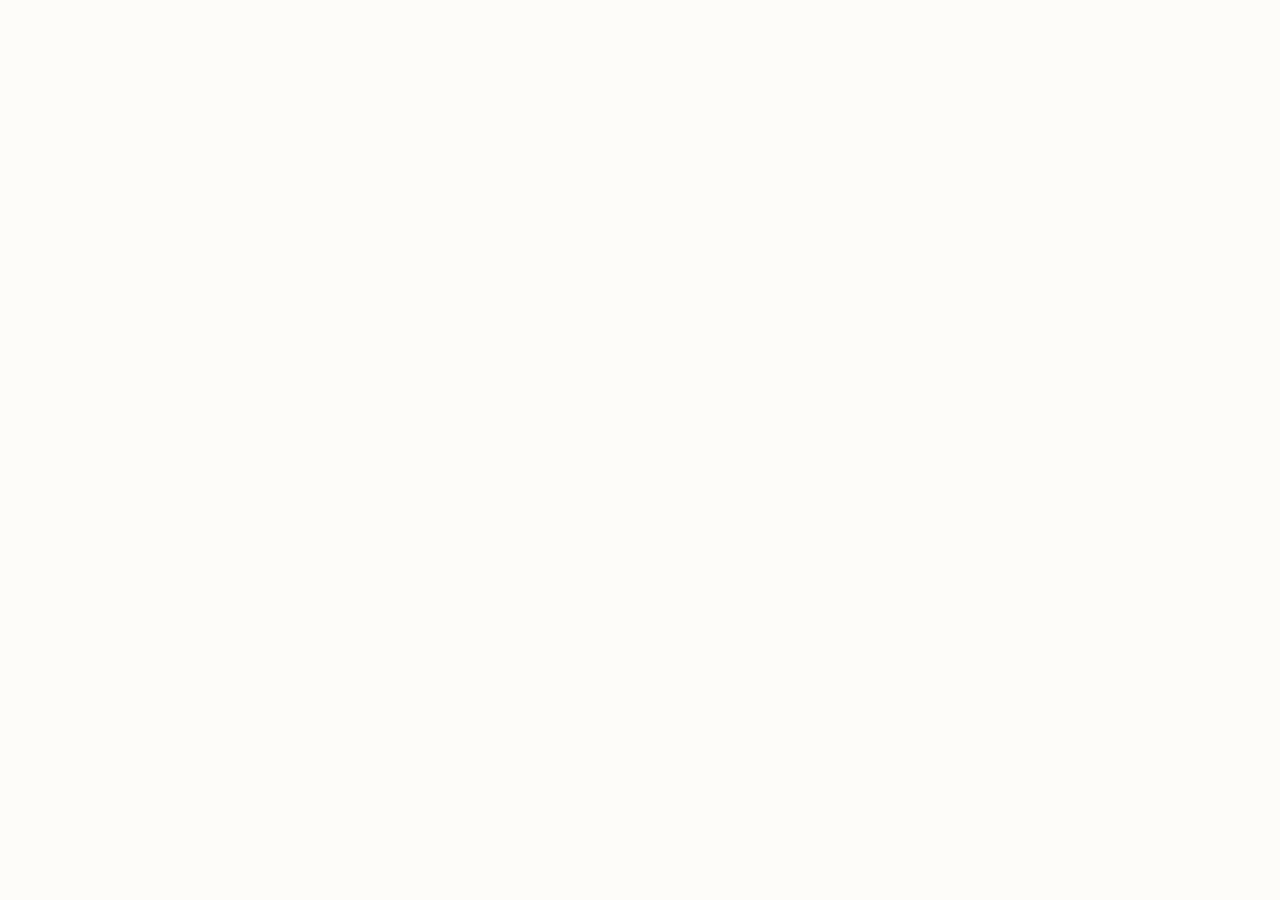
==== index.html @ b015ade7 "Add files via upload" ====
<!DOCTYPE html><html lang="en"><head><meta charset="utf-8"><meta name="viewport" content="width=device-width, initial-scale=1"><link rel="preload" as="image" href="images/fabiola.png"><link rel="stylesheet" href="https://fonts.googleapis.com/css2?family=Cormorant+Garamond:ital,wght@0,300;0,400;0,500;1,300;1,400&family=Karla:wght@300;400;500;600&display=swap" data-precedence="default"><link rel="stylesheet" href="css/styles-w4XPsQAk.css" data-precedence="default"><title>Fabíola Slaviero Tiecher | Psicóloga Clínica em Sorriso MT</title><meta name="description" content="Psicoterapia com acolhimento e 20 anos de experiência em Sorriso - MT. Nota 5,0 no Google. Agende sua sessão pelo WhatsApp."><meta property="og:title" content="Fabíola Slaviero Tiecher | Psicóloga Clínica em Sorriso MT"><meta property="og:description" content="Psicoterapia com acolhimento e 20 anos de experiência em Sorriso - MT. Nota 5,0 no Google. Agende sua sessão pelo WhatsApp."><meta property="og:type" content="website"><meta name="twitter:card" content="summary_large_image"><link rel="modulepreload" href="/assets/index-CpOsCqOu.js"><link rel="modulepreload" href="/assets/routes-DFOC4D6C.js"><link rel="preconnect" href="https://fonts.googleapis.com"><link rel="preconnect" href="https://fonts.gstatic.com" crossorigin="anonymous"><link rel="icon" href="images/favicon.ico" type="image/x-icon"><link rel="canonical" href="https://psicologiafabiolaslaviero.com.br/">
<style>
	@font-face {
		font-family: 'CameraPlainVariable';
		src: url('fonts/CameraPlainVariable.woff2') format('woff2');
		font-weight: 100 900;
		font-style: normal;
		font-display: swap;
	}

</style>
<meta name="twitter:title" content="Fabíola Slaviero Tiecher | Psicóloga Clínica em Sorriso MT"><meta name="twitter:description" content="Psicoterapia com acolhimento e 20 anos de experiência em Sorriso - MT. Nota 5,0 no Google. Agende sua sessão pelo WhatsApp."><meta property="og:image" content="images/fabiola.png"><meta name="twitter:image" content="images/fabiola.png"></head><body><!--$--><header class="fixed inset-x-0 top-0 z-50 transition-all duration-500 border-b border-transparent"><nav aria-label="Navegação principal" class="mx-auto grid max-w-6xl grid-cols-[minmax(0,1fr)_auto] items-center gap-4 px-5 py-4 md:px-8"><a href="#inicio" class="min-w-0 leading-tight"><span class="block truncate font-display text-lg text-navy md:text-xl">Fabíola Slaviero Tiecher</span><span class="block text-[0.65rem] uppercase tracking-[0.24em] text-muted-foreground">Psicóloga Clínica</span></a><div class="flex shrink-0 items-center gap-6"><ul class="hidden items-center gap-7 lg:flex"><li><a href="#sobre" class="relative text-sm text-navy-soft transition-colors after:absolute after:-bottom-1 after:left-0 after:h-px after:w-full after:origin-bottom-right after:scale-x-0 after:bg-lilac after:transition-transform after:duration-300 hover:text-navy hover:after:origin-bottom-left hover:after:scale-x-100">Sobre</a></li><li><a href="#beneficios" class="relative text-sm text-navy-soft transition-colors after:absolute after:-bottom-1 after:left-0 after:h-px after:w-full after:origin-bottom-right after:scale-x-0 after:bg-lilac after:transition-transform after:duration-300 hover:text-navy hover:after:origin-bottom-left hover:after:scale-x-100">Benefícios</a></li><li><a href="#como-funciona" class="relative text-sm text-navy-soft transition-colors after:absolute after:-bottom-1 after:left-0 after:h-px after:w-full after:origin-bottom-right after:scale-x-0 after:bg-lilac after:transition-transform after:duration-300 hover:text-navy hover:after:origin-bottom-left hover:after:scale-x-100">Como funciona</a></li><li><a href="#duvidas" class="relative text-sm text-navy-soft transition-colors after:absolute after:-bottom-1 after:left-0 after:h-px after:w-full after:origin-bottom-right after:scale-x-0 after:bg-lilac after:transition-transform after:duration-300 hover:text-navy hover:after:origin-bottom-left hover:after:scale-x-100">Dúvidas</a></li><li><a href="#localizacao" class="relative text-sm text-navy-soft transition-colors after:absolute after:-bottom-1 after:left-0 after:h-px after:w-full after:origin-bottom-right after:scale-x-0 after:bg-lilac after:transition-transform after:duration-300 hover:text-navy hover:after:origin-bottom-left hover:after:scale-x-100">Localização</a></li></ul><a href="https://wa.me/5566992553160?text=Ol%C3%A1%2C%20Fab%C3%ADola!%20Vim%20pelo%20site%20e%20gostaria%20de%20agendar%20uma%20sess%C3%A3o." target="_blank" rel="noopener noreferrer" class="items-center justify-center gap-2 whitespace-nowrap font-medium cursor-pointer focus-visible:outline-none focus-visible:ring-1 focus-visible:ring-ring disabled:pointer-events-none disabled:opacity-50 disabled:cursor-not-allowed [&_svg]:pointer-events-none [&_svg]:size-4 [&_svg]:shrink-0 bg-navy text-cream shadow-[0_14px_34px_-18px_oklch(0.28_0.075_265/55%)] hover:shadow-[0_20px_44px_-18px_oklch(0.28_0.075_265/65%)] hover:-translate-y-0.5 active:translate-y-0 transition-all duration-300 rounded-full text-[0.95rem] tracking-wide hidden h-11 px-6 sm:inline-flex">Agendar uma sessão</a><button type="button" aria-label="Abrir menu" aria-expanded="false" class="grid h-10 w-10 shrink-0 place-items-center rounded-full border border-border text-navy transition-colors hover:bg-accent lg:hidden"><svg xmlns="http://www.w3.org/2000/svg" width="24" height="24" viewBox="0 0 24 24" fill="none" stroke="currentColor" stroke-width="2" stroke-linecap="round" stroke-linejoin="round" class="lucide lucide-menu size-5" aria-hidden="true"><path d="M4 5h16"></path><path d="M4 12h16"></path><path d="M4 19h16"></path></svg></button></div></nav></header><main><section id="inicio" class="relative overflow-hidden pt-32 pb-16 md:pt-40 md:pb-24"><div aria-hidden="true" class="pointer-events-none absolute -top-32 -right-24 h-96 w-96 rounded-full bg-lilac-soft/70 blur-3xl"></div><div aria-hidden="true" class="pointer-events-none absolute top-1/3 -left-32 h-80 w-80 rounded-full bg-skyblue/40 blur-3xl"></div><div class="relative mx-auto grid max-w-6xl items-center gap-14 px-5 md:px-8 lg:grid-cols-[1.05fr_0.95fr] lg:gap-20"><div><div class="reveal" data-visible="false" style="transition-delay:0ms"><p class="mb-6 inline-flex items-center gap-2 rounded-full border border-lilac/40 bg-card/70 px-4 py-1.5 text-[0.7rem] uppercase tracking-[0.22em] text-navy-soft"><span class="h-1.5 w-1.5 rounded-full bg-rose"></span>20 anos<!-- --> de clínica</p></div><div class="reveal" data-visible="false" style="transition-delay:80ms"><h1 class="font-display text-[2.6rem] leading-[1.06] text-navy sm:text-5xl md:text-[4rem]">Um espaço seguro para<span class="block italic text-navy-soft">você voltar a se ouvir.</span></h1></div><div class="reveal" data-visible="false" style="transition-delay:160ms"><p class="mt-7 max-w-lg text-[1.05rem] leading-relaxed text-muted-foreground">Psicoterapia com acolhimento e escuta cuidadosa. Sou<!-- --> <strong class="font-medium text-navy">Fabíola Slaviero Tiecher</strong>, <!-- -->Psicóloga Clínica<!-- --> em Sorriso — MT, com <!-- -->20 anos<!-- --> de experiência acompanhando pessoas em seus processos de cuidado emocional.</p></div><div class="reveal" data-visible="false" style="transition-delay:240ms"><div class="mt-10 flex flex-col gap-3 sm:flex-row sm:items-center"><a href="https://wa.me/5566992553160?text=Ol%C3%A1%2C%20Fab%C3%ADola!%20Vim%20pelo%20site%20e%20gostaria%20de%20agendar%20uma%20sess%C3%A3o." target="_blank" rel="noopener noreferrer" class="inline-flex items-center justify-center gap-2 whitespace-nowrap font-medium cursor-pointer focus-visible:outline-none focus-visible:ring-1 focus-visible:ring-ring disabled:pointer-events-none disabled:opacity-50 disabled:cursor-not-allowed [&_svg]:pointer-events-none [&_svg]:size-4 [&_svg]:shrink-0 bg-navy text-cream shadow-[0_14px_34px_-18px_oklch(0.28_0.075_265/55%)] hover:shadow-[0_20px_44px_-18px_oklch(0.28_0.075_265/65%)] hover:-translate-y-0.5 active:translate-y-0 transition-all duration-300 h-13 rounded-full px-8 text-[0.95rem] tracking-wide w-full sm:w-auto">Agendar uma sessão</a><a href="#sobre" class="inline-flex items-center justify-center gap-2 whitespace-nowrap font-medium cursor-pointer focus-visible:outline-none focus-visible:ring-1 focus-visible:ring-ring disabled:pointer-events-none disabled:opacity-50 disabled:cursor-not-allowed [&_svg]:pointer-events-none [&_svg]:size-4 [&_svg]:shrink-0 border border-lilac/50 bg-lilac-soft/50 text-navy hover:bg-lilac-soft hover:-translate-y-0.5 transition-all duration-300 h-13 rounded-full px-8 text-[0.95rem] tracking-wide w-full sm:w-auto">Conhecer meu trabalho <svg xmlns="http://www.w3.org/2000/svg" width="24" height="24" viewBox="0 0 24 24" fill="none" stroke="currentColor" stroke-width="2" stroke-linecap="round" stroke-linejoin="round" class="lucide lucide-arrow-down size-4" aria-hidden="true"><path d="M12 5v14"></path><path d="m19 12-7 7-7-7"></path></svg></a></div></div><div class="reveal" data-visible="false" style="transition-delay:320ms"><dl class="mt-12 flex flex-wrap items-center gap-x-10 gap-y-5 border-t border-border/70 pt-8"><div class="min-w-0"><dt class="flex items-center gap-1.5 text-[0.7rem] uppercase tracking-[0.18em] text-muted-foreground"><svg xmlns="http://www.w3.org/2000/svg" width="24" height="24" viewBox="0 0 24 24" fill="none" stroke="currentColor" stroke-width="2" stroke-linecap="round" stroke-linejoin="round" class="lucide lucide-star size-3.5 fill-rose text-rose" aria-hidden="true"><path d="M11.525 2.295a.53.53 0 0 1 .95 0l2.31 4.679a2.123 2.123 0 0 0 1.595 1.16l5.166.756a.53.53 0 0 1 .294.904l-3.736 3.638a2.123 2.123 0 0 0-.611 1.878l.882 5.14a.53.53 0 0 1-.771.56l-4.618-2.428a2.122 2.122 0 0 0-1.973 0L6.396 21.01a.53.53 0 0 1-.77-.56l.881-5.139a2.122 2.122 0 0 0-.611-1.879L2.16 9.795a.53.53 0 0 1 .294-.906l5.165-.755a2.122 2.122 0 0 0 1.597-1.16z"></path></svg> Google</dt><dd class="mt-1 font-display text-2xl text-navy">5,0<span class="ml-2 font-sans text-xs tracking-wide text-muted-foreground">24<!-- --> avaliações</span></dd></div><div class="min-w-0"><dt class="flex items-center gap-1.5 text-[0.7rem] uppercase tracking-[0.18em] text-muted-foreground"><svg xmlns="http://www.w3.org/2000/svg" width="24" height="24" viewBox="0 0 24 24" fill="none" stroke="currentColor" stroke-width="2" stroke-linecap="round" stroke-linejoin="round" class="lucide lucide-map-pin size-3.5 text-lilac" aria-hidden="true"><path d="M20 10c0 4.993-5.539 10.193-7.399 11.799a1 1 0 0 1-1.202 0C9.539 20.193 4 14.993 4 10a8 8 0 0 1 16 0"></path><circle cx="12" cy="10" r="3"></circle></svg> Atendimento</dt><dd class="mt-1 font-display text-2xl text-navy">Sorriso — MT</dd></div></dl></div></div><div class="reveal relative" data-visible="false" style="transition-delay:140ms"><div aria-hidden="true" class="absolute -top-5 -left-5 h-40 w-40 rounded-tl-[2rem] border-t border-l border-lilac/50"></div><img src="images/fabiola.png" width="1004" height="1596" alt="Fabíola Slaviero Tiecher, Psicóloga Clínica, em seu consultório" class="relative aspect-4/5 w-full rounded-[2rem] bg-cream object-cover object-[68%_top] shadow-[0_40px_80px_-48px_oklch(0.28_0.075_265/45%)]"><div class="absolute -bottom-6 left-4 rounded-2xl border border-lilac/30 bg-card/95 px-6 py-4 shadow-[0_24px_50px_-30px_oklch(0.28_0.075_265/40%)] backdrop-blur-sm sm:left-8"><p class="font-display text-xl text-navy">Fabíola Slaviero Tiecher</p><p class="text-[0.7rem] uppercase tracking-[0.2em] text-muted-foreground">Psicóloga Clínica</p></div></div></div></section><section id="sobre" class="section-pad bg-cream/60"><div class="mx-auto grid max-w-6xl items-center gap-14 px-5 md:px-8 lg:grid-cols-2 lg:gap-20"><div class="reveal order-2 lg:order-1" data-visible="false" style="transition-delay:0ms"><img src="images/consultorio-fW-PYNXP.jpg" width="1200" height="900" loading="lazy" alt="Ambiente tranquilo e acolhedor do consultório" class="aspect-4/3 w-full rounded-[2rem] object-cover shadow-[0_36px_70px_-46px_oklch(0.28_0.075_265/40%)]"></div><div class="order-1 lg:order-2"><div class="reveal" data-visible="false" style="transition-delay:0ms"><p class="text-[0.7rem] uppercase tracking-[0.24em] text-lilac">Apresentação</p><h2 class="mt-4 font-display text-3xl leading-tight text-navy sm:text-4xl md:text-[2.75rem]">Escuta atenta, sem julgamentos e no seu tempo.</h2></div><div class="reveal" data-visible="false" style="transition-delay:100ms"><div class="mt-7 space-y-5 text-[1.02rem] leading-relaxed text-muted-foreground"><p>Sou <!-- -->Fabíola Slaviero Tiecher<!-- -->, <!-- -->Psicóloga Clínica<!-- --> com <!-- -->20 anos<!-- --> de atuação. Ao longo desse caminho, acompanhei pessoas de diferentes histórias em processos de autoconhecimento e cuidado com a saúde emocional.</p><p>Minha abordagem é construída no vínculo: um espaço confidencial em que você pode falar do que sente sem pressa e sem receio de julgamento. A cada encontro, caminhamos juntas e juntos na compreensão do que te move e do que te pesa.</p><p>O atendimento acontece de forma presencial, em consultório em Sorriso — MT, em um ambiente pensado para trazer tranquilidade e privacidade.</p></div></div><div class="reveal" data-visible="false" style="transition-delay:180ms"><p class="mt-9 border-l-2 border-lilac pl-5 font-display text-xl italic text-navy">“Cuidar da mente é um gesto de respeito consigo mesmo.”</p></div></div></div></section><section id="beneficios" class="section-pad"><div class="mx-auto max-w-6xl px-5 md:px-8"><div class="reveal max-w-2xl" data-visible="false" style="transition-delay:0ms"><p class="text-[0.7rem] uppercase tracking-[0.24em] text-lilac">Benefícios da psicoterapia</p><h2 class="mt-4 font-display text-3xl leading-tight text-navy sm:text-4xl md:text-[2.75rem]">O que se transforma quando você se dá esse cuidado.</h2></div><ul class="mt-14 grid gap-5 sm:grid-cols-2 lg:grid-cols-3"><li class="reveal" data-visible="false" style="transition-delay:0ms"><div class="card-elegant h-full p-7"><span class="grid h-11 w-11 place-items-center rounded-xl bg-navy/5 text-navy"><svg xmlns="http://www.w3.org/2000/svg" width="24" height="24" viewBox="0 0 24 24" fill="none" stroke="currentColor" stroke-width="1.6" stroke-linecap="round" stroke-linejoin="round" class="lucide lucide-compass size-5" aria-hidden="true"><circle cx="12" cy="12" r="10"></circle><path d="m16.24 7.76-1.804 5.411a2 2 0 0 1-1.265 1.265L7.76 16.24l1.804-5.411a2 2 0 0 1 1.265-1.265z"></path></svg></span><h3 class="mt-5 font-display text-xl text-navy">Autoconhecimento</h3><p class="mt-2 text-sm leading-relaxed text-muted-foreground">Compreender seus padrões, escolhas e sentimentos com mais clareza.</p></div></li><li class="reveal" data-visible="false" style="transition-delay:70ms"><div class="card-elegant h-full p-7"><span class="grid h-11 w-11 place-items-center rounded-xl bg-navy/5 text-navy"><svg xmlns="http://www.w3.org/2000/svg" width="24" height="24" viewBox="0 0 24 24" fill="none" stroke="currentColor" stroke-width="1.6" stroke-linecap="round" stroke-linejoin="round" class="lucide lucide-waves size-5" aria-hidden="true"><path d="M2 6c.6.5 1.2 1 2.5 1C7 7 7 5 9.5 5c2.6 0 2.4 2 5 2 2.5 0 2.5-2 5-2 1.3 0 1.9.5 2.5 1"></path><path d="M2 12c.6.5 1.2 1 2.5 1 2.5 0 2.5-2 5-2 2.6 0 2.4 2 5 2 2.5 0 2.5-2 5-2 1.3 0 1.9.5 2.5 1"></path><path d="M2 18c.6.5 1.2 1 2.5 1 2.5 0 2.5-2 5-2 2.6 0 2.4 2 5 2 2.5 0 2.5-2 5-2 1.3 0 1.9.5 2.5 1"></path></svg></span><h3 class="mt-5 font-display text-xl text-navy">Manejo da ansiedade</h3><p class="mt-2 text-sm leading-relaxed text-muted-foreground">Aprender a reconhecer e lidar com o que desorganiza o seu dia.</p></div></li><li class="reveal" data-visible="false" style="transition-delay:140ms"><div class="card-elegant h-full p-7"><span class="grid h-11 w-11 place-items-center rounded-xl bg-navy/5 text-navy"><svg xmlns="http://www.w3.org/2000/svg" width="24" height="24" viewBox="0 0 24 24" fill="none" stroke="currentColor" stroke-width="1.6" stroke-linecap="round" stroke-linejoin="round" class="lucide lucide-heart-handshake size-5" aria-hidden="true"><path d="M19.414 14.414C21 12.828 22 11.5 22 9.5a5.5 5.5 0 0 0-9.591-3.676.6.6 0 0 1-.818.001A5.5 5.5 0 0 0 2 9.5c0 2.3 1.5 4 3 5.5l5.535 5.362a2 2 0 0 0 2.879.052 2.12 2.12 0 0 0-.004-3 2.124 2.124 0 1 0 3-3 2.124 2.124 0 0 0 3.004 0 2 2 0 0 0 0-2.828l-1.881-1.882a2.41 2.41 0 0 0-3.409 0l-1.71 1.71a2 2 0 0 1-2.828 0 2 2 0 0 1 0-2.828l2.823-2.762"></path></svg></span><h3 class="mt-5 font-display text-xl text-navy">Acolhimento real</h3><p class="mt-2 text-sm leading-relaxed text-muted-foreground">Um espaço confidencial para falar do que você não diz em outros lugares.</p></div></li><li class="reveal" data-visible="false" style="transition-delay:210ms"><div class="card-elegant h-full p-7"><span class="grid h-11 w-11 place-items-center rounded-xl bg-navy/5 text-navy"><svg xmlns="http://www.w3.org/2000/svg" width="24" height="24" viewBox="0 0 24 24" fill="none" stroke="currentColor" stroke-width="1.6" stroke-linecap="round" stroke-linejoin="round" class="lucide lucide-users size-5" aria-hidden="true"><path d="M16 21v-2a4 4 0 0 0-4-4H6a4 4 0 0 0-4 4v2"></path><path d="M16 3.128a4 4 0 0 1 0 7.744"></path><path d="M22 21v-2a4 4 0 0 0-3-3.87"></path><circle cx="9" cy="7" r="4"></circle></svg></span><h3 class="mt-5 font-display text-xl text-navy">Relações mais saudáveis</h3><p class="mt-2 text-sm leading-relaxed text-muted-foreground">Melhor comunicação, limites mais claros e vínculos mais leves.</p></div></li><li class="reveal" data-visible="false" style="transition-delay:280ms"><div class="card-elegant h-full p-7"><span class="grid h-11 w-11 place-items-center rounded-xl bg-navy/5 text-navy"><svg xmlns="http://www.w3.org/2000/svg" width="24" height="24" viewBox="0 0 24 24" fill="none" stroke="currentColor" stroke-width="1.6" stroke-linecap="round" stroke-linejoin="round" class="lucide lucide-sparkles size-5" aria-hidden="true"><path d="M11.017 2.814a1 1 0 0 1 1.966 0l1.051 5.558a2 2 0 0 0 1.594 1.594l5.558 1.051a1 1 0 0 1 0 1.966l-5.558 1.051a2 2 0 0 0-1.594 1.594l-1.051 5.558a1 1 0 0 1-1.966 0l-1.051-5.558a2 2 0 0 0-1.594-1.594l-5.558-1.051a1 1 0 0 1 0-1.966l5.558-1.051a2 2 0 0 0 1.594-1.594z"></path><path d="M20 2v4"></path><path d="M22 4h-4"></path><circle cx="4" cy="20" r="2"></circle></svg></span><h3 class="mt-5 font-display text-xl text-navy">Bem-estar cotidiano</h3><p class="mt-2 text-sm leading-relaxed text-muted-foreground">Mais equilíbrio entre trabalho, descanso e vida pessoal.</p></div></li><li class="reveal" data-visible="false" style="transition-delay:350ms"><div class="card-elegant h-full p-7"><span class="grid h-11 w-11 place-items-center rounded-xl bg-navy/5 text-navy"><svg xmlns="http://www.w3.org/2000/svg" width="24" height="24" viewBox="0 0 24 24" fill="none" stroke="currentColor" stroke-width="1.6" stroke-linecap="round" stroke-linejoin="round" class="lucide lucide-shield-check size-5" aria-hidden="true"><path d="M20 13c0 5-3.5 7.5-7.66 8.95a1 1 0 0 1-.67-.01C7.5 20.5 4 18 4 13V6a1 1 0 0 1 1-1c2 0 4.5-1.2 6.24-2.72a1.17 1.17 0 0 1 1.52 0C14.51 3.81 17 5 19 5a1 1 0 0 1 1 1z"></path><path d="m9 12 2 2 4-4"></path></svg></span><h3 class="mt-5 font-display text-xl text-navy">Sigilo garantido</h3><p class="mt-2 text-sm leading-relaxed text-muted-foreground">Tudo o que é compartilhado permanece protegido pelo sigilo profissional.</p></div></li></ul></div></section><section id="como-funciona" class="section-pad bg-navy text-cream"><div class="mx-auto max-w-6xl px-5 md:px-8"><div class="reveal max-w-2xl" data-visible="false" style="transition-delay:0ms"><p class="text-[0.7rem] uppercase tracking-[0.24em] text-lilac">Como funciona</p><h2 class="mt-4 font-display text-3xl leading-tight sm:text-4xl md:text-[2.75rem]">Três passos simples até a sua primeira sessão.</h2></div><ol class="mt-14 grid gap-px overflow-hidden rounded-[1.75rem] border border-cream/15 bg-cream/15 md:grid-cols-3"><li class="reveal bg-navy p-8 md:p-10" data-visible="false" style="transition-delay:0ms"><span class="font-display text-4xl text-lilac">01</span><h3 class="mt-5 font-display text-2xl">Você entra em contato</h3><p class="mt-3 text-sm leading-relaxed text-cream/70">Envie uma mensagem pelo WhatsApp. Combinamos juntos o melhor dia e horário para o seu primeiro encontro.</p></li><li class="reveal bg-navy p-8 md:p-10" data-visible="false" style="transition-delay:110ms"><span class="font-display text-4xl text-lilac">02</span><h3 class="mt-5 font-display text-2xl">Primeira sessão</h3><p class="mt-3 text-sm leading-relaxed text-cream/70">Um encontro de escuta: você conta o que te trouxe até aqui, no seu ritmo, e eu explico como conduzo o processo.</p></li><li class="reveal bg-navy p-8 md:p-10" data-visible="false" style="transition-delay:220ms"><span class="font-display text-4xl text-lilac">03</span><h3 class="mt-5 font-display text-2xl">Continuidade do cuidado</h3><p class="mt-3 text-sm leading-relaxed text-cream/70">As sessões seguem com uma frequência combinada entre nós, sempre respeitando o seu momento.</p></li></ol><div class="reveal mt-12 flex justify-center" data-visible="false" style="transition-delay:120ms"><a href="https://wa.me/5566992553160?text=Ol%C3%A1%2C%20Fab%C3%ADola!%20Vim%20pelo%20site%20e%20gostaria%20de%20agendar%20uma%20sess%C3%A3o." target="_blank" rel="noopener noreferrer" class="inline-flex items-center justify-center gap-2 whitespace-nowrap font-medium cursor-pointer focus-visible:outline-none focus-visible:ring-1 focus-visible:ring-ring disabled:pointer-events-none disabled:opacity-50 disabled:cursor-not-allowed [&_svg]:pointer-events-none [&_svg]:size-4 [&_svg]:shrink-0 border border-cream/40 text-cream hover:bg-cream/10 hover:-translate-y-0.5 transition-all duration-300 h-13 rounded-full px-8 text-[0.95rem] tracking-wide">Quero dar o primeiro passo</a></div></div></section><section class="section-pad"><div class="mx-auto max-w-4xl px-5 text-center md:px-8"><div class="reveal" data-visible="false" style="transition-delay:0ms"><p class="text-[0.7rem] uppercase tracking-[0.24em] text-lilac">Reputação</p><div class="mt-6 flex justify-center gap-1.5" aria-label="Nota 5,0 de 5 no Google"><svg xmlns="http://www.w3.org/2000/svg" width="24" height="24" viewBox="0 0 24 24" fill="none" stroke="currentColor" stroke-width="2" stroke-linecap="round" stroke-linejoin="round" class="lucide lucide-star size-6 fill-rose text-rose" aria-hidden="true"><path d="M11.525 2.295a.53.53 0 0 1 .95 0l2.31 4.679a2.123 2.123 0 0 0 1.595 1.16l5.166.756a.53.53 0 0 1 .294.904l-3.736 3.638a2.123 2.123 0 0 0-.611 1.878l.882 5.14a.53.53 0 0 1-.771.56l-4.618-2.428a2.122 2.122 0 0 0-1.973 0L6.396 21.01a.53.53 0 0 1-.77-.56l.881-5.139a2.122 2.122 0 0 0-.611-1.879L2.16 9.795a.53.53 0 0 1 .294-.906l5.165-.755a2.122 2.122 0 0 0 1.597-1.16z"></path></svg><svg xmlns="http://www.w3.org/2000/svg" width="24" height="24" viewBox="0 0 24 24" fill="none" stroke="currentColor" stroke-width="2" stroke-linecap="round" stroke-linejoin="round" class="lucide lucide-star size-6 fill-rose text-rose" aria-hidden="true"><path d="M11.525 2.295a.53.53 0 0 1 .95 0l2.31 4.679a2.123 2.123 0 0 0 1.595 1.16l5.166.756a.53.53 0 0 1 .294.904l-3.736 3.638a2.123 2.123 0 0 0-.611 1.878l.882 5.14a.53.53 0 0 1-.771.56l-4.618-2.428a2.122 2.122 0 0 0-1.973 0L6.396 21.01a.53.53 0 0 1-.77-.56l.881-5.139a2.122 2.122 0 0 0-.611-1.879L2.16 9.795a.53.53 0 0 1 .294-.906l5.165-.755a2.122 2.122 0 0 0 1.597-1.16z"></path></svg><svg xmlns="http://www.w3.org/2000/svg" width="24" height="24" viewBox="0 0 24 24" fill="none" stroke="currentColor" stroke-width="2" stroke-linecap="round" stroke-linejoin="round" class="lucide lucide-star size-6 fill-rose text-rose" aria-hidden="true"><path d="M11.525 2.295a.53.53 0 0 1 .95 0l2.31 4.679a2.123 2.123 0 0 0 1.595 1.16l5.166.756a.53.53 0 0 1 .294.904l-3.736 3.638a2.123 2.123 0 0 0-.611 1.878l.882 5.14a.53.53 0 0 1-.771.56l-4.618-2.428a2.122 2.122 0 0 0-1.973 0L6.396 21.01a.53.53 0 0 1-.77-.56l.881-5.139a2.122 2.122 0 0 0-.611-1.879L2.16 9.795a.53.53 0 0 1 .294-.906l5.165-.755a2.122 2.122 0 0 0 1.597-1.16z"></path></svg><svg xmlns="http://www.w3.org/2000/svg" width="24" height="24" viewBox="0 0 24 24" fill="none" stroke="currentColor" stroke-width="2" stroke-linecap="round" stroke-linejoin="round" class="lucide lucide-star size-6 fill-rose text-rose" aria-hidden="true"><path d="M11.525 2.295a.53.53 0 0 1 .95 0l2.31 4.679a2.123 2.123 0 0 0 1.595 1.16l5.166.756a.53.53 0 0 1 .294.904l-3.736 3.638a2.123 2.123 0 0 0-.611 1.878l.882 5.14a.53.53 0 0 1-.771.56l-4.618-2.428a2.122 2.122 0 0 0-1.973 0L6.396 21.01a.53.53 0 0 1-.77-.56l.881-5.139a2.122 2.122 0 0 0-.611-1.879L2.16 9.795a.53.53 0 0 1 .294-.906l5.165-.755a2.122 2.122 0 0 0 1.597-1.16z"></path></svg><svg xmlns="http://www.w3.org/2000/svg" width="24" height="24" viewBox="0 0 24 24" fill="none" stroke="currentColor" stroke-width="2" stroke-linecap="round" stroke-linejoin="round" class="lucide lucide-star size-6 fill-rose text-rose" aria-hidden="true"><path d="M11.525 2.295a.53.53 0 0 1 .95 0l2.31 4.679a2.123 2.123 0 0 0 1.595 1.16l5.166.756a.53.53 0 0 1 .294.904l-3.736 3.638a2.123 2.123 0 0 0-.611 1.878l.882 5.14a.53.53 0 0 1-.771.56l-4.618-2.428a2.122 2.122 0 0 0-1.973 0L6.396 21.01a.53.53 0 0 1-.77-.56l.881-5.139a2.122 2.122 0 0 0-.611-1.879L2.16 9.795a.53.53 0 0 1 .294-.906l5.165-.755a2.122 2.122 0 0 0 1.597-1.16z"></path></svg></div><p class="mt-8 font-display text-5xl text-navy md:text-6xl">5,0</p><p class="mt-4 text-base text-muted-foreground">Nota máxima no Google, com<!-- --> <strong class="font-medium text-navy">24<!-- --> avaliações</strong> <!-- -->de pessoas atendidas.</p><p class="mx-auto mt-8 max-w-xl font-display text-2xl leading-snug text-navy-soft italic md:text-3xl">20 anos<!-- --> de prática clínica e a confiança de quem já passou por esse consultório.</p></div></div></section><section id="duvidas" class="section-pad bg-cream/60"><div class="mx-auto grid max-w-6xl gap-12 px-5 md:px-8 lg:grid-cols-[0.85fr_1.15fr] lg:gap-20"><div class="reveal" data-visible="false" style="transition-delay:0ms"><p class="text-[0.7rem] uppercase tracking-[0.24em] text-lilac">Dúvidas frequentes</p><h2 class="mt-4 font-display text-3xl leading-tight text-navy sm:text-4xl md:text-[2.75rem]">Perguntas que costumam vir antes do primeiro contato.</h2><p class="mt-5 text-sm leading-relaxed text-muted-foreground">Se a sua dúvida não estiver aqui, me escreva no WhatsApp — respondo com atenção.</p></div><div class="reveal" data-visible="false" style="transition-delay:100ms"><div class="w-full" data-orientation="vertical"><div data-state="closed" data-orientation="vertical" class="border-b border-border/70"><h3 data-orientation="vertical" data-state="closed" class="flex"><button type="button" aria-expanded="false" data-state="closed" data-orientation="vertical" id="radix-_R_piaq_" class="flex flex-1 items-center justify-between font-medium cursor-pointer transition-all [&[data-state=open]>svg]:rotate-180 py-5 text-left font-display text-lg text-navy hover:no-underline" data-radix-collection-item="">Como faço para agendar uma sessão?<svg xmlns="http://www.w3.org/2000/svg" width="24" height="24" viewBox="0 0 24 24" fill="none" stroke="currentColor" stroke-width="2" stroke-linecap="round" stroke-linejoin="round" class="lucide lucide-chevron-down h-4 w-4 shrink-0 text-muted-foreground transition-transform duration-200" aria-hidden="true"><path d="m6 9 6 6 6-6"></path></svg></button></h3><div data-state="closed" id="radix-_R_4piaq_" hidden="" role="region" aria-labelledby="radix-_R_piaq_" data-orientation="vertical" class="overflow-hidden text-sm data-[state=closed]:animate-accordion-up data-[state=open]:animate-accordion-down" style="--radix-accordion-content-height:var(--radix-collapsible-content-height);--radix-accordion-content-width:var(--radix-collapsible-content-width)"></div></div><div data-state="closed" data-orientation="vertical" class="border-b border-border/70"><h3 data-orientation="vertical" data-state="closed" class="flex"><button type="button" aria-expanded="false" data-state="closed" data-orientation="vertical" id="radix-_R_19iaq_" class="flex flex-1 items-center justify-between font-medium cursor-pointer transition-all [&[data-state=open]>svg]:rotate-180 py-5 text-left font-display text-lg text-navy hover:no-underline" data-radix-collection-item="">Onde acontecem os atendimentos?<svg xmlns="http://www.w3.org/2000/svg" width="24" height="24" viewBox="0 0 24 24" fill="none" stroke="currentColor" stroke-width="2" stroke-linecap="round" stroke-linejoin="round" class="lucide lucide-chevron-down h-4 w-4 shrink-0 text-muted-foreground transition-transform duration-200" aria-hidden="true"><path d="m6 9 6 6 6-6"></path></svg></button></h3><div data-state="closed" id="radix-_R_59iaq_" hidden="" role="region" aria-labelledby="radix-_R_19iaq_" data-orientation="vertical" class="overflow-hidden text-sm data-[state=closed]:animate-accordion-up data-[state=open]:animate-accordion-down" style="--radix-accordion-content-height:var(--radix-collapsible-content-height);--radix-accordion-content-width:var(--radix-collapsible-content-width)"></div></div><div data-state="closed" data-orientation="vertical" class="border-b border-border/70"><h3 data-orientation="vertical" data-state="closed" class="flex"><button type="button" aria-expanded="false" data-state="closed" data-orientation="vertical" id="radix-_R_1piaq_" class="flex flex-1 items-center justify-between font-medium cursor-pointer transition-all [&[data-state=open]>svg]:rotate-180 py-5 text-left font-display text-lg text-navy hover:no-underline" data-radix-collection-item="">O que é dito nas sessões fica em sigilo?<svg xmlns="http://www.w3.org/2000/svg" width="24" height="24" viewBox="0 0 24 24" fill="none" stroke="currentColor" stroke-width="2" stroke-linecap="round" stroke-linejoin="round" class="lucide lucide-chevron-down h-4 w-4 shrink-0 text-muted-foreground transition-transform duration-200" aria-hidden="true"><path d="m6 9 6 6 6-6"></path></svg></button></h3><div data-state="closed" id="radix-_R_5piaq_" hidden="" role="region" aria-labelledby="radix-_R_1piaq_" data-orientation="vertical" class="overflow-hidden text-sm data-[state=closed]:animate-accordion-up data-[state=open]:animate-accordion-down" style="--radix-accordion-content-height:var(--radix-collapsible-content-height);--radix-accordion-content-width:var(--radix-collapsible-content-width)"></div></div><div data-state="closed" data-orientation="vertical" class="border-b border-border/70"><h3 data-orientation="vertical" data-state="closed" class="flex"><button type="button" aria-expanded="false" data-state="closed" data-orientation="vertical" id="radix-_R_29iaq_" class="flex flex-1 items-center justify-between font-medium cursor-pointer transition-all [&[data-state=open]>svg]:rotate-180 py-5 text-left font-display text-lg text-navy hover:no-underline" data-radix-collection-item="">Nunca fiz terapia. Como é a primeira sessão?<svg xmlns="http://www.w3.org/2000/svg" width="24" height="24" viewBox="0 0 24 24" fill="none" stroke="currentColor" stroke-width="2" stroke-linecap="round" stroke-linejoin="round" class="lucide lucide-chevron-down h-4 w-4 shrink-0 text-muted-foreground transition-transform duration-200" aria-hidden="true"><path d="m6 9 6 6 6-6"></path></svg></button></h3><div data-state="closed" id="radix-_R_69iaq_" hidden="" role="region" aria-labelledby="radix-_R_29iaq_" data-orientation="vertical" class="overflow-hidden text-sm data-[state=closed]:animate-accordion-up data-[state=open]:animate-accordion-down" style="--radix-accordion-content-height:var(--radix-collapsible-content-height);--radix-accordion-content-width:var(--radix-collapsible-content-width)"></div></div><div data-state="closed" data-orientation="vertical" class="border-b border-border/70"><h3 data-orientation="vertical" data-state="closed" class="flex"><button type="button" aria-expanded="false" data-state="closed" data-orientation="vertical" id="radix-_R_2piaq_" class="flex flex-1 items-center justify-between font-medium cursor-pointer transition-all [&[data-state=open]>svg]:rotate-180 py-5 text-left font-display text-lg text-navy hover:no-underline" data-radix-collection-item="">Com quanta frequência acontecem as sessões?<svg xmlns="http://www.w3.org/2000/svg" width="24" height="24" viewBox="0 0 24 24" fill="none" stroke="currentColor" stroke-width="2" stroke-linecap="round" stroke-linejoin="round" class="lucide lucide-chevron-down h-4 w-4 shrink-0 text-muted-foreground transition-transform duration-200" aria-hidden="true"><path d="m6 9 6 6 6-6"></path></svg></button></h3><div data-state="closed" id="radix-_R_6piaq_" hidden="" role="region" aria-labelledby="radix-_R_2piaq_" data-orientation="vertical" class="overflow-hidden text-sm data-[state=closed]:animate-accordion-up data-[state=open]:animate-accordion-down" style="--radix-accordion-content-height:var(--radix-collapsible-content-height);--radix-accordion-content-width:var(--radix-collapsible-content-width)"></div></div><div data-state="closed" data-orientation="vertical" class="border-b border-border/70"><h3 data-orientation="vertical" data-state="closed" class="flex"><button type="button" aria-expanded="false" data-state="closed" data-orientation="vertical" id="radix-_R_39iaq_" class="flex flex-1 items-center justify-between font-medium cursor-pointer transition-all [&[data-state=open]>svg]:rotate-180 py-5 text-left font-display text-lg text-navy hover:no-underline" data-radix-collection-item="">Quanto tempo de experiência você tem?<svg xmlns="http://www.w3.org/2000/svg" width="24" height="24" viewBox="0 0 24 24" fill="none" stroke="currentColor" stroke-width="2" stroke-linecap="round" stroke-linejoin="round" class="lucide lucide-chevron-down h-4 w-4 shrink-0 text-muted-foreground transition-transform duration-200" aria-hidden="true"><path d="m6 9 6 6 6-6"></path></svg></button></h3><div data-state="closed" id="radix-_R_79iaq_" hidden="" role="region" aria-labelledby="radix-_R_39iaq_" data-orientation="vertical" class="overflow-hidden text-sm data-[state=closed]:animate-accordion-up data-[state=open]:animate-accordion-down" style="--radix-accordion-content-height:var(--radix-collapsible-content-height);--radix-accordion-content-width:var(--radix-collapsible-content-width)"></div></div></div></div></div></section><section id="localizacao" class="section-pad"><div class="mx-auto max-w-6xl px-5 md:px-8"><div class="grid items-center gap-10 lg:grid-cols-2 lg:gap-16"><div class="reveal" data-visible="false" style="transition-delay:0ms"><p class="text-[0.7rem] uppercase tracking-[0.24em] text-lilac">Localização</p><h2 class="mt-4 font-display text-3xl leading-tight text-navy sm:text-4xl md:text-[2.75rem]">Consultório em Sorriso — MT</h2><p class="mt-6 flex items-start gap-3 text-[1.02rem] leading-relaxed text-muted-foreground"><svg xmlns="http://www.w3.org/2000/svg" width="24" height="24" viewBox="0 0 24 24" fill="none" stroke="currentColor" stroke-width="1.6" stroke-linecap="round" stroke-linejoin="round" class="lucide lucide-map-pin mt-1 size-5 shrink-0 text-lilac" aria-hidden="true"><path d="M20 10c0 4.993-5.539 10.193-7.399 11.799a1 1 0 0 1-1.202 0C9.539 20.193 4 14.993 4 10a8 8 0 0 1 16 0"></path><circle cx="12" cy="10" r="3"></circle></svg><span>Av. João Baptista Francio, 1546 - Recanto dos Pássaros, Sorriso - MT, 78890-000</span></p><p class="mt-3 flex items-start gap-3 text-[1.02rem] text-muted-foreground"><svg xmlns="http://www.w3.org/2000/svg" width="24" height="24" viewBox="0 0 24 24" fill="none" stroke="currentColor" stroke-width="1.6" stroke-linecap="round" stroke-linejoin="round" class="lucide lucide-phone mt-1 size-5 shrink-0 text-lilac" aria-hidden="true"><path d="M13.832 16.568a1 1 0 0 0 1.213-.303l.355-.465A2 2 0 0 1 17 15h3a2 2 0 0 1 2 2v3a2 2 0 0 1-2 2A18 18 0 0 1 2 4a2 2 0 0 1 2-2h3a2 2 0 0 1 2 2v3a2 2 0 0 1-.8 1.6l-.468.351a1 1 0 0 0-.292 1.233 14 14 0 0 0 6.392 6.384"></path></svg><a href="https://wa.me/5566992553160?text=Ol%C3%A1%2C%20Fab%C3%ADola!%20Vim%20pelo%20site%20e%20gostaria%20de%20agendar%20uma%20sess%C3%A3o." target="_blank" rel="noopener noreferrer" class="transition-colors hover:text-navy">(66) 99255-3160</a></p><div class="mt-9 flex flex-col gap-3 sm:flex-row"><a href="https://www.google.com/maps/search/?api=1&query=Av.%20Jo%C3%A3o%20Baptista%20Francio%2C%201546%20-%20Recanto%20dos%20P%C3%A1ssaros%2C%20Sorriso%20-%20MT%2C%2078890-000" target="_blank" rel="noopener noreferrer" class="inline-flex items-center justify-center gap-2 whitespace-nowrap font-medium cursor-pointer focus-visible:outline-none focus-visible:ring-1 focus-visible:ring-ring disabled:pointer-events-none disabled:opacity-50 disabled:cursor-not-allowed [&_svg]:pointer-events-none [&_svg]:size-4 [&_svg]:shrink-0 bg-navy text-cream shadow-[0_14px_34px_-18px_oklch(0.28_0.075_265/55%)] hover:shadow-[0_20px_44px_-18px_oklch(0.28_0.075_265/65%)] hover:-translate-y-0.5 active:translate-y-0 transition-all duration-300 h-13 rounded-full px-8 text-[0.95rem] tracking-wide w-full sm:w-auto"><svg xmlns="http://www.w3.org/2000/svg" width="24" height="24" viewBox="0 0 24 24" fill="none" stroke="currentColor" stroke-width="2" stroke-linecap="round" stroke-linejoin="round" class="lucide lucide-navigation size-4" aria-hidden="true"><polygon points="3 11 22 2 13 21 11 13 3 11"></polygon></svg> Ver no Google Maps</a><a href="https://wa.me/5566992553160?text=Ol%C3%A1%2C%20Fab%C3%ADola!%20Vim%20pelo%20site%20e%20gostaria%20de%20agendar%20uma%20sess%C3%A3o." target="_blank" rel="noopener noreferrer" class="inline-flex items-center justify-center gap-2 whitespace-nowrap font-medium cursor-pointer focus-visible:outline-none focus-visible:ring-1 focus-visible:ring-ring disabled:pointer-events-none disabled:opacity-50 disabled:cursor-not-allowed [&_svg]:pointer-events-none [&_svg]:size-4 [&_svg]:shrink-0 border border-lilac/50 bg-lilac-soft/50 text-navy hover:bg-lilac-soft hover:-translate-y-0.5 transition-all duration-300 h-13 rounded-full px-8 text-[0.95rem] tracking-wide w-full sm:w-auto">Falar no WhatsApp</a></div></div><div class="reveal" data-visible="false" style="transition-delay:120ms"><div class="overflow-hidden rounded-[2rem] border border-lilac/30 shadow-[0_30px_60px_-40px_oklch(0.28_0.075_265/35%)]"><iframe title="Mapa do consultório" src="https://www.google.com/maps?q=Av.%20Jo%C3%A3o%20Baptista%20Francio%2C%201546%20-%20Recanto%20dos%20P%C3%A1ssaros%2C%20Sorriso%20-%20MT%2C%2078890-000&output=embed" loading="lazy" referrerpolicy="no-referrer-when-downgrade" class="h-80 w-full md:h-[26rem]"></iframe></div></div></div></div></section><section class="relative overflow-hidden bg-navy text-cream section-pad"><div aria-hidden="true" class="pointer-events-none absolute -top-24 left-1/2 h-72 w-[36rem] -translate-x-1/2 rounded-full bg-lilac/20 blur-3xl"></div><div class="relative mx-auto max-w-3xl px-5 text-center md:px-8"><div class="reveal" data-visible="false" style="transition-delay:0ms"><p class="text-[0.7rem] uppercase tracking-[0.24em] text-lilac">Primeiro passo</p><h2 class="mt-5 font-display text-[2.2rem] leading-[1.1] sm:text-4xl md:text-[3.25rem]">Você não precisa atravessar isso sozinha.</h2><p class="mx-auto mt-6 max-w-xl text-cream/75">Envie uma mensagem e vamos combinar o melhor horário para a sua primeira sessão.</p><div class="mt-10 flex flex-col items-center gap-4"><a href="https://wa.me/5566992553160?text=Ol%C3%A1%2C%20Fab%C3%ADola!%20Vim%20pelo%20site%20e%20gostaria%20de%20agendar%20uma%20sess%C3%A3o." target="_blank" rel="noopener noreferrer" class="inline-flex items-center justify-center gap-2 whitespace-nowrap font-medium cursor-pointer focus-visible:outline-none focus-visible:ring-1 focus-visible:ring-ring disabled:pointer-events-none disabled:opacity-50 disabled:cursor-not-allowed [&_svg]:pointer-events-none [&_svg]:size-4 [&_svg]:shrink-0 border border-lilac/50 bg-lilac-soft/50 text-navy hover:bg-lilac-soft hover:-translate-y-0.5 transition-all duration-300 h-13 rounded-full px-8 text-[0.95rem] tracking-wide w-full sm:w-auto">Agendar pelo WhatsApp</a><span class="text-sm tracking-wide text-cream/60">(66) 99255-3160</span></div></div></div></section></main><footer class="border-t border-border bg-cream/70"><div class="mx-auto grid max-w-6xl gap-10 px-5 py-14 md:grid-cols-3 md:px-8"><div><p class="font-display text-2xl text-navy">Fabíola Slaviero Tiecher</p><p class="mt-1 text-[0.7rem] uppercase tracking-[0.22em] text-muted-foreground">Psicóloga Clínica<!-- --> · <!-- -->20 anos<!-- --> de experiência</p><p class="mt-5 max-w-xs text-sm leading-relaxed text-muted-foreground">Atendimento presencial em Sorriso — MT, com escuta cuidadosa e sigilo profissional.</p></div><nav aria-label="Contato" class="space-y-3 text-sm"><p class="text-[0.7rem] uppercase tracking-[0.22em] text-lilac">Contato</p><a href="https://wa.me/5566992553160?text=Ol%C3%A1%2C%20Fab%C3%ADola!%20Vim%20pelo%20site%20e%20gostaria%20de%20agendar%20uma%20sess%C3%A3o." target="_blank" rel="noopener noreferrer" class="flex items-center gap-2.5 text-muted-foreground transition-colors hover:text-navy"><svg xmlns="http://www.w3.org/2000/svg" width="24" height="24" viewBox="0 0 24 24" fill="none" stroke="currentColor" stroke-width="2" stroke-linecap="round" stroke-linejoin="round" class="lucide lucide-message-circle size-4 shrink-0" aria-hidden="true"><path d="M2.992 16.342a2 2 0 0 1 .094 1.167l-1.065 3.29a1 1 0 0 0 1.236 1.168l3.413-.998a2 2 0 0 1 1.099.092 10 10 0 1 0-4.777-4.719"></path></svg> <!-- -->(66) 99255-3160</a><a href="https://www.instagram.com/fabiolaslaviero.psico/" target="_blank" rel="noopener noreferrer" class="flex items-center gap-2.5 text-muted-foreground transition-colors hover:text-navy"><svg xmlns="http://www.w3.org/2000/svg" width="24" height="24" viewBox="0 0 24 24" fill="none" stroke="currentColor" stroke-width="2" stroke-linecap="round" stroke-linejoin="round" class="lucide lucide-instagram size-4 shrink-0" aria-hidden="true"><rect width="20" height="20" x="2" y="2" rx="5" ry="5"></rect><path d="M16 11.37A4 4 0 1 1 12.63 8 4 4 0 0 1 16 11.37z"></path><line x1="17.5" x2="17.51" y1="6.5" y2="6.5"></line></svg> <!-- -->@fabiolaslaviero.psico</a><a href="https://psicologiafabiolaslaviero.com.br/" target="_blank" rel="noopener noreferrer" class="flex items-center gap-2.5 break-all text-muted-foreground transition-colors hover:text-navy"><svg xmlns="http://www.w3.org/2000/svg" width="24" height="24" viewBox="0 0 24 24" fill="none" stroke="currentColor" stroke-width="2" stroke-linecap="round" stroke-linejoin="round" class="lucide lucide-globe size-4 shrink-0" aria-hidden="true"><circle cx="12" cy="12" r="10"></circle><path d="M12 2a14.5 14.5 0 0 0 0 20 14.5 14.5 0 0 0 0-20"></path><path d="M2 12h20"></path></svg> psicologiafabiolaslaviero.com.br</a></nav><div class="space-y-3 text-sm"><p class="text-[0.7rem] uppercase tracking-[0.22em] text-lilac">Endereço</p><a href="https://www.google.com/maps/search/?api=1&query=Av.%20Jo%C3%A3o%20Baptista%20Francio%2C%201546%20-%20Recanto%20dos%20P%C3%A1ssaros%2C%20Sorriso%20-%20MT%2C%2078890-000" target="_blank" rel="noopener noreferrer" class="flex items-start gap-2.5 text-muted-foreground transition-colors hover:text-navy"><svg xmlns="http://www.w3.org/2000/svg" width="24" height="24" viewBox="0 0 24 24" fill="none" stroke="currentColor" stroke-width="2" stroke-linecap="round" stroke-linejoin="round" class="lucide lucide-map-pin mt-0.5 size-4 shrink-0" aria-hidden="true"><path d="M20 10c0 4.993-5.539 10.193-7.399 11.799a1 1 0 0 1-1.202 0C9.539 20.193 4 14.993 4 10a8 8 0 0 1 16 0"></path><circle cx="12" cy="10" r="3"></circle></svg> <span>Av. João Baptista Francio, 1546 - Recanto dos Pássaros, Sorriso - MT, 78890-000</span></a></div></div><div class="border-t border-border/70"><p class="mx-auto max-w-6xl px-5 py-6 text-center text-xs text-muted-foreground md:px-8">© <!-- -->2026<!-- --> <!-- -->Fabíola Slaviero Tiecher<!-- --> · <!-- -->Psicóloga Clínica</p></div></footer><a href="https://wa.me/5566992553160?text=Ol%C3%A1%2C%20Fab%C3%ADola!%20Vim%20pelo%20site%20e%20gostaria%20de%20agendar%20uma%20sess%C3%A3o." target="_blank" rel="noopener noreferrer" aria-label="Agendar pelo WhatsApp" class="group fixed right-5 bottom-5 z-50 flex items-center gap-2 rounded-full bg-navy py-3.5 pr-5 pl-4 text-cream shadow-[0_18px_40px_-16px_oklch(0.28_0.075_265/60%)] transition-all duration-300 hover:-translate-y-1 hover:bg-navy-soft focus-visible:ring-2 focus-visible:ring-lilac focus-visible:outline-none md:right-8 md:bottom-8"><svg xmlns="http://www.w3.org/2000/svg" width="24" height="24" viewBox="0 0 24 24" fill="none" stroke="currentColor" stroke-width="1.8" stroke-linecap="round" stroke-linejoin="round" class="lucide lucide-message-circle size-5 shrink-0" aria-hidden="true"><path d="M2.992 16.342a2 2 0 0 1 .094 1.167l-1.065 3.29a1 1 0 0 0 1.236 1.168l3.413-.998a2 2 0 0 1 1.099.092 10 10 0 1 0-4.777-4.719"></path></svg><span class="max-w-0 overflow-hidden text-sm whitespace-nowrap opacity-0 transition-all duration-300 group-hover:max-w-40 group-hover:opacity-100 md:max-w-40 md:opacity-100">Agendar sessão</span></a><script type="application/ld+json">{"@context":"https://schema.org","@type":"Psychologist","name":"Fabíola Slaviero Tiecher","jobTitle":"Psicóloga Clínica","telephone":"+5566992553160","url":"https://psicologiafabiolaslaviero.com.br/","sameAs":["https://www.instagram.com/fabiolaslaviero.psico/"],"address":{"@type":"PostalAddress","streetAddress":"Av. João Baptista Francio, 1546 - Recanto dos Pássaros","addressLocality":"Sorriso","addressRegion":"MT","postalCode":"78890-000","addressCountry":"BR"},"aggregateRating":{"@type":"AggregateRating","ratingValue":"5.0","reviewCount":"24"},"mainEntityOfPage":{"@type":"FAQPage","mainEntity":[{"@type":"Question","name":"Como faço para agendar uma sessão?","acceptedAnswer":{"@type":"Answer","text":"O agendamento é feito diretamente pelo WhatsApp (66) 99255-3160. Basta enviar uma mensagem e combinamos o dia e horário disponíveis."}},{"@type":"Question","name":"Onde acontecem os atendimentos?","acceptedAnswer":{"@type":"Answer","text":"Os atendimentos são presenciais, no consultório: Av. João Baptista Francio, 1546 - Recanto dos Pássaros, Sorriso - MT, 78890-000."}},{"@type":"Question","name":"O que é dito nas sessões fica em sigilo?","acceptedAnswer":{"@type":"Answer","text":"Sim. Tudo o que é compartilhado em sessão é protegido pelo sigilo profissional, conforme o Código de Ética Profissional do Psicólogo."}},{"@type":"Question","name":"Nunca fiz terapia. Como é a primeira sessão?","acceptedAnswer":{"@type":"Answer","text":"A primeira sessão é um encontro de escuta: você fala sobre o que te trouxe até aqui, no seu tempo, e conversamos sobre como o processo pode seguir. Não é preciso preparar nada antes."}},{"@type":"Question","name":"Com quanta frequência acontecem as sessões?","acceptedAnswer":{"@type":"Answer","text":"A frequência é definida em conjunto, a partir do seu momento e das suas necessidades, e conversada desde os primeiros encontros."}},{"@type":"Question","name":"Quanto tempo de experiência você tem?","acceptedAnswer":{"@type":"Answer","text":"São 20 anos de atuação como psicóloga clínica."}}]}}</script><!--/$--><script type="module" async="" src="js/index-CpOsCqOu.js"></script>
</body></html>
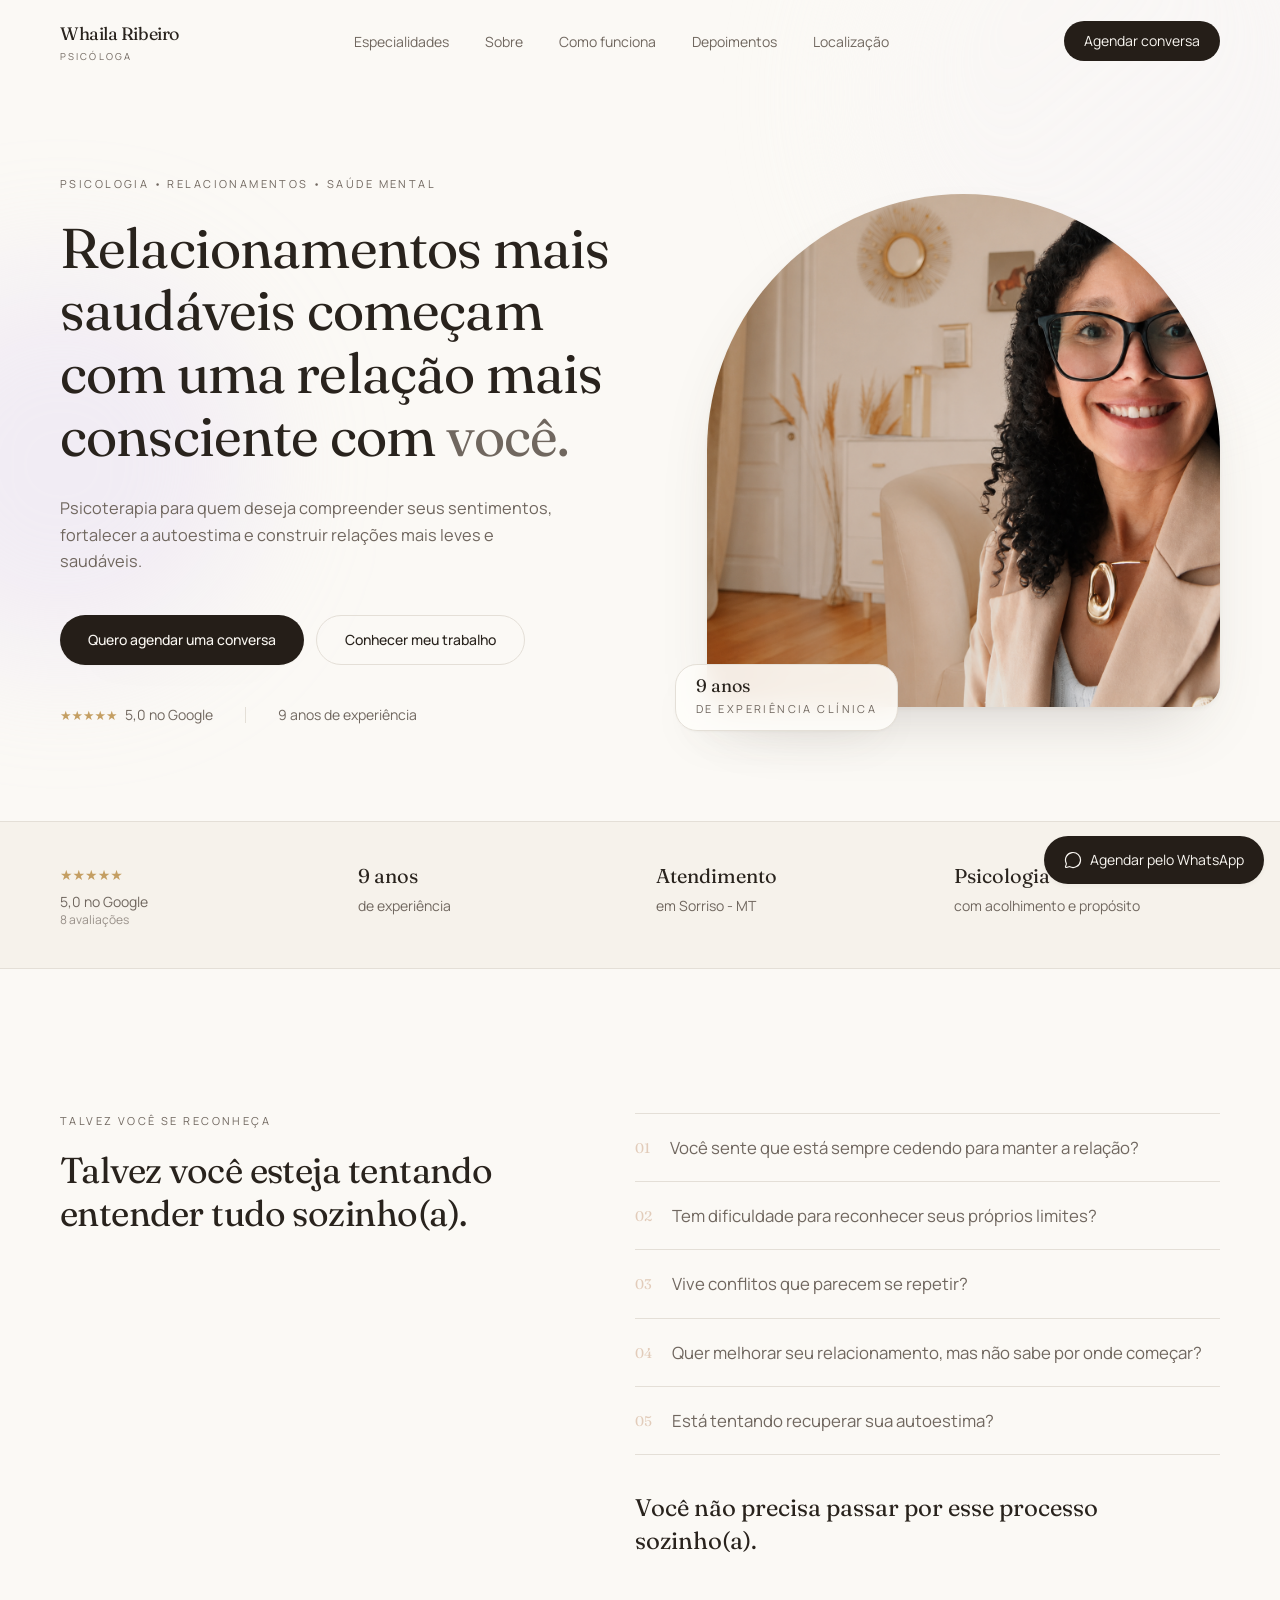
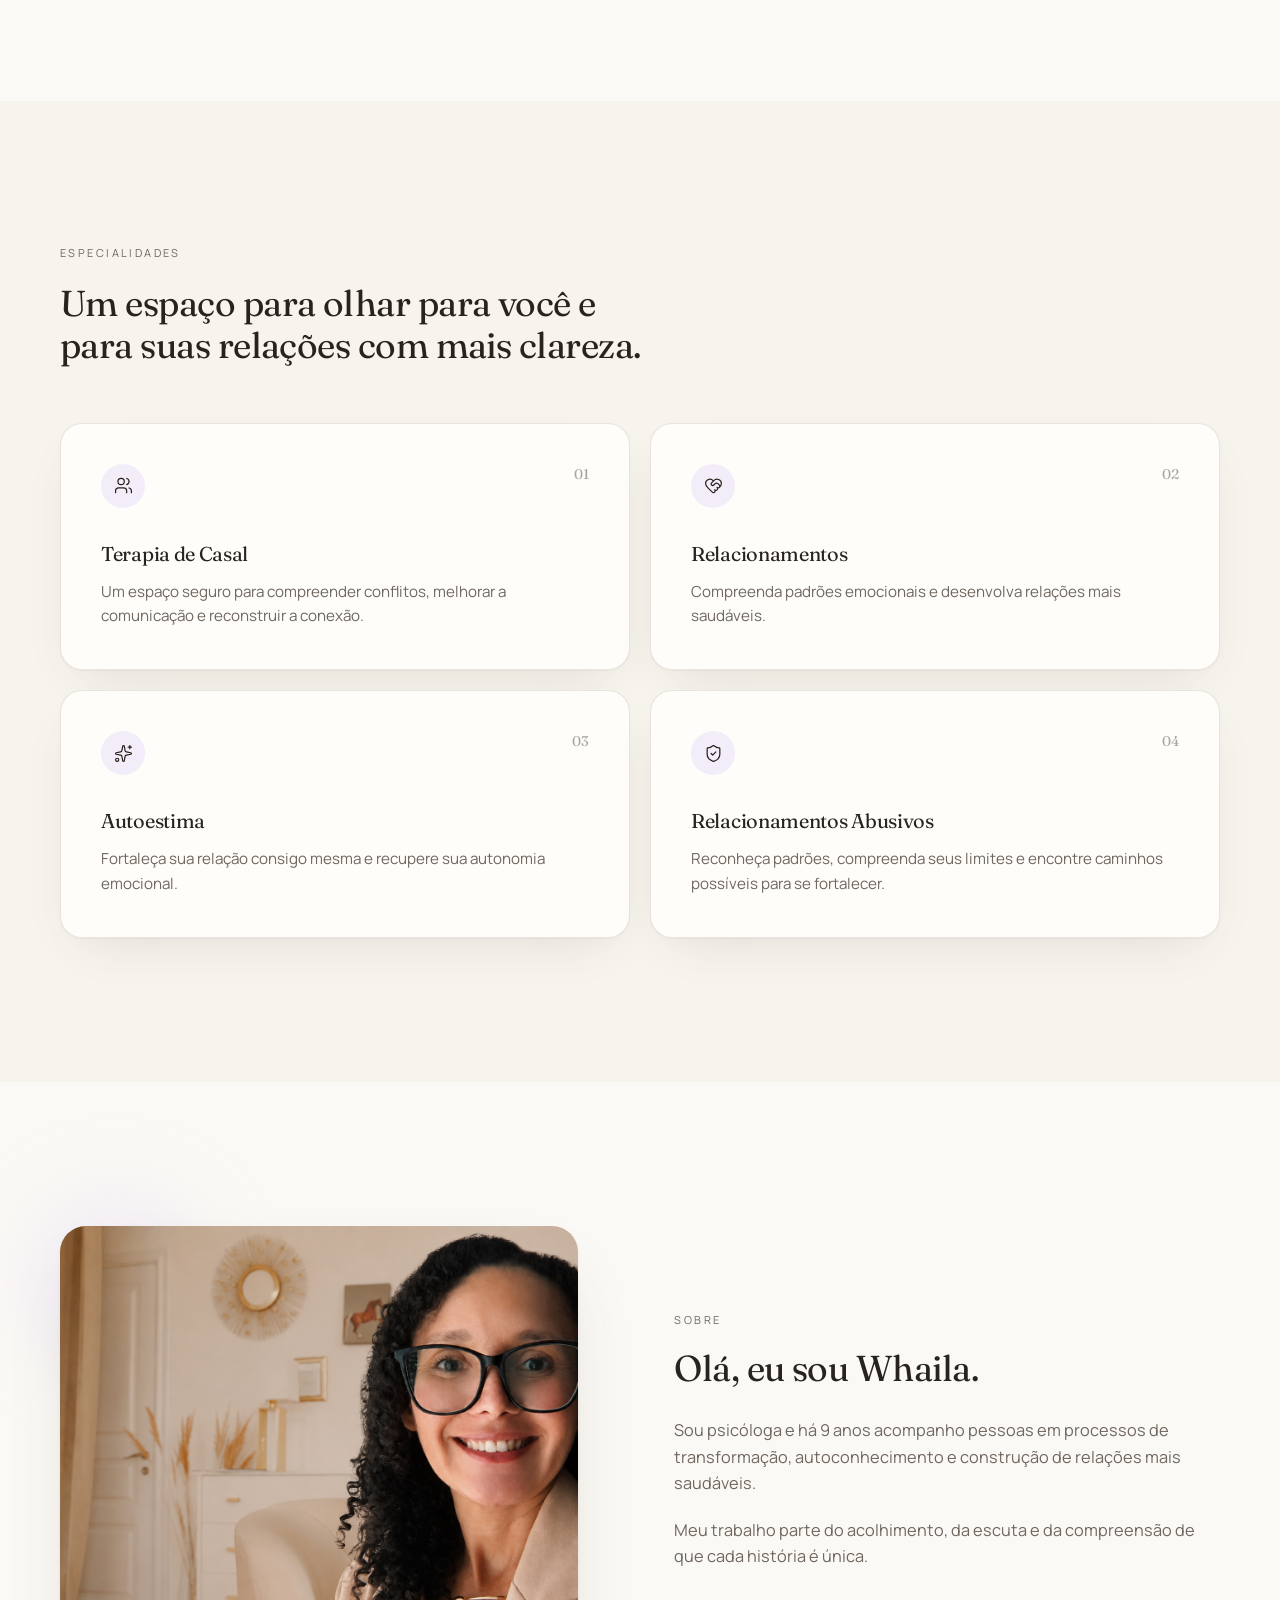
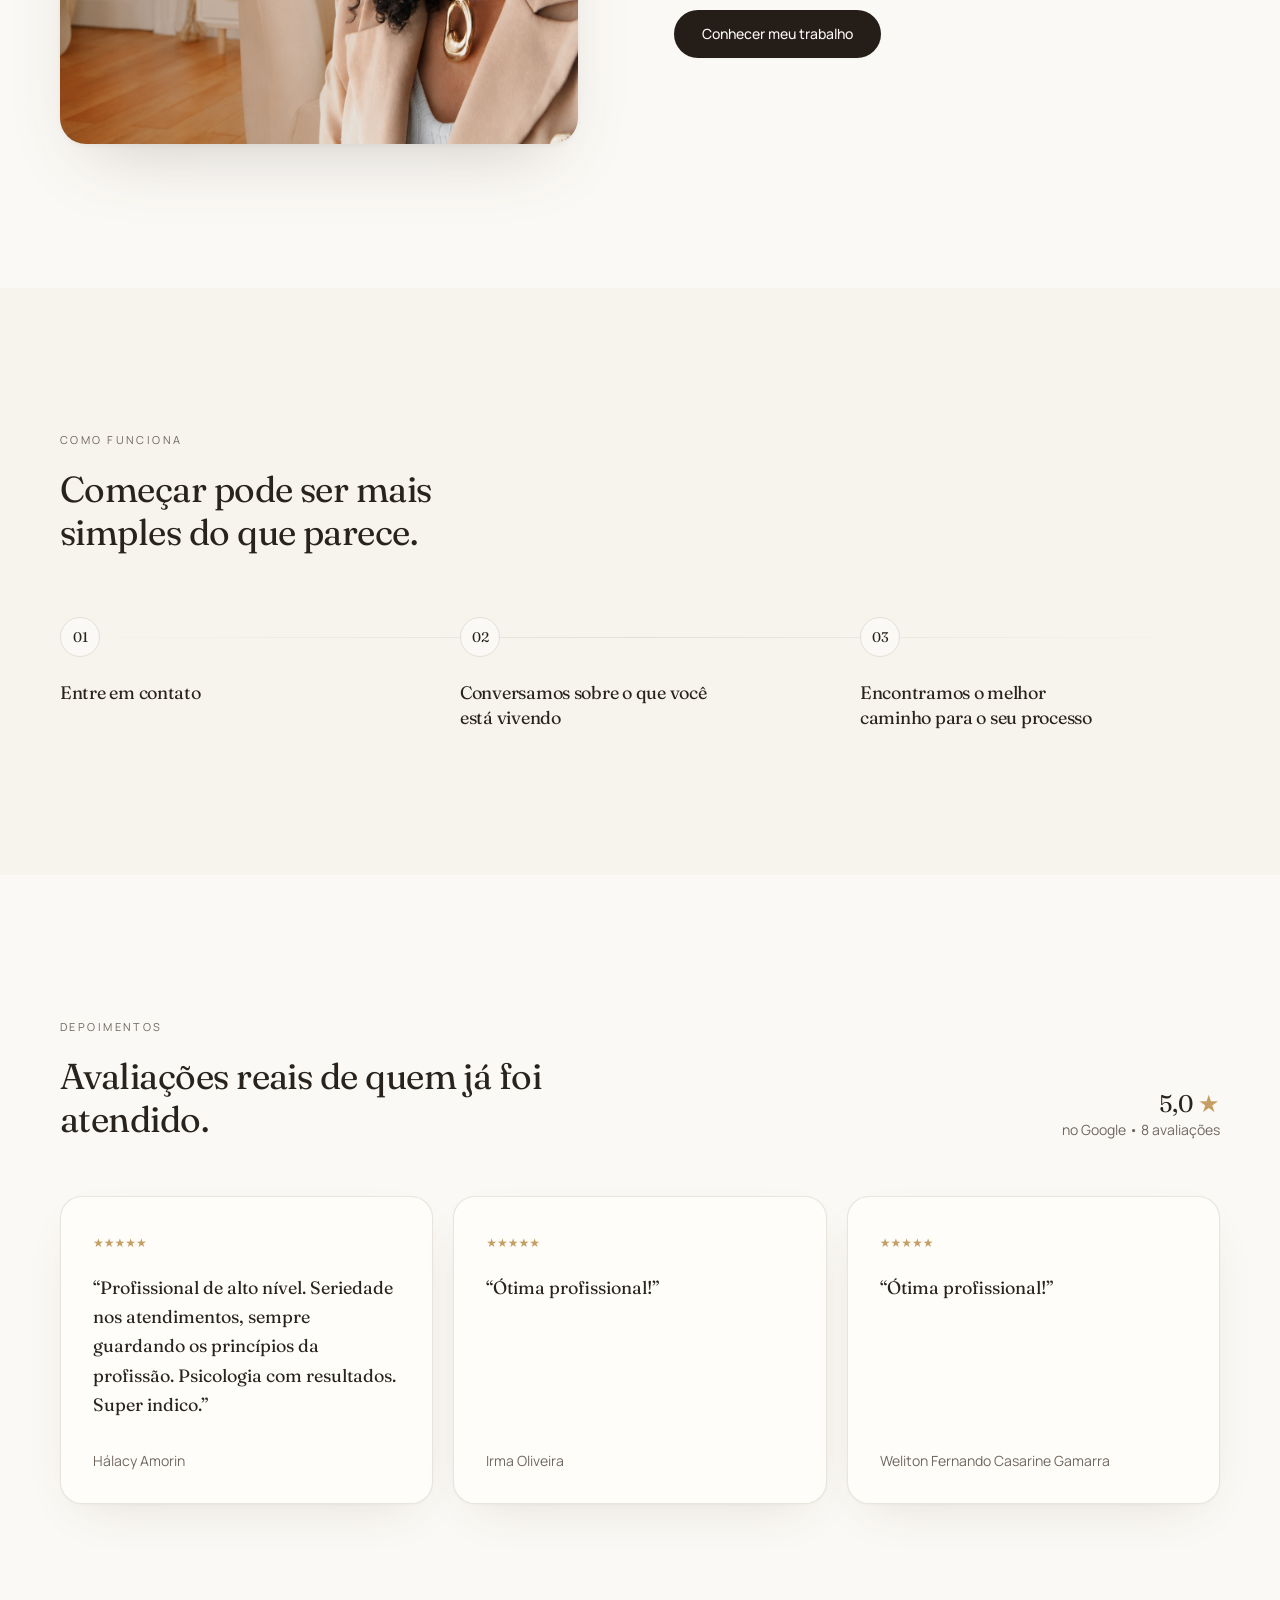
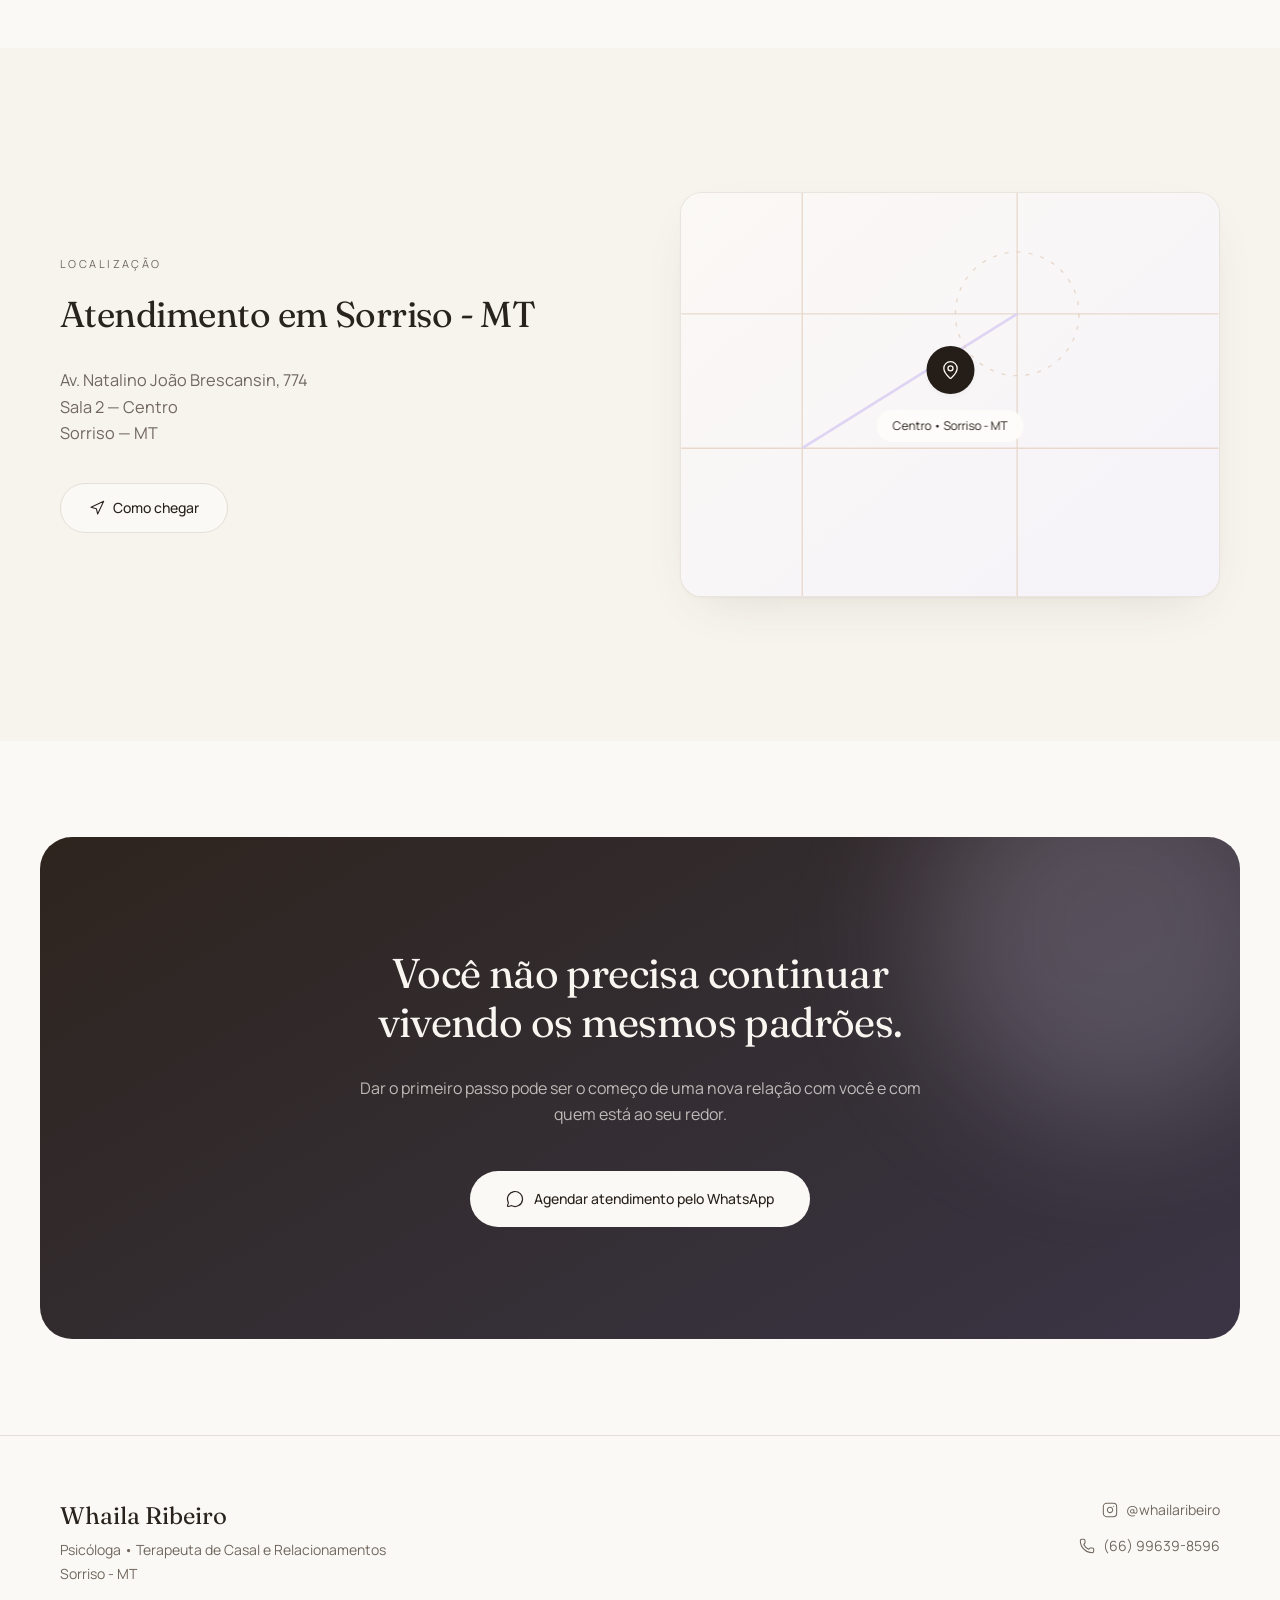
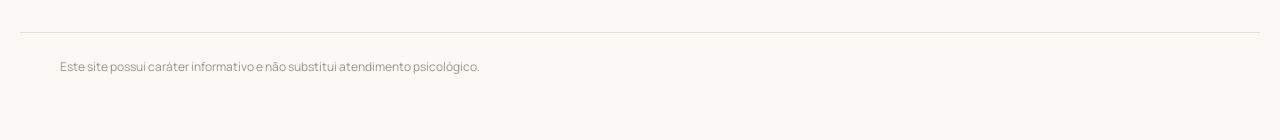
==== commit 8b595de2: "Add files via upload" ====
--- a/index.html
+++ b/index.html
@@ -1,4 +1,4 @@
-<!DOCTYPE html><html lang="en"><head><meta charset="utf-8"><meta name="viewport" content="width=device-width, initial-scale=1"><link rel="preload" as="image" href="images/fabiola.png"><link rel="stylesheet" href="https://fonts.googleapis.com/css2?family=Cormorant+Garamond:ital,wght@0,300;0,400;0,500;1,300;1,400&family=Karla:wght@300;400;500;600&display=swap" data-precedence="default"><link rel="stylesheet" href="css/styles-w4XPsQAk.css" data-precedence="default"><title>Fabíola Slaviero Tiecher | Psicóloga Clínica em Sorriso MT</title><meta name="description" content="Psicoterapia com acolhimento e 20 anos de experiência em Sorriso - MT. Nota 5,0 no Google. Agende sua sessão pelo WhatsApp."><meta property="og:title" content="Fabíola Slaviero Tiecher | Psicóloga Clínica em Sorriso MT"><meta property="og:description" content="Psicoterapia com acolhimento e 20 anos de experiência em Sorriso - MT. Nota 5,0 no Google. Agende sua sessão pelo WhatsApp."><meta property="og:type" content="website"><meta name="twitter:card" content="summary_large_image"><link rel="modulepreload" href="/assets/index-CpOsCqOu.js"><link rel="modulepreload" href="/assets/routes-DFOC4D6C.js"><link rel="preconnect" href="https://fonts.googleapis.com"><link rel="preconnect" href="https://fonts.gstatic.com" crossorigin="anonymous"><link rel="icon" href="images/favicon.ico" type="image/x-icon"><link rel="canonical" href="https://psicologiafabiolaslaviero.com.br/">
+<!DOCTYPE html><html lang="en"><head><meta charset="utf-8"><meta name="viewport" content="width=device-width, initial-scale=1"><link rel="preload" as="image" href="/__l5e/assets-v1/8045364e-09e2-46d4-beba-4ddc1733a7c9/whaila-real.png"><link rel="stylesheet" href="css/styles-DKYOhPY_.css" data-precedence="default"><link rel="stylesheet" href="https://fonts.googleapis.com/css2?family=Fraunces:opsz,wght@9..144,300;9..144,400;9..144,500&family=Manrope:wght@300;400;500;600&display=swap" data-precedence="default"><title>Whaila Ribeiro | Psicóloga em Sorriso - MT</title><meta name="author" content="Whaila Ribeiro"><meta property="og:site_name" content="Whaila Ribeiro"><meta name="description" content="Psicóloga Whaila Ribeiro, terapeuta de casal e relacionamentos em Sorriso - MT. Atendimento psicológico com acolhimento e escuta."><meta property="og:title" content="Whaila Ribeiro | Psicóloga em Sorriso - MT"><meta property="og:description" content="Psicóloga Whaila Ribeiro, terapeuta de casal e relacionamentos em Sorriso - MT. Atendimento psicológico com acolhimento e escuta."><meta property="og:type" content="website"><meta property="og:url" content="/"><meta name="twitter:card" content="summary_large_image"><link rel="preconnect" href="https://fonts.googleapis.com"><link rel="preconnect" href="https://fonts.gstatic.com" crossorigin="anonymous"><link rel="icon" href="images/favicon.ico" type="image/x-icon"><link rel="canonical" href="/"><script type="application/ld+json">{"@context":"https://schema.org","@type":"Psychologist","name":"Whaila Ribeiro","description":"Psicóloga Whaila Ribeiro, terapeuta de casal e relacionamentos em Sorriso - MT. Atendimento psicológico com acolhimento e escuta.","telephone":"+5566996398596","address":{"@type":"PostalAddress","streetAddress":"Av. Natalino João Brescansin, 774 - Sala 2","addressLocality":"Sorriso","addressRegion":"MT","addressCountry":"BR"},"sameAs":["https://instagram.com/whailaribeiro"],"aggregateRating":{"@type":"AggregateRating","ratingValue":"5.0","reviewCount":"8"}}</script>
 <style>
 	@font-face {
 		font-family: 'CameraPlainVariable';
@@ -8,6 +8,7 @@
 		font-display: swap;
 	}
 
-</style>
-<meta name="twitter:title" content="Fabíola Slaviero Tiecher | Psicóloga Clínica em Sorriso MT"><meta name="twitter:description" content="Psicoterapia com acolhimento e 20 anos de experiência em Sorriso - MT. Nota 5,0 no Google. Agende sua sessão pelo WhatsApp."><meta property="og:image" content="images/fabiola.png"><meta name="twitter:image" content="images/fabiola.png"></head><body><!--$--><header class="fixed inset-x-0 top-0 z-50 transition-all duration-500 border-b border-transparent"><nav aria-label="Navegação principal" class="mx-auto grid max-w-6xl grid-cols-[minmax(0,1fr)_auto] items-center gap-4 px-5 py-4 md:px-8"><a href="#inicio" class="min-w-0 leading-tight"><span class="block truncate font-display text-lg text-navy md:text-xl">Fabíola Slaviero Tiecher</span><span class="block text-[0.65rem] uppercase tracking-[0.24em] text-muted-foreground">Psicóloga Clínica</span></a><div class="flex shrink-0 items-center gap-6"><ul class="hidden items-center gap-7 lg:flex"><li><a href="#sobre" class="relative text-sm text-navy-soft transition-colors after:absolute after:-bottom-1 after:left-0 after:h-px after:w-full after:origin-bottom-right after:scale-x-0 after:bg-lilac after:transition-transform after:duration-300 hover:text-navy hover:after:origin-bottom-left hover:after:scale-x-100">Sobre</a></li><li><a href="#beneficios" class="relative text-sm text-navy-soft transition-colors after:absolute after:-bottom-1 after:left-0 after:h-px after:w-full after:origin-bottom-right after:scale-x-0 after:bg-lilac after:transition-transform after:duration-300 hover:text-navy hover:after:origin-bottom-left hover:after:scale-x-100">Benefícios</a></li><li><a href="#como-funciona" class="relative text-sm text-navy-soft transition-colors after:absolute after:-bottom-1 after:left-0 after:h-px after:w-full after:origin-bottom-right after:scale-x-0 after:bg-lilac after:transition-transform after:duration-300 hover:text-navy hover:after:origin-bottom-left hover:after:scale-x-100">Como funciona</a></li><li><a href="#duvidas" class="relative text-sm text-navy-soft transition-colors after:absolute after:-bottom-1 after:left-0 after:h-px after:w-full after:origin-bottom-right after:scale-x-0 after:bg-lilac after:transition-transform after:duration-300 hover:text-navy hover:after:origin-bottom-left hover:after:scale-x-100">Dúvidas</a></li><li><a href="#localizacao" class="relative text-sm text-navy-soft transition-colors after:absolute after:-bottom-1 after:left-0 after:h-px after:w-full after:origin-bottom-right after:scale-x-0 after:bg-lilac after:transition-transform after:duration-300 hover:text-navy hover:after:origin-bottom-left hover:after:scale-x-100">Localização</a></li></ul><a href="https://wa.me/5566992553160?text=Ol%C3%A1%2C%20Fab%C3%ADola!%20Vim%20pelo%20site%20e%20gostaria%20de%20agendar%20uma%20sess%C3%A3o." target="_blank" rel="noopener noreferrer" class="items-center justify-center gap-2 whitespace-nowrap font-medium cursor-pointer focus-visible:outline-none focus-visible:ring-1 focus-visible:ring-ring disabled:pointer-events-none disabled:opacity-50 disabled:cursor-not-allowed [&_svg]:pointer-events-none [&_svg]:size-4 [&_svg]:shrink-0 bg-navy text-cream shadow-[0_14px_34px_-18px_oklch(0.28_0.075_265/55%)] hover:shadow-[0_20px_44px_-18px_oklch(0.28_0.075_265/65%)] hover:-translate-y-0.5 active:translate-y-0 transition-all duration-300 rounded-full text-[0.95rem] tracking-wide hidden h-11 px-6 sm:inline-flex">Agendar uma sessão</a><button type="button" aria-label="Abrir menu" aria-expanded="false" class="grid h-10 w-10 shrink-0 place-items-center rounded-full border border-border text-navy transition-colors hover:bg-accent lg:hidden"><svg xmlns="http://www.w3.org/2000/svg" width="24" height="24" viewBox="0 0 24 24" fill="none" stroke="currentColor" stroke-width="2" stroke-linecap="round" stroke-linejoin="round" class="lucide lucide-menu size-5" aria-hidden="true"><path d="M4 5h16"></path><path d="M4 12h16"></path><path d="M4 19h16"></path></svg></button></div></nav></header><main><section id="inicio" class="relative overflow-hidden pt-32 pb-16 md:pt-40 md:pb-24"><div aria-hidden="true" class="pointer-events-none absolute -top-32 -right-24 h-96 w-96 rounded-full bg-lilac-soft/70 blur-3xl"></div><div aria-hidden="true" class="pointer-events-none absolute top-1/3 -left-32 h-80 w-80 rounded-full bg-skyblue/40 blur-3xl"></div><div class="relative mx-auto grid max-w-6xl items-center gap-14 px-5 md:px-8 lg:grid-cols-[1.05fr_0.95fr] lg:gap-20"><div><div class="reveal" data-visible="false" style="transition-delay:0ms"><p class="mb-6 inline-flex items-center gap-2 rounded-full border border-lilac/40 bg-card/70 px-4 py-1.5 text-[0.7rem] uppercase tracking-[0.22em] text-navy-soft"><span class="h-1.5 w-1.5 rounded-full bg-rose"></span>20 anos<!-- --> de clínica</p></div><div class="reveal" data-visible="false" style="transition-delay:80ms"><h1 class="font-display text-[2.6rem] leading-[1.06] text-navy sm:text-5xl md:text-[4rem]">Um espaço seguro para<span class="block italic text-navy-soft">você voltar a se ouvir.</span></h1></div><div class="reveal" data-visible="false" style="transition-delay:160ms"><p class="mt-7 max-w-lg text-[1.05rem] leading-relaxed text-muted-foreground">Psicoterapia com acolhimento e escuta cuidadosa. Sou<!-- --> <strong class="font-medium text-navy">Fabíola Slaviero Tiecher</strong>, <!-- -->Psicóloga Clínica<!-- --> em Sorriso — MT, com <!-- -->20 anos<!-- --> de experiência acompanhando pessoas em seus processos de cuidado emocional.</p></div><div class="reveal" data-visible="false" style="transition-delay:240ms"><div class="mt-10 flex flex-col gap-3 sm:flex-row sm:items-center"><a href="https://wa.me/5566992553160?text=Ol%C3%A1%2C%20Fab%C3%ADola!%20Vim%20pelo%20site%20e%20gostaria%20de%20agendar%20uma%20sess%C3%A3o." target="_blank" rel="noopener noreferrer" class="inline-flex items-center justify-center gap-2 whitespace-nowrap font-medium cursor-pointer focus-visible:outline-none focus-visible:ring-1 focus-visible:ring-ring disabled:pointer-events-none disabled:opacity-50 disabled:cursor-not-allowed [&_svg]:pointer-events-none [&_svg]:size-4 [&_svg]:shrink-0 bg-navy text-cream shadow-[0_14px_34px_-18px_oklch(0.28_0.075_265/55%)] hover:shadow-[0_20px_44px_-18px_oklch(0.28_0.075_265/65%)] hover:-translate-y-0.5 active:translate-y-0 transition-all duration-300 h-13 rounded-full px-8 text-[0.95rem] tracking-wide w-full sm:w-auto">Agendar uma sessão</a><a href="#sobre" class="inline-flex items-center justify-center gap-2 whitespace-nowrap font-medium cursor-pointer focus-visible:outline-none focus-visible:ring-1 focus-visible:ring-ring disabled:pointer-events-none disabled:opacity-50 disabled:cursor-not-allowed [&_svg]:pointer-events-none [&_svg]:size-4 [&_svg]:shrink-0 border border-lilac/50 bg-lilac-soft/50 text-navy hover:bg-lilac-soft hover:-translate-y-0.5 transition-all duration-300 h-13 rounded-full px-8 text-[0.95rem] tracking-wide w-full sm:w-auto">Conhecer meu trabalho <svg xmlns="http://www.w3.org/2000/svg" width="24" height="24" viewBox="0 0 24 24" fill="none" stroke="currentColor" stroke-width="2" stroke-linecap="round" stroke-linejoin="round" class="lucide lucide-arrow-down size-4" aria-hidden="true"><path d="M12 5v14"></path><path d="m19 12-7 7-7-7"></path></svg></a></div></div><div class="reveal" data-visible="false" style="transition-delay:320ms"><dl class="mt-12 flex flex-wrap items-center gap-x-10 gap-y-5 border-t border-border/70 pt-8"><div class="min-w-0"><dt class="flex items-center gap-1.5 text-[0.7rem] uppercase tracking-[0.18em] text-muted-foreground"><svg xmlns="http://www.w3.org/2000/svg" width="24" height="24" viewBox="0 0 24 24" fill="none" stroke="currentColor" stroke-width="2" stroke-linecap="round" stroke-linejoin="round" class="lucide lucide-star size-3.5 fill-rose text-rose" aria-hidden="true"><path d="M11.525 2.295a.53.53 0 0 1 .95 0l2.31 4.679a2.123 2.123 0 0 0 1.595 1.16l5.166.756a.53.53 0 0 1 .294.904l-3.736 3.638a2.123 2.123 0 0 0-.611 1.878l.882 5.14a.53.53 0 0 1-.771.56l-4.618-2.428a2.122 2.122 0 0 0-1.973 0L6.396 21.01a.53.53 0 0 1-.77-.56l.881-5.139a2.122 2.122 0 0 0-.611-1.879L2.16 9.795a.53.53 0 0 1 .294-.906l5.165-.755a2.122 2.122 0 0 0 1.597-1.16z"></path></svg> Google</dt><dd class="mt-1 font-display text-2xl text-navy">5,0<span class="ml-2 font-sans text-xs tracking-wide text-muted-foreground">24<!-- --> avaliações</span></dd></div><div class="min-w-0"><dt class="flex items-center gap-1.5 text-[0.7rem] uppercase tracking-[0.18em] text-muted-foreground"><svg xmlns="http://www.w3.org/2000/svg" width="24" height="24" viewBox="0 0 24 24" fill="none" stroke="currentColor" stroke-width="2" stroke-linecap="round" stroke-linejoin="round" class="lucide lucide-map-pin size-3.5 text-lilac" aria-hidden="true"><path d="M20 10c0 4.993-5.539 10.193-7.399 11.799a1 1 0 0 1-1.202 0C9.539 20.193 4 14.993 4 10a8 8 0 0 1 16 0"></path><circle cx="12" cy="10" r="3"></circle></svg> Atendimento</dt><dd class="mt-1 font-display text-2xl text-navy">Sorriso — MT</dd></div></dl></div></div><div class="reveal relative" data-visible="false" style="transition-delay:140ms"><div aria-hidden="true" class="absolute -top-5 -left-5 h-40 w-40 rounded-tl-[2rem] border-t border-l border-lilac/50"></div><img src="images/fabiola.png" width="1004" height="1596" alt="Fabíola Slaviero Tiecher, Psicóloga Clínica, em seu consultório" class="relative aspect-4/5 w-full rounded-[2rem] bg-cream object-cover object-[68%_top] shadow-[0_40px_80px_-48px_oklch(0.28_0.075_265/45%)]"><div class="absolute -bottom-6 left-4 rounded-2xl border border-lilac/30 bg-card/95 px-6 py-4 shadow-[0_24px_50px_-30px_oklch(0.28_0.075_265/40%)] backdrop-blur-sm sm:left-8"><p class="font-display text-xl text-navy">Fabíola Slaviero Tiecher</p><p class="text-[0.7rem] uppercase tracking-[0.2em] text-muted-foreground">Psicóloga Clínica</p></div></div></div></section><section id="sobre" class="section-pad bg-cream/60"><div class="mx-auto grid max-w-6xl items-center gap-14 px-5 md:px-8 lg:grid-cols-2 lg:gap-20"><div class="reveal order-2 lg:order-1" data-visible="false" style="transition-delay:0ms"><img src="images/consultorio-fW-PYNXP.jpg" width="1200" height="900" loading="lazy" alt="Ambiente tranquilo e acolhedor do consultório" class="aspect-4/3 w-full rounded-[2rem] object-cover shadow-[0_36px_70px_-46px_oklch(0.28_0.075_265/40%)]"></div><div class="order-1 lg:order-2"><div class="reveal" data-visible="false" style="transition-delay:0ms"><p class="text-[0.7rem] uppercase tracking-[0.24em] text-lilac">Apresentação</p><h2 class="mt-4 font-display text-3xl leading-tight text-navy sm:text-4xl md:text-[2.75rem]">Escuta atenta, sem julgamentos e no seu tempo.</h2></div><div class="reveal" data-visible="false" style="transition-delay:100ms"><div class="mt-7 space-y-5 text-[1.02rem] leading-relaxed text-muted-foreground"><p>Sou <!-- -->Fabíola Slaviero Tiecher<!-- -->, <!-- -->Psicóloga Clínica<!-- --> com <!-- -->20 anos<!-- --> de atuação. Ao longo desse caminho, acompanhei pessoas de diferentes histórias em processos de autoconhecimento e cuidado com a saúde emocional.</p><p>Minha abordagem é construída no vínculo: um espaço confidencial em que você pode falar do que sente sem pressa e sem receio de julgamento. A cada encontro, caminhamos juntas e juntos na compreensão do que te move e do que te pesa.</p><p>O atendimento acontece de forma presencial, em consultório em Sorriso — MT, em um ambiente pensado para trazer tranquilidade e privacidade.</p></div></div><div class="reveal" data-visible="false" style="transition-delay:180ms"><p class="mt-9 border-l-2 border-lilac pl-5 font-display text-xl italic text-navy">“Cuidar da mente é um gesto de respeito consigo mesmo.”</p></div></div></div></section><section id="beneficios" class="section-pad"><div class="mx-auto max-w-6xl px-5 md:px-8"><div class="reveal max-w-2xl" data-visible="false" style="transition-delay:0ms"><p class="text-[0.7rem] uppercase tracking-[0.24em] text-lilac">Benefícios da psicoterapia</p><h2 class="mt-4 font-display text-3xl leading-tight text-navy sm:text-4xl md:text-[2.75rem]">O que se transforma quando você se dá esse cuidado.</h2></div><ul class="mt-14 grid gap-5 sm:grid-cols-2 lg:grid-cols-3"><li class="reveal" data-visible="false" style="transition-delay:0ms"><div class="card-elegant h-full p-7"><span class="grid h-11 w-11 place-items-center rounded-xl bg-navy/5 text-navy"><svg xmlns="http://www.w3.org/2000/svg" width="24" height="24" viewBox="0 0 24 24" fill="none" stroke="currentColor" stroke-width="1.6" stroke-linecap="round" stroke-linejoin="round" class="lucide lucide-compass size-5" aria-hidden="true"><circle cx="12" cy="12" r="10"></circle><path d="m16.24 7.76-1.804 5.411a2 2 0 0 1-1.265 1.265L7.76 16.24l1.804-5.411a2 2 0 0 1 1.265-1.265z"></path></svg></span><h3 class="mt-5 font-display text-xl text-navy">Autoconhecimento</h3><p class="mt-2 text-sm leading-relaxed text-muted-foreground">Compreender seus padrões, escolhas e sentimentos com mais clareza.</p></div></li><li class="reveal" data-visible="false" style="transition-delay:70ms"><div class="card-elegant h-full p-7"><span class="grid h-11 w-11 place-items-center rounded-xl bg-navy/5 text-navy"><svg xmlns="http://www.w3.org/2000/svg" width="24" height="24" viewBox="0 0 24 24" fill="none" stroke="currentColor" stroke-width="1.6" stroke-linecap="round" stroke-linejoin="round" class="lucide lucide-waves size-5" aria-hidden="true"><path d="M2 6c.6.5 1.2 1 2.5 1C7 7 7 5 9.5 5c2.6 0 2.4 2 5 2 2.5 0 2.5-2 5-2 1.3 0 1.9.5 2.5 1"></path><path d="M2 12c.6.5 1.2 1 2.5 1 2.5 0 2.5-2 5-2 2.6 0 2.4 2 5 2 2.5 0 2.5-2 5-2 1.3 0 1.9.5 2.5 1"></path><path d="M2 18c.6.5 1.2 1 2.5 1 2.5 0 2.5-2 5-2 2.6 0 2.4 2 5 2 2.5 0 2.5-2 5-2 1.3 0 1.9.5 2.5 1"></path></svg></span><h3 class="mt-5 font-display text-xl text-navy">Manejo da ansiedade</h3><p class="mt-2 text-sm leading-relaxed text-muted-foreground">Aprender a reconhecer e lidar com o que desorganiza o seu dia.</p></div></li><li class="reveal" data-visible="false" style="transition-delay:140ms"><div class="card-elegant h-full p-7"><span class="grid h-11 w-11 place-items-center rounded-xl bg-navy/5 text-navy"><svg xmlns="http://www.w3.org/2000/svg" width="24" height="24" viewBox="0 0 24 24" fill="none" stroke="currentColor" stroke-width="1.6" stroke-linecap="round" stroke-linejoin="round" class="lucide lucide-heart-handshake size-5" aria-hidden="true"><path d="M19.414 14.414C21 12.828 22 11.5 22 9.5a5.5 5.5 0 0 0-9.591-3.676.6.6 0 0 1-.818.001A5.5 5.5 0 0 0 2 9.5c0 2.3 1.5 4 3 5.5l5.535 5.362a2 2 0 0 0 2.879.052 2.12 2.12 0 0 0-.004-3 2.124 2.124 0 1 0 3-3 2.124 2.124 0 0 0 3.004 0 2 2 0 0 0 0-2.828l-1.881-1.882a2.41 2.41 0 0 0-3.409 0l-1.71 1.71a2 2 0 0 1-2.828 0 2 2 0 0 1 0-2.828l2.823-2.762"></path></svg></span><h3 class="mt-5 font-display text-xl text-navy">Acolhimento real</h3><p class="mt-2 text-sm leading-relaxed text-muted-foreground">Um espaço confidencial para falar do que você não diz em outros lugares.</p></div></li><li class="reveal" data-visible="false" style="transition-delay:210ms"><div class="card-elegant h-full p-7"><span class="grid h-11 w-11 place-items-center rounded-xl bg-navy/5 text-navy"><svg xmlns="http://www.w3.org/2000/svg" width="24" height="24" viewBox="0 0 24 24" fill="none" stroke="currentColor" stroke-width="1.6" stroke-linecap="round" stroke-linejoin="round" class="lucide lucide-users size-5" aria-hidden="true"><path d="M16 21v-2a4 4 0 0 0-4-4H6a4 4 0 0 0-4 4v2"></path><path d="M16 3.128a4 4 0 0 1 0 7.744"></path><path d="M22 21v-2a4 4 0 0 0-3-3.87"></path><circle cx="9" cy="7" r="4"></circle></svg></span><h3 class="mt-5 font-display text-xl text-navy">Relações mais saudáveis</h3><p class="mt-2 text-sm leading-relaxed text-muted-foreground">Melhor comunicação, limites mais claros e vínculos mais leves.</p></div></li><li class="reveal" data-visible="false" style="transition-delay:280ms"><div class="card-elegant h-full p-7"><span class="grid h-11 w-11 place-items-center rounded-xl bg-navy/5 text-navy"><svg xmlns="http://www.w3.org/2000/svg" width="24" height="24" viewBox="0 0 24 24" fill="none" stroke="currentColor" stroke-width="1.6" stroke-linecap="round" stroke-linejoin="round" class="lucide lucide-sparkles size-5" aria-hidden="true"><path d="M11.017 2.814a1 1 0 0 1 1.966 0l1.051 5.558a2 2 0 0 0 1.594 1.594l5.558 1.051a1 1 0 0 1 0 1.966l-5.558 1.051a2 2 0 0 0-1.594 1.594l-1.051 5.558a1 1 0 0 1-1.966 0l-1.051-5.558a2 2 0 0 0-1.594-1.594l-5.558-1.051a1 1 0 0 1 0-1.966l5.558-1.051a2 2 0 0 0 1.594-1.594z"></path><path d="M20 2v4"></path><path d="M22 4h-4"></path><circle cx="4" cy="20" r="2"></circle></svg></span><h3 class="mt-5 font-display text-xl text-navy">Bem-estar cotidiano</h3><p class="mt-2 text-sm leading-relaxed text-muted-foreground">Mais equilíbrio entre trabalho, descanso e vida pessoal.</p></div></li><li class="reveal" data-visible="false" style="transition-delay:350ms"><div class="card-elegant h-full p-7"><span class="grid h-11 w-11 place-items-center rounded-xl bg-navy/5 text-navy"><svg xmlns="http://www.w3.org/2000/svg" width="24" height="24" viewBox="0 0 24 24" fill="none" stroke="currentColor" stroke-width="1.6" stroke-linecap="round" stroke-linejoin="round" class="lucide lucide-shield-check size-5" aria-hidden="true"><path d="M20 13c0 5-3.5 7.5-7.66 8.95a1 1 0 0 1-.67-.01C7.5 20.5 4 18 4 13V6a1 1 0 0 1 1-1c2 0 4.5-1.2 6.24-2.72a1.17 1.17 0 0 1 1.52 0C14.51 3.81 17 5 19 5a1 1 0 0 1 1 1z"></path><path d="m9 12 2 2 4-4"></path></svg></span><h3 class="mt-5 font-display text-xl text-navy">Sigilo garantido</h3><p class="mt-2 text-sm leading-relaxed text-muted-foreground">Tudo o que é compartilhado permanece protegido pelo sigilo profissional.</p></div></li></ul></div></section><section id="como-funciona" class="section-pad bg-navy text-cream"><div class="mx-auto max-w-6xl px-5 md:px-8"><div class="reveal max-w-2xl" data-visible="false" style="transition-delay:0ms"><p class="text-[0.7rem] uppercase tracking-[0.24em] text-lilac">Como funciona</p><h2 class="mt-4 font-display text-3xl leading-tight sm:text-4xl md:text-[2.75rem]">Três passos simples até a sua primeira sessão.</h2></div><ol class="mt-14 grid gap-px overflow-hidden rounded-[1.75rem] border border-cream/15 bg-cream/15 md:grid-cols-3"><li class="reveal bg-navy p-8 md:p-10" data-visible="false" style="transition-delay:0ms"><span class="font-display text-4xl text-lilac">01</span><h3 class="mt-5 font-display text-2xl">Você entra em contato</h3><p class="mt-3 text-sm leading-relaxed text-cream/70">Envie uma mensagem pelo WhatsApp. Combinamos juntos o melhor dia e horário para o seu primeiro encontro.</p></li><li class="reveal bg-navy p-8 md:p-10" data-visible="false" style="transition-delay:110ms"><span class="font-display text-4xl text-lilac">02</span><h3 class="mt-5 font-display text-2xl">Primeira sessão</h3><p class="mt-3 text-sm leading-relaxed text-cream/70">Um encontro de escuta: você conta o que te trouxe até aqui, no seu ritmo, e eu explico como conduzo o processo.</p></li><li class="reveal bg-navy p-8 md:p-10" data-visible="false" style="transition-delay:220ms"><span class="font-display text-4xl text-lilac">03</span><h3 class="mt-5 font-display text-2xl">Continuidade do cuidado</h3><p class="mt-3 text-sm leading-relaxed text-cream/70">As sessões seguem com uma frequência combinada entre nós, sempre respeitando o seu momento.</p></li></ol><div class="reveal mt-12 flex justify-center" data-visible="false" style="transition-delay:120ms"><a href="https://wa.me/5566992553160?text=Ol%C3%A1%2C%20Fab%C3%ADola!%20Vim%20pelo%20site%20e%20gostaria%20de%20agendar%20uma%20sess%C3%A3o." target="_blank" rel="noopener noreferrer" class="inline-flex items-center justify-center gap-2 whitespace-nowrap font-medium cursor-pointer focus-visible:outline-none focus-visible:ring-1 focus-visible:ring-ring disabled:pointer-events-none disabled:opacity-50 disabled:cursor-not-allowed [&_svg]:pointer-events-none [&_svg]:size-4 [&_svg]:shrink-0 border border-cream/40 text-cream hover:bg-cream/10 hover:-translate-y-0.5 transition-all duration-300 h-13 rounded-full px-8 text-[0.95rem] tracking-wide">Quero dar o primeiro passo</a></div></div></section><section class="section-pad"><div class="mx-auto max-w-4xl px-5 text-center md:px-8"><div class="reveal" data-visible="false" style="transition-delay:0ms"><p class="text-[0.7rem] uppercase tracking-[0.24em] text-lilac">Reputação</p><div class="mt-6 flex justify-center gap-1.5" aria-label="Nota 5,0 de 5 no Google"><svg xmlns="http://www.w3.org/2000/svg" width="24" height="24" viewBox="0 0 24 24" fill="none" stroke="currentColor" stroke-width="2" stroke-linecap="round" stroke-linejoin="round" class="lucide lucide-star size-6 fill-rose text-rose" aria-hidden="true"><path d="M11.525 2.295a.53.53 0 0 1 .95 0l2.31 4.679a2.123 2.123 0 0 0 1.595 1.16l5.166.756a.53.53 0 0 1 .294.904l-3.736 3.638a2.123 2.123 0 0 0-.611 1.878l.882 5.14a.53.53 0 0 1-.771.56l-4.618-2.428a2.122 2.122 0 0 0-1.973 0L6.396 21.01a.53.53 0 0 1-.77-.56l.881-5.139a2.122 2.122 0 0 0-.611-1.879L2.16 9.795a.53.53 0 0 1 .294-.906l5.165-.755a2.122 2.122 0 0 0 1.597-1.16z"></path></svg><svg xmlns="http://www.w3.org/2000/svg" width="24" height="24" viewBox="0 0 24 24" fill="none" stroke="currentColor" stroke-width="2" stroke-linecap="round" stroke-linejoin="round" class="lucide lucide-star size-6 fill-rose text-rose" aria-hidden="true"><path d="M11.525 2.295a.53.53 0 0 1 .95 0l2.31 4.679a2.123 2.123 0 0 0 1.595 1.16l5.166.756a.53.53 0 0 1 .294.904l-3.736 3.638a2.123 2.123 0 0 0-.611 1.878l.882 5.14a.53.53 0 0 1-.771.56l-4.618-2.428a2.122 2.122 0 0 0-1.973 0L6.396 21.01a.53.53 0 0 1-.77-.56l.881-5.139a2.122 2.122 0 0 0-.611-1.879L2.16 9.795a.53.53 0 0 1 .294-.906l5.165-.755a2.122 2.122 0 0 0 1.597-1.16z"></path></svg><svg xmlns="http://www.w3.org/2000/svg" width="24" height="24" viewBox="0 0 24 24" fill="none" stroke="currentColor" stroke-width="2" stroke-linecap="round" stroke-linejoin="round" class="lucide lucide-star size-6 fill-rose text-rose" aria-hidden="true"><path d="M11.525 2.295a.53.53 0 0 1 .95 0l2.31 4.679a2.123 2.123 0 0 0 1.595 1.16l5.166.756a.53.53 0 0 1 .294.904l-3.736 3.638a2.123 2.123 0 0 0-.611 1.878l.882 5.14a.53.53 0 0 1-.771.56l-4.618-2.428a2.122 2.122 0 0 0-1.973 0L6.396 21.01a.53.53 0 0 1-.77-.56l.881-5.139a2.122 2.122 0 0 0-.611-1.879L2.16 9.795a.53.53 0 0 1 .294-.906l5.165-.755a2.122 2.122 0 0 0 1.597-1.16z"></path></svg><svg xmlns="http://www.w3.org/2000/svg" width="24" height="24" viewBox="0 0 24 24" fill="none" stroke="currentColor" stroke-width="2" stroke-linecap="round" stroke-linejoin="round" class="lucide lucide-star size-6 fill-rose text-rose" aria-hidden="true"><path d="M11.525 2.295a.53.53 0 0 1 .95 0l2.31 4.679a2.123 2.123 0 0 0 1.595 1.16l5.166.756a.53.53 0 0 1 .294.904l-3.736 3.638a2.123 2.123 0 0 0-.611 1.878l.882 5.14a.53.53 0 0 1-.771.56l-4.618-2.428a2.122 2.122 0 0 0-1.973 0L6.396 21.01a.53.53 0 0 1-.77-.56l.881-5.139a2.122 2.122 0 0 0-.611-1.879L2.16 9.795a.53.53 0 0 1 .294-.906l5.165-.755a2.122 2.122 0 0 0 1.597-1.16z"></path></svg><svg xmlns="http://www.w3.org/2000/svg" width="24" height="24" viewBox="0 0 24 24" fill="none" stroke="currentColor" stroke-width="2" stroke-linecap="round" stroke-linejoin="round" class="lucide lucide-star size-6 fill-rose text-rose" aria-hidden="true"><path d="M11.525 2.295a.53.53 0 0 1 .95 0l2.31 4.679a2.123 2.123 0 0 0 1.595 1.16l5.166.756a.53.53 0 0 1 .294.904l-3.736 3.638a2.123 2.123 0 0 0-.611 1.878l.882 5.14a.53.53 0 0 1-.771.56l-4.618-2.428a2.122 2.122 0 0 0-1.973 0L6.396 21.01a.53.53 0 0 1-.77-.56l.881-5.139a2.122 2.122 0 0 0-.611-1.879L2.16 9.795a.53.53 0 0 1 .294-.906l5.165-.755a2.122 2.122 0 0 0 1.597-1.16z"></path></svg></div><p class="mt-8 font-display text-5xl text-navy md:text-6xl">5,0</p><p class="mt-4 text-base text-muted-foreground">Nota máxima no Google, com<!-- --> <strong class="font-medium text-navy">24<!-- --> avaliações</strong> <!-- -->de pessoas atendidas.</p><p class="mx-auto mt-8 max-w-xl font-display text-2xl leading-snug text-navy-soft italic md:text-3xl">20 anos<!-- --> de prática clínica e a confiança de quem já passou por esse consultório.</p></div></div></section><section id="duvidas" class="section-pad bg-cream/60"><div class="mx-auto grid max-w-6xl gap-12 px-5 md:px-8 lg:grid-cols-[0.85fr_1.15fr] lg:gap-20"><div class="reveal" data-visible="false" style="transition-delay:0ms"><p class="text-[0.7rem] uppercase tracking-[0.24em] text-lilac">Dúvidas frequentes</p><h2 class="mt-4 font-display text-3xl leading-tight text-navy sm:text-4xl md:text-[2.75rem]">Perguntas que costumam vir antes do primeiro contato.</h2><p class="mt-5 text-sm leading-relaxed text-muted-foreground">Se a sua dúvida não estiver aqui, me escreva no WhatsApp — respondo com atenção.</p></div><div class="reveal" data-visible="false" style="transition-delay:100ms"><div class="w-full" data-orientation="vertical"><div data-state="closed" data-orientation="vertical" class="border-b border-border/70"><h3 data-orientation="vertical" data-state="closed" class="flex"><button type="button" aria-expanded="false" data-state="closed" data-orientation="vertical" id="radix-_R_piaq_" class="flex flex-1 items-center justify-between font-medium cursor-pointer transition-all [&[data-state=open]>svg]:rotate-180 py-5 text-left font-display text-lg text-navy hover:no-underline" data-radix-collection-item="">Como faço para agendar uma sessão?<svg xmlns="http://www.w3.org/2000/svg" width="24" height="24" viewBox="0 0 24 24" fill="none" stroke="currentColor" stroke-width="2" stroke-linecap="round" stroke-linejoin="round" class="lucide lucide-chevron-down h-4 w-4 shrink-0 text-muted-foreground transition-transform duration-200" aria-hidden="true"><path d="m6 9 6 6 6-6"></path></svg></button></h3><div data-state="closed" id="radix-_R_4piaq_" hidden="" role="region" aria-labelledby="radix-_R_piaq_" data-orientation="vertical" class="overflow-hidden text-sm data-[state=closed]:animate-accordion-up data-[state=open]:animate-accordion-down" style="--radix-accordion-content-height:var(--radix-collapsible-content-height);--radix-accordion-content-width:var(--radix-collapsible-content-width)"></div></div><div data-state="closed" data-orientation="vertical" class="border-b border-border/70"><h3 data-orientation="vertical" data-state="closed" class="flex"><button type="button" aria-expanded="false" data-state="closed" data-orientation="vertical" id="radix-_R_19iaq_" class="flex flex-1 items-center justify-between font-medium cursor-pointer transition-all [&[data-state=open]>svg]:rotate-180 py-5 text-left font-display text-lg text-navy hover:no-underline" data-radix-collection-item="">Onde acontecem os atendimentos?<svg xmlns="http://www.w3.org/2000/svg" width="24" height="24" viewBox="0 0 24 24" fill="none" stroke="currentColor" stroke-width="2" stroke-linecap="round" stroke-linejoin="round" class="lucide lucide-chevron-down h-4 w-4 shrink-0 text-muted-foreground transition-transform duration-200" aria-hidden="true"><path d="m6 9 6 6 6-6"></path></svg></button></h3><div data-state="closed" id="radix-_R_59iaq_" hidden="" role="region" aria-labelledby="radix-_R_19iaq_" data-orientation="vertical" class="overflow-hidden text-sm data-[state=closed]:animate-accordion-up data-[state=open]:animate-accordion-down" style="--radix-accordion-content-height:var(--radix-collapsible-content-height);--radix-accordion-content-width:var(--radix-collapsible-content-width)"></div></div><div data-state="closed" data-orientation="vertical" class="border-b border-border/70"><h3 data-orientation="vertical" data-state="closed" class="flex"><button type="button" aria-expanded="false" data-state="closed" data-orientation="vertical" id="radix-_R_1piaq_" class="flex flex-1 items-center justify-between font-medium cursor-pointer transition-all [&[data-state=open]>svg]:rotate-180 py-5 text-left font-display text-lg text-navy hover:no-underline" data-radix-collection-item="">O que é dito nas sessões fica em sigilo?<svg xmlns="http://www.w3.org/2000/svg" width="24" height="24" viewBox="0 0 24 24" fill="none" stroke="currentColor" stroke-width="2" stroke-linecap="round" stroke-linejoin="round" class="lucide lucide-chevron-down h-4 w-4 shrink-0 text-muted-foreground transition-transform duration-200" aria-hidden="true"><path d="m6 9 6 6 6-6"></path></svg></button></h3><div data-state="closed" id="radix-_R_5piaq_" hidden="" role="region" aria-labelledby="radix-_R_1piaq_" data-orientation="vertical" class="overflow-hidden text-sm data-[state=closed]:animate-accordion-up data-[state=open]:animate-accordion-down" style="--radix-accordion-content-height:var(--radix-collapsible-content-height);--radix-accordion-content-width:var(--radix-collapsible-content-width)"></div></div><div data-state="closed" data-orientation="vertical" class="border-b border-border/70"><h3 data-orientation="vertical" data-state="closed" class="flex"><button type="button" aria-expanded="false" data-state="closed" data-orientation="vertical" id="radix-_R_29iaq_" class="flex flex-1 items-center justify-between font-medium cursor-pointer transition-all [&[data-state=open]>svg]:rotate-180 py-5 text-left font-display text-lg text-navy hover:no-underline" data-radix-collection-item="">Nunca fiz terapia. Como é a primeira sessão?<svg xmlns="http://www.w3.org/2000/svg" width="24" height="24" viewBox="0 0 24 24" fill="none" stroke="currentColor" stroke-width="2" stroke-linecap="round" stroke-linejoin="round" class="lucide lucide-chevron-down h-4 w-4 shrink-0 text-muted-foreground transition-transform duration-200" aria-hidden="true"><path d="m6 9 6 6 6-6"></path></svg></button></h3><div data-state="closed" id="radix-_R_69iaq_" hidden="" role="region" aria-labelledby="radix-_R_29iaq_" data-orientation="vertical" class="overflow-hidden text-sm data-[state=closed]:animate-accordion-up data-[state=open]:animate-accordion-down" style="--radix-accordion-content-height:var(--radix-collapsible-content-height);--radix-accordion-content-width:var(--radix-collapsible-content-width)"></div></div><div data-state="closed" data-orientation="vertical" class="border-b border-border/70"><h3 data-orientation="vertical" data-state="closed" class="flex"><button type="button" aria-expanded="false" data-state="closed" data-orientation="vertical" id="radix-_R_2piaq_" class="flex flex-1 items-center justify-between font-medium cursor-pointer transition-all [&[data-state=open]>svg]:rotate-180 py-5 text-left font-display text-lg text-navy hover:no-underline" data-radix-collection-item="">Com quanta frequência acontecem as sessões?<svg xmlns="http://www.w3.org/2000/svg" width="24" height="24" viewBox="0 0 24 24" fill="none" stroke="currentColor" stroke-width="2" stroke-linecap="round" stroke-linejoin="round" class="lucide lucide-chevron-down h-4 w-4 shrink-0 text-muted-foreground transition-transform duration-200" aria-hidden="true"><path d="m6 9 6 6 6-6"></path></svg></button></h3><div data-state="closed" id="radix-_R_6piaq_" hidden="" role="region" aria-labelledby="radix-_R_2piaq_" data-orientation="vertical" class="overflow-hidden text-sm data-[state=closed]:animate-accordion-up data-[state=open]:animate-accordion-down" style="--radix-accordion-content-height:var(--radix-collapsible-content-height);--radix-accordion-content-width:var(--radix-collapsible-content-width)"></div></div><div data-state="closed" data-orientation="vertical" class="border-b border-border/70"><h3 data-orientation="vertical" data-state="closed" class="flex"><button type="button" aria-expanded="false" data-state="closed" data-orientation="vertical" id="radix-_R_39iaq_" class="flex flex-1 items-center justify-between font-medium cursor-pointer transition-all [&[data-state=open]>svg]:rotate-180 py-5 text-left font-display text-lg text-navy hover:no-underline" data-radix-collection-item="">Quanto tempo de experiência você tem?<svg xmlns="http://www.w3.org/2000/svg" width="24" height="24" viewBox="0 0 24 24" fill="none" stroke="currentColor" stroke-width="2" stroke-linecap="round" stroke-linejoin="round" class="lucide lucide-chevron-down h-4 w-4 shrink-0 text-muted-foreground transition-transform duration-200" aria-hidden="true"><path d="m6 9 6 6 6-6"></path></svg></button></h3><div data-state="closed" id="radix-_R_79iaq_" hidden="" role="region" aria-labelledby="radix-_R_39iaq_" data-orientation="vertical" class="overflow-hidden text-sm data-[state=closed]:animate-accordion-up data-[state=open]:animate-accordion-down" style="--radix-accordion-content-height:var(--radix-collapsible-content-height);--radix-accordion-content-width:var(--radix-collapsible-content-width)"></div></div></div></div></div></section><section id="localizacao" class="section-pad"><div class="mx-auto max-w-6xl px-5 md:px-8"><div class="grid items-center gap-10 lg:grid-cols-2 lg:gap-16"><div class="reveal" data-visible="false" style="transition-delay:0ms"><p class="text-[0.7rem] uppercase tracking-[0.24em] text-lilac">Localização</p><h2 class="mt-4 font-display text-3xl leading-tight text-navy sm:text-4xl md:text-[2.75rem]">Consultório em Sorriso — MT</h2><p class="mt-6 flex items-start gap-3 text-[1.02rem] leading-relaxed text-muted-foreground"><svg xmlns="http://www.w3.org/2000/svg" width="24" height="24" viewBox="0 0 24 24" fill="none" stroke="currentColor" stroke-width="1.6" stroke-linecap="round" stroke-linejoin="round" class="lucide lucide-map-pin mt-1 size-5 shrink-0 text-lilac" aria-hidden="true"><path d="M20 10c0 4.993-5.539 10.193-7.399 11.799a1 1 0 0 1-1.202 0C9.539 20.193 4 14.993 4 10a8 8 0 0 1 16 0"></path><circle cx="12" cy="10" r="3"></circle></svg><span>Av. João Baptista Francio, 1546 - Recanto dos Pássaros, Sorriso - MT, 78890-000</span></p><p class="mt-3 flex items-start gap-3 text-[1.02rem] text-muted-foreground"><svg xmlns="http://www.w3.org/2000/svg" width="24" height="24" viewBox="0 0 24 24" fill="none" stroke="currentColor" stroke-width="1.6" stroke-linecap="round" stroke-linejoin="round" class="lucide lucide-phone mt-1 size-5 shrink-0 text-lilac" aria-hidden="true"><path d="M13.832 16.568a1 1 0 0 0 1.213-.303l.355-.465A2 2 0 0 1 17 15h3a2 2 0 0 1 2 2v3a2 2 0 0 1-2 2A18 18 0 0 1 2 4a2 2 0 0 1 2-2h3a2 2 0 0 1 2 2v3a2 2 0 0 1-.8 1.6l-.468.351a1 1 0 0 0-.292 1.233 14 14 0 0 0 6.392 6.384"></path></svg><a href="https://wa.me/5566992553160?text=Ol%C3%A1%2C%20Fab%C3%ADola!%20Vim%20pelo%20site%20e%20gostaria%20de%20agendar%20uma%20sess%C3%A3o." target="_blank" rel="noopener noreferrer" class="transition-colors hover:text-navy">(66) 99255-3160</a></p><div class="mt-9 flex flex-col gap-3 sm:flex-row"><a href="https://www.google.com/maps/search/?api=1&query=Av.%20Jo%C3%A3o%20Baptista%20Francio%2C%201546%20-%20Recanto%20dos%20P%C3%A1ssaros%2C%20Sorriso%20-%20MT%2C%2078890-000" target="_blank" rel="noopener noreferrer" class="inline-flex items-center justify-center gap-2 whitespace-nowrap font-medium cursor-pointer focus-visible:outline-none focus-visible:ring-1 focus-visible:ring-ring disabled:pointer-events-none disabled:opacity-50 disabled:cursor-not-allowed [&_svg]:pointer-events-none [&_svg]:size-4 [&_svg]:shrink-0 bg-navy text-cream shadow-[0_14px_34px_-18px_oklch(0.28_0.075_265/55%)] hover:shadow-[0_20px_44px_-18px_oklch(0.28_0.075_265/65%)] hover:-translate-y-0.5 active:translate-y-0 transition-all duration-300 h-13 rounded-full px-8 text-[0.95rem] tracking-wide w-full sm:w-auto"><svg xmlns="http://www.w3.org/2000/svg" width="24" height="24" viewBox="0 0 24 24" fill="none" stroke="currentColor" stroke-width="2" stroke-linecap="round" stroke-linejoin="round" class="lucide lucide-navigation size-4" aria-hidden="true"><polygon points="3 11 22 2 13 21 11 13 3 11"></polygon></svg> Ver no Google Maps</a><a href="https://wa.me/5566992553160?text=Ol%C3%A1%2C%20Fab%C3%ADola!%20Vim%20pelo%20site%20e%20gostaria%20de%20agendar%20uma%20sess%C3%A3o." target="_blank" rel="noopener noreferrer" class="inline-flex items-center justify-center gap-2 whitespace-nowrap font-medium cursor-pointer focus-visible:outline-none focus-visible:ring-1 focus-visible:ring-ring disabled:pointer-events-none disabled:opacity-50 disabled:cursor-not-allowed [&_svg]:pointer-events-none [&_svg]:size-4 [&_svg]:shrink-0 border border-lilac/50 bg-lilac-soft/50 text-navy hover:bg-lilac-soft hover:-translate-y-0.5 transition-all duration-300 h-13 rounded-full px-8 text-[0.95rem] tracking-wide w-full sm:w-auto">Falar no WhatsApp</a></div></div><div class="reveal" data-visible="false" style="transition-delay:120ms"><div class="overflow-hidden rounded-[2rem] border border-lilac/30 shadow-[0_30px_60px_-40px_oklch(0.28_0.075_265/35%)]"><iframe title="Mapa do consultório" src="https://www.google.com/maps?q=Av.%20Jo%C3%A3o%20Baptista%20Francio%2C%201546%20-%20Recanto%20dos%20P%C3%A1ssaros%2C%20Sorriso%20-%20MT%2C%2078890-000&output=embed" loading="lazy" referrerpolicy="no-referrer-when-downgrade" class="h-80 w-full md:h-[26rem]"></iframe></div></div></div></div></section><section class="relative overflow-hidden bg-navy text-cream section-pad"><div aria-hidden="true" class="pointer-events-none absolute -top-24 left-1/2 h-72 w-[36rem] -translate-x-1/2 rounded-full bg-lilac/20 blur-3xl"></div><div class="relative mx-auto max-w-3xl px-5 text-center md:px-8"><div class="reveal" data-visible="false" style="transition-delay:0ms"><p class="text-[0.7rem] uppercase tracking-[0.24em] text-lilac">Primeiro passo</p><h2 class="mt-5 font-display text-[2.2rem] leading-[1.1] sm:text-4xl md:text-[3.25rem]">Você não precisa atravessar isso sozinha.</h2><p class="mx-auto mt-6 max-w-xl text-cream/75">Envie uma mensagem e vamos combinar o melhor horário para a sua primeira sessão.</p><div class="mt-10 flex flex-col items-center gap-4"><a href="https://wa.me/5566992553160?text=Ol%C3%A1%2C%20Fab%C3%ADola!%20Vim%20pelo%20site%20e%20gostaria%20de%20agendar%20uma%20sess%C3%A3o." target="_blank" rel="noopener noreferrer" class="inline-flex items-center justify-center gap-2 whitespace-nowrap font-medium cursor-pointer focus-visible:outline-none focus-visible:ring-1 focus-visible:ring-ring disabled:pointer-events-none disabled:opacity-50 disabled:cursor-not-allowed [&_svg]:pointer-events-none [&_svg]:size-4 [&_svg]:shrink-0 border border-lilac/50 bg-lilac-soft/50 text-navy hover:bg-lilac-soft hover:-translate-y-0.5 transition-all duration-300 h-13 rounded-full px-8 text-[0.95rem] tracking-wide w-full sm:w-auto">Agendar pelo WhatsApp</a><span class="text-sm tracking-wide text-cream/60">(66) 99255-3160</span></div></div></div></section></main><footer class="border-t border-border bg-cream/70"><div class="mx-auto grid max-w-6xl gap-10 px-5 py-14 md:grid-cols-3 md:px-8"><div><p class="font-display text-2xl text-navy">Fabíola Slaviero Tiecher</p><p class="mt-1 text-[0.7rem] uppercase tracking-[0.22em] text-muted-foreground">Psicóloga Clínica<!-- --> · <!-- -->20 anos<!-- --> de experiência</p><p class="mt-5 max-w-xs text-sm leading-relaxed text-muted-foreground">Atendimento presencial em Sorriso — MT, com escuta cuidadosa e sigilo profissional.</p></div><nav aria-label="Contato" class="space-y-3 text-sm"><p class="text-[0.7rem] uppercase tracking-[0.22em] text-lilac">Contato</p><a href="https://wa.me/5566992553160?text=Ol%C3%A1%2C%20Fab%C3%ADola!%20Vim%20pelo%20site%20e%20gostaria%20de%20agendar%20uma%20sess%C3%A3o." target="_blank" rel="noopener noreferrer" class="flex items-center gap-2.5 text-muted-foreground transition-colors hover:text-navy"><svg xmlns="http://www.w3.org/2000/svg" width="24" height="24" viewBox="0 0 24 24" fill="none" stroke="currentColor" stroke-width="2" stroke-linecap="round" stroke-linejoin="round" class="lucide lucide-message-circle size-4 shrink-0" aria-hidden="true"><path d="M2.992 16.342a2 2 0 0 1 .094 1.167l-1.065 3.29a1 1 0 0 0 1.236 1.168l3.413-.998a2 2 0 0 1 1.099.092 10 10 0 1 0-4.777-4.719"></path></svg> <!-- -->(66) 99255-3160</a><a href="https://www.instagram.com/fabiolaslaviero.psico/" target="_blank" rel="noopener noreferrer" class="flex items-center gap-2.5 text-muted-foreground transition-colors hover:text-navy"><svg xmlns="http://www.w3.org/2000/svg" width="24" height="24" viewBox="0 0 24 24" fill="none" stroke="currentColor" stroke-width="2" stroke-linecap="round" stroke-linejoin="round" class="lucide lucide-instagram size-4 shrink-0" aria-hidden="true"><rect width="20" height="20" x="2" y="2" rx="5" ry="5"></rect><path d="M16 11.37A4 4 0 1 1 12.63 8 4 4 0 0 1 16 11.37z"></path><line x1="17.5" x2="17.51" y1="6.5" y2="6.5"></line></svg> <!-- -->@fabiolaslaviero.psico</a><a href="https://psicologiafabiolaslaviero.com.br/" target="_blank" rel="noopener noreferrer" class="flex items-center gap-2.5 break-all text-muted-foreground transition-colors hover:text-navy"><svg xmlns="http://www.w3.org/2000/svg" width="24" height="24" viewBox="0 0 24 24" fill="none" stroke="currentColor" stroke-width="2" stroke-linecap="round" stroke-linejoin="round" class="lucide lucide-globe size-4 shrink-0" aria-hidden="true"><circle cx="12" cy="12" r="10"></circle><path d="M12 2a14.5 14.5 0 0 0 0 20 14.5 14.5 0 0 0 0-20"></path><path d="M2 12h20"></path></svg> psicologiafabiolaslaviero.com.br</a></nav><div class="space-y-3 text-sm"><p class="text-[0.7rem] uppercase tracking-[0.22em] text-lilac">Endereço</p><a href="https://www.google.com/maps/search/?api=1&query=Av.%20Jo%C3%A3o%20Baptista%20Francio%2C%201546%20-%20Recanto%20dos%20P%C3%A1ssaros%2C%20Sorriso%20-%20MT%2C%2078890-000" target="_blank" rel="noopener noreferrer" class="flex items-start gap-2.5 text-muted-foreground transition-colors hover:text-navy"><svg xmlns="http://www.w3.org/2000/svg" width="24" height="24" viewBox="0 0 24 24" fill="none" stroke="currentColor" stroke-width="2" stroke-linecap="round" stroke-linejoin="round" class="lucide lucide-map-pin mt-0.5 size-4 shrink-0" aria-hidden="true"><path d="M20 10c0 4.993-5.539 10.193-7.399 11.799a1 1 0 0 1-1.202 0C9.539 20.193 4 14.993 4 10a8 8 0 0 1 16 0"></path><circle cx="12" cy="10" r="3"></circle></svg> <span>Av. João Baptista Francio, 1546 - Recanto dos Pássaros, Sorriso - MT, 78890-000</span></a></div></div><div class="border-t border-border/70"><p class="mx-auto max-w-6xl px-5 py-6 text-center text-xs text-muted-foreground md:px-8">© <!-- -->2026<!-- --> <!-- -->Fabíola Slaviero Tiecher<!-- --> · <!-- -->Psicóloga Clínica</p></div></footer><a href="https://wa.me/5566992553160?text=Ol%C3%A1%2C%20Fab%C3%ADola!%20Vim%20pelo%20site%20e%20gostaria%20de%20agendar%20uma%20sess%C3%A3o." target="_blank" rel="noopener noreferrer" aria-label="Agendar pelo WhatsApp" class="group fixed right-5 bottom-5 z-50 flex items-center gap-2 rounded-full bg-navy py-3.5 pr-5 pl-4 text-cream shadow-[0_18px_40px_-16px_oklch(0.28_0.075_265/60%)] transition-all duration-300 hover:-translate-y-1 hover:bg-navy-soft focus-visible:ring-2 focus-visible:ring-lilac focus-visible:outline-none md:right-8 md:bottom-8"><svg xmlns="http://www.w3.org/2000/svg" width="24" height="24" viewBox="0 0 24 24" fill="none" stroke="currentColor" stroke-width="1.8" stroke-linecap="round" stroke-linejoin="round" class="lucide lucide-message-circle size-5 shrink-0" aria-hidden="true"><path d="M2.992 16.342a2 2 0 0 1 .094 1.167l-1.065 3.29a1 1 0 0 0 1.236 1.168l3.413-.998a2 2 0 0 1 1.099.092 10 10 0 1 0-4.777-4.719"></path></svg><span class="max-w-0 overflow-hidden text-sm whitespace-nowrap opacity-0 transition-all duration-300 group-hover:max-w-40 group-hover:opacity-100 md:max-w-40 md:opacity-100">Agendar sessão</span></a><script type="application/ld+json">{"@context":"https://schema.org","@type":"Psychologist","name":"Fabíola Slaviero Tiecher","jobTitle":"Psicóloga Clínica","telephone":"+5566992553160","url":"https://psicologiafabiolaslaviero.com.br/","sameAs":["https://www.instagram.com/fabiolaslaviero.psico/"],"address":{"@type":"PostalAddress","streetAddress":"Av. João Baptista Francio, 1546 - Recanto dos Pássaros","addressLocality":"Sorriso","addressRegion":"MT","postalCode":"78890-000","addressCountry":"BR"},"aggregateRating":{"@type":"AggregateRating","ratingValue":"5.0","reviewCount":"24"},"mainEntityOfPage":{"@type":"FAQPage","mainEntity":[{"@type":"Question","name":"Como faço para agendar uma sessão?","acceptedAnswer":{"@type":"Answer","text":"O agendamento é feito diretamente pelo WhatsApp (66) 99255-3160. Basta enviar uma mensagem e combinamos o dia e horário disponíveis."}},{"@type":"Question","name":"Onde acontecem os atendimentos?","acceptedAnswer":{"@type":"Answer","text":"Os atendimentos são presenciais, no consultório: Av. João Baptista Francio, 1546 - Recanto dos Pássaros, Sorriso - MT, 78890-000."}},{"@type":"Question","name":"O que é dito nas sessões fica em sigilo?","acceptedAnswer":{"@type":"Answer","text":"Sim. Tudo o que é compartilhado em sessão é protegido pelo sigilo profissional, conforme o Código de Ética Profissional do Psicólogo."}},{"@type":"Question","name":"Nunca fiz terapia. Como é a primeira sessão?","acceptedAnswer":{"@type":"Answer","text":"A primeira sessão é um encontro de escuta: você fala sobre o que te trouxe até aqui, no seu tempo, e conversamos sobre como o processo pode seguir. Não é preciso preparar nada antes."}},{"@type":"Question","name":"Com quanta frequência acontecem as sessões?","acceptedAnswer":{"@type":"Answer","text":"A frequência é definida em conjunto, a partir do seu momento e das suas necessidades, e conversada desde os primeiros encontros."}},{"@type":"Question","name":"Quanto tempo de experiência você tem?","acceptedAnswer":{"@type":"Answer","text":"São 20 anos de atuação como psicóloga clínica."}}]}}</script><!--/$--><script type="module" async="" src="js/index-CpOsCqOu.js"></script>
+	</style>
+<script defer="" src="js/~flock.js" data-proxy-url="/~api/analytics"></script><meta name="twitter:title" content="Whaila Ribeiro | Psicóloga em Sorriso - MT"><meta name="twitter:description" content="Psicóloga Whaila Ribeiro, terapeuta de casal e relacionamentos em Sorriso - MT. Atendimento psicológico com acolhimento e escuta."><meta property="og:image" content="images/id-preview-55cf0147--b21ed9a5-cfa7-42d0-bd35-5553680d25e9.lovable.app-1786504838591.png"><meta name="twitter:image" content="https://pub-bb2e103a32db4e198524a2e9ed8f35b4.r2.dev/555fb98f55a11a2b867689ade48d9e75/id-preview-55cf0147--b21ed9a5-cfa7-42d0-bd35-5553680d25e9.lovable.app-1786504838591.png"></head><body><!--$--><div class="min-h-screen bg-background"><header class="fixed inset-x-0 top-0 z-50 transition-all duration-500 border-b border-transparent py-5"><nav class="mx-auto flex max-w-[1240px] items-center justify-between px-6 lg:px-10"><a href="#topo" class="leading-none"><span class="block font-serif text-lg tracking-tight">Whaila Ribeiro</span><span class="eyebrow mt-1 block text-[0.6rem]">Psicóloga</span></a><ul class="hidden items-center gap-9 lg:flex"><li><a href="#especialidades" class="relative text-sm text-muted-foreground transition-colors duration-300 hover:text-foreground after:absolute after:-bottom-1.5 after:left-0 after:h-px after:w-full after:origin-right after:scale-x-0 after:bg-nude after:transition-transform after:duration-500 hover:after:origin-left hover:after:scale-x-100">Especialidades</a></li><li><a href="#sobre" class="relative text-sm text-muted-foreground transition-colors duration-300 hover:text-foreground after:absolute after:-bottom-1.5 after:left-0 after:h-px after:w-full after:origin-right after:scale-x-0 after:bg-nude after:transition-transform after:duration-500 hover:after:origin-left hover:after:scale-x-100">Sobre</a></li><li><a href="#processo" class="relative text-sm text-muted-foreground transition-colors duration-300 hover:text-foreground after:absolute after:-bottom-1.5 after:left-0 after:h-px after:w-full after:origin-right after:scale-x-0 after:bg-nude after:transition-transform after:duration-500 hover:after:origin-left hover:after:scale-x-100">Como funciona</a></li><li><a href="#depoimentos" class="relative text-sm text-muted-foreground transition-colors duration-300 hover:text-foreground after:absolute after:-bottom-1.5 after:left-0 after:h-px after:w-full after:origin-right after:scale-x-0 after:bg-nude after:transition-transform after:duration-500 hover:after:origin-left hover:after:scale-x-100">Depoimentos</a></li><li><a href="#localizacao" class="relative text-sm text-muted-foreground transition-colors duration-300 hover:text-foreground after:absolute after:-bottom-1.5 after:left-0 after:h-px after:w-full after:origin-right after:scale-x-0 after:bg-nude after:transition-transform after:duration-500 hover:after:origin-left hover:after:scale-x-100">Localização</a></li></ul><div class="flex items-center gap-3"><a href="https://wa.me/5566996398596?text=Ol%C3%A1%2C%20Whaila!%20Gostaria%20de%20agendar%20uma%20conversa." target="_blank" rel="noopener" class="hidden rounded-full bg-ink px-5 py-2.5 text-sm text-primary-foreground transition-transform duration-500 hover:-translate-y-0.5 sm:inline-flex">Agendar conversa</a><button type="button" aria-label="Abrir menu" aria-expanded="false" class="grid size-10 place-items-center rounded-full border border-border lg:hidden"><svg xmlns="http://www.w3.org/2000/svg" width="18" height="18" viewBox="0 0 24 24" fill="none" stroke="currentColor" stroke-width="2" stroke-linecap="round" stroke-linejoin="round" class="lucide lucide-menu" aria-hidden="true"><path d="M4 5h16"></path><path d="M4 12h16"></path><path d="M4 19h16"></path></svg></button></div></nav></header><main><section id="topo" class="relative overflow-hidden pt-32 pb-16 lg:pt-44 lg:pb-24"><div aria-hidden="true" class="pointer-events-none absolute -top-40 -right-24 size-[520px] rounded-full blur-3xl opacity-60" style="background:var(--gradient-soft)"></div><div aria-hidden="true" class="pointer-events-none absolute top-1/3 -left-32 size-[380px] rounded-full bg-lavender/35 blur-3xl"></div><div class="relative mx-auto grid max-w-[1240px] items-center gap-14 px-6 lg:grid-cols-[1.05fr_0.95fr] lg:gap-20 lg:px-10"><div class="order-2 lg:order-1"><p class="eyebrow">Psicologia • Relacionamentos • Saúde mental</p><h1 class="text-balance-title mt-6 text-[2.15rem] leading-[1.12] sm:text-5xl lg:text-[3.5rem]">Relacionamentos mais saudáveis começam com uma relação mais consciente com<!-- --> <em class="not-italic text-muted-foreground">você.</em></h1><p class="mt-7 max-w-lg text-[1.02rem] leading-relaxed text-muted-foreground">Psicoterapia para quem deseja compreender seus sentimentos, fortalecer a autoestima e construir relações mais leves e saudáveis.</p><div class="mt-10 flex flex-col gap-3 sm:flex-row"><a href="https://wa.me/5566996398596?text=Ol%C3%A1%2C%20Whaila!%20Gostaria%20de%20agendar%20uma%20conversa." target="_blank" rel="noopener" class="inline-flex items-center justify-center gap-2 rounded-full px-7 py-3.5 text-sm font-medium transition-all duration-500 will-change-transform hover:-translate-y-0.5 bg-ink text-primary-foreground shadow-[var(--shadow-soft)] hover:shadow-[var(--shadow-lift)] w-full sm:w-auto">Quero agendar uma conversa</a><a href="#sobre" class="inline-flex w-full items-center justify-center rounded-full border border-border px-7 py-3.5 text-sm font-medium transition-all duration-500 hover:-translate-y-0.5 hover:border-nude hover:bg-secondary sm:w-auto">Conhecer meu trabalho</a></div><div class="mt-10 flex flex-wrap items-center gap-x-8 gap-y-3 text-sm text-muted-foreground"><span class="inline-flex items-center gap-2"><span aria-label="5 de 5 estrelas" class="text-gold text-[0.8rem]">★★★★★</span> 5,0 no Google</span><span class="hidden h-4 w-px bg-border sm:block"></span><span>9 anos de experiência</span></div></div><div class="relative order-1 lg:order-2"><div class="relative mx-auto max-w-[440px] lg:max-w-none"><div aria-hidden="true" class="absolute -inset-4 -z-10 rounded-[48%_52%_44%_56%/56%_44%_56%_44%] bg-sand/60"></div><img src="images/whaila-real.png" alt="Retrato da psicóloga Whaila Ribeiro em seu consultório" width="1024" height="1280" class="w-full rounded-[46%_54%_42%_58%/50%_44%_56%_50%] object-cover shadow-[var(--shadow-lift)] lg:rounded-[300px_300px_28px_28px]"><div class="absolute -bottom-6 left-2 rounded-2xl border border-border bg-card/90 px-5 py-3 shadow-[var(--shadow-soft)] backdrop-blur-md lg:-left-8"><p class="font-serif text-lg leading-none">9 anos</p><p class="eyebrow mt-1.5">de experiência clínica</p></div></div></div></div></section><section aria-label="Provas de confiança" class="border-y border-border bg-secondary/50"><div class="mx-auto grid max-w-[1240px] gap-8 px-6 py-10 sm:grid-cols-2 lg:grid-cols-4 lg:px-10"><div class="text-center lg:text-left"><span aria-label="5 de 5 estrelas" class="text-gold text-sm">★★★★★</span><p class="mt-1.5 text-sm text-muted-foreground">5,0 no Google</p><p class="text-xs text-muted-foreground/70">8 avaliações</p></div><div class="text-center lg:text-left"><p class="font-serif text-xl">9 anos</p><p class="mt-1.5 text-sm text-muted-foreground">de experiência</p></div><div class="text-center lg:text-left"><p class="font-serif text-xl">Atendimento</p><p class="mt-1.5 text-sm text-muted-foreground">em Sorriso - MT</p></div><div class="text-center lg:text-left"><p class="font-serif text-xl">Psicologia</p><p class="mt-1.5 text-sm text-muted-foreground">com acolhimento e propósito</p></div></div></section><section class="relative py-24 lg:py-36"><div class="mx-auto grid max-w-[1240px] gap-14 px-6 lg:grid-cols-[0.9fr_1.1fr] lg:gap-24 lg:px-10"><div><p class="eyebrow">Talvez você se reconheça</p><h2 class="text-balance-title mt-5 text-[1.9rem] leading-[1.18] sm:text-4xl">Talvez você esteja tentando entender tudo sozinho(a).</h2></div><ul class="space-y-0"><li class="border-b border-border py-5 first:border-t"><div class="flex items-start gap-5"><span class="mt-1 font-serif text-sm text-nude">01</span><p class="text-[1.05rem] leading-relaxed text-muted-foreground">Você sente que está sempre cedendo para manter a relação?</p></div></li><li class="border-b border-border py-5 first:border-t"><div class="flex items-start gap-5"><span class="mt-1 font-serif text-sm text-nude">02</span><p class="text-[1.05rem] leading-relaxed text-muted-foreground">Tem dificuldade para reconhecer seus próprios limites?</p></div></li><li class="border-b border-border py-5 first:border-t"><div class="flex items-start gap-5"><span class="mt-1 font-serif text-sm text-nude">03</span><p class="text-[1.05rem] leading-relaxed text-muted-foreground">Vive conflitos que parecem se repetir?</p></div></li><li class="border-b border-border py-5 first:border-t"><div class="flex items-start gap-5"><span class="mt-1 font-serif text-sm text-nude">04</span><p class="text-[1.05rem] leading-relaxed text-muted-foreground">Quer melhorar seu relacionamento, mas não sabe por onde começar?</p></div></li><li class="border-b border-border py-5 first:border-t"><div class="flex items-start gap-5"><span class="mt-1 font-serif text-sm text-nude">05</span><p class="text-[1.05rem] leading-relaxed text-muted-foreground">Está tentando recuperar sua autoestima?</p></div></li><li class="pt-9"><p class="font-serif text-xl leading-snug text-foreground sm:text-2xl">Você não precisa passar por esse processo sozinho(a).</p></li></ul></div></section><section id="especialidades" class="bg-secondary/40 py-24 lg:py-36"><div class="mx-auto max-w-[1240px] px-6 lg:px-10"><div class="max-w-2xl"><p class="eyebrow">Especialidades</p><h2 class="text-balance-title mt-5 text-[1.9rem] leading-[1.18] sm:text-4xl">Um espaço para olhar para você e para suas relações com mais clareza.</h2></div><div class="mt-14 grid gap-5 sm:grid-cols-2"><div><article class="surface-card group h-full p-8 lg:p-10"><div class="flex items-start justify-between"><span class="grid size-11 place-items-center rounded-full bg-lavender/40 text-ink transition-colors duration-500 group-hover:bg-nude/50"><svg xmlns="http://www.w3.org/2000/svg" width="19" height="19" viewBox="0 0 24 24" fill="none" stroke="currentColor" stroke-width="1.5" stroke-linecap="round" stroke-linejoin="round" class="lucide lucide-users" aria-hidden="true"><path d="M16 21v-2a4 4 0 0 0-4-4H6a4 4 0 0 0-4 4v2"></path><path d="M16 3.128a4 4 0 0 1 0 7.744"></path><path d="M22 21v-2a4 4 0 0 0-3-3.87"></path><circle cx="9" cy="7" r="4"></circle></svg></span><span class="font-serif text-sm text-muted-foreground/60">01</span></div><h3 class="mt-8 text-xl">Terapia de Casal</h3><p class="mt-3 text-[0.95rem] leading-relaxed text-muted-foreground">Um espaço seguro para compreender conflitos, melhorar a comunicação e reconstruir a conexão.</p></article></div><div><article class="surface-card group h-full p-8 lg:p-10"><div class="flex items-start justify-between"><span class="grid size-11 place-items-center rounded-full bg-lavender/40 text-ink transition-colors duration-500 group-hover:bg-nude/50"><svg xmlns="http://www.w3.org/2000/svg" width="19" height="19" viewBox="0 0 24 24" fill="none" stroke="currentColor" stroke-width="1.5" stroke-linecap="round" stroke-linejoin="round" class="lucide lucide-heart-handshake" aria-hidden="true"><path d="M19.414 14.414C21 12.828 22 11.5 22 9.5a5.5 5.5 0 0 0-9.591-3.676.6.6 0 0 1-.818.001A5.5 5.5 0 0 0 2 9.5c0 2.3 1.5 4 3 5.5l5.535 5.362a2 2 0 0 0 2.879.052 2.12 2.12 0 0 0-.004-3 2.124 2.124 0 1 0 3-3 2.124 2.124 0 0 0 3.004 0 2 2 0 0 0 0-2.828l-1.881-1.882a2.41 2.41 0 0 0-3.409 0l-1.71 1.71a2 2 0 0 1-2.828 0 2 2 0 0 1 0-2.828l2.823-2.762"></path></svg></span><span class="font-serif text-sm text-muted-foreground/60">02</span></div><h3 class="mt-8 text-xl">Relacionamentos</h3><p class="mt-3 text-[0.95rem] leading-relaxed text-muted-foreground">Compreenda padrões emocionais e desenvolva relações mais saudáveis.</p></article></div><div><article class="surface-card group h-full p-8 lg:p-10"><div class="flex items-start justify-between"><span class="grid size-11 place-items-center rounded-full bg-lavender/40 text-ink transition-colors duration-500 group-hover:bg-nude/50"><svg xmlns="http://www.w3.org/2000/svg" width="19" height="19" viewBox="0 0 24 24" fill="none" stroke="currentColor" stroke-width="1.5" stroke-linecap="round" stroke-linejoin="round" class="lucide lucide-sparkles" aria-hidden="true"><path d="M11.017 2.814a1 1 0 0 1 1.966 0l1.051 5.558a2 2 0 0 0 1.594 1.594l5.558 1.051a1 1 0 0 1 0 1.966l-5.558 1.051a2 2 0 0 0-1.594 1.594l-1.051 5.558a1 1 0 0 1-1.966 0l-1.051-5.558a2 2 0 0 0-1.594-1.594l-5.558-1.051a1 1 0 0 1 0-1.966l5.558-1.051a2 2 0 0 0 1.594-1.594z"></path><path d="M20 2v4"></path><path d="M22 4h-4"></path><circle cx="4" cy="20" r="2"></circle></svg></span><span class="font-serif text-sm text-muted-foreground/60">03</span></div><h3 class="mt-8 text-xl">Autoestima</h3><p class="mt-3 text-[0.95rem] leading-relaxed text-muted-foreground">Fortaleça sua relação consigo mesma e recupere sua autonomia emocional.</p></article></div><div><article class="surface-card group h-full p-8 lg:p-10"><div class="flex items-start justify-between"><span class="grid size-11 place-items-center rounded-full bg-lavender/40 text-ink transition-colors duration-500 group-hover:bg-nude/50"><svg xmlns="http://www.w3.org/2000/svg" width="19" height="19" viewBox="0 0 24 24" fill="none" stroke="currentColor" stroke-width="1.5" stroke-linecap="round" stroke-linejoin="round" class="lucide lucide-shield-check" aria-hidden="true"><path d="M20 13c0 5-3.5 7.5-7.66 8.95a1 1 0 0 1-.67-.01C7.5 20.5 4 18 4 13V6a1 1 0 0 1 1-1c2 0 4.5-1.2 6.24-2.72a1.17 1.17 0 0 1 1.52 0C14.51 3.81 17 5 19 5a1 1 0 0 1 1 1z"></path><path d="m9 12 2 2 4-4"></path></svg></span><span class="font-serif text-sm text-muted-foreground/60">04</span></div><h3 class="mt-8 text-xl">Relacionamentos Abusivos</h3><p class="mt-3 text-[0.95rem] leading-relaxed text-muted-foreground">Reconheça padrões, compreenda seus limites e encontre caminhos possíveis para se fortalecer.</p></article></div></div></div></section><section id="sobre" class="py-24 lg:py-36"><div class="mx-auto grid max-w-[1240px] items-center gap-14 px-6 lg:grid-cols-[0.95fr_1fr] lg:gap-24 lg:px-10"><div class="relative"><div aria-hidden="true" class="absolute -top-6 -left-6 hidden size-40 rounded-full bg-lavender/40 blur-2xl lg:block"></div><img src="images/whaila-real.png" alt="Whaila Ribeiro sentada em seu consultório de psicologia em Sorriso - MT" width="1024" height="1200" loading="lazy" class="relative w-full rounded-3xl object-cover shadow-[var(--shadow-lift)]"></div><div><div><p class="eyebrow">Sobre</p><h2 class="mt-5 text-[1.9rem] leading-[1.15] sm:text-4xl">Olá, eu sou Whaila.</h2></div><div><p class="mt-7 max-w-xl text-[1.02rem] leading-relaxed text-muted-foreground">Sou psicóloga e há 9 anos acompanho pessoas em processos de transformação, autoconhecimento e construção de relações mais saudáveis.</p></div><div><p class="mt-5 max-w-xl text-[1.02rem] leading-relaxed text-muted-foreground">Meu trabalho parte do acolhimento, da escuta e da compreensão de que cada história é única.</p></div><div><div class="mt-10"><a href="https://wa.me/5566996398596?text=Ol%C3%A1%2C%20Whaila!%20Gostaria%20de%20agendar%20uma%20conversa." target="_blank" rel="noopener" class="inline-flex items-center justify-center gap-2 rounded-full px-7 py-3.5 text-sm font-medium transition-all duration-500 will-change-transform hover:-translate-y-0.5 bg-ink text-primary-foreground shadow-[var(--shadow-soft)] hover:shadow-[var(--shadow-lift)] ">Conhecer meu trabalho</a></div></div></div></div></section><section id="processo" class="bg-secondary/40 py-24 lg:py-36"><div class="mx-auto max-w-[1240px] px-6 lg:px-10"><div class="max-w-xl"><p class="eyebrow">Como funciona</p><h2 class="text-balance-title mt-5 text-[1.9rem] leading-[1.18] sm:text-4xl">Começar pode ser mais simples do que parece.</h2></div><ol class="relative mt-16 grid gap-12 lg:grid-cols-3 lg:gap-10"><span aria-hidden="true" class="absolute top-5 left-0 hidden h-px w-full bg-gradient-to-r from-transparent via-border to-transparent lg:block"></span><li class="relative"><span class="relative grid size-10 place-items-center rounded-full border border-border bg-background font-serif text-sm">01</span><h3 class="mt-6 max-w-[16rem] text-lg leading-snug">Entre em contato</h3></li><li class="relative"><span class="relative grid size-10 place-items-center rounded-full border border-border bg-background font-serif text-sm">02</span><h3 class="mt-6 max-w-[16rem] text-lg leading-snug">Conversamos sobre o que você está vivendo</h3></li><li class="relative"><span class="relative grid size-10 place-items-center rounded-full border border-border bg-background font-serif text-sm">03</span><h3 class="mt-6 max-w-[16rem] text-lg leading-snug">Encontramos o melhor caminho para o seu processo</h3></li></ol></div></section><section id="depoimentos" class="py-24 lg:py-36"><div class="mx-auto max-w-[1240px] px-6 lg:px-10"><div class="flex flex-wrap items-end justify-between gap-6"><div class="max-w-xl"><p class="eyebrow">Depoimentos</p><h2 class="mt-5 text-[1.9rem] leading-[1.18] sm:text-4xl">Avaliações reais de quem já foi atendido.</h2></div><div class="text-left sm:text-right"><p class="font-serif text-2xl">5,0 <span class="text-gold">★</span></p><p class="text-sm text-muted-foreground">no Google • 8 avaliações</p></div></div><div class="mt-14 grid gap-5 lg:grid-cols-3"><div><figure class="surface-card flex h-full flex-col justify-between p-8"><div><span aria-label="5 de 5 estrelas" class="text-gold text-xs">★★★★★</span><blockquote class="mt-5 font-serif text-[1.12rem] leading-relaxed">“<!-- -->Profissional de alto nível. Seriedade nos atendimentos, sempre guardando os princípios da profissão. Psicologia com resultados. Super indico.<!-- -->”</blockquote></div><figcaption class="mt-8 text-sm text-muted-foreground">Hálacy Amorin</figcaption></figure></div><div><figure class="surface-card flex h-full flex-col justify-between p-8"><div><span aria-label="5 de 5 estrelas" class="text-gold text-xs">★★★★★</span><blockquote class="mt-5 font-serif text-[1.12rem] leading-relaxed">“<!-- -->Ótima profissional!<!-- -->”</blockquote></div><figcaption class="mt-8 text-sm text-muted-foreground">Irma Oliveira</figcaption></figure></div><div><figure class="surface-card flex h-full flex-col justify-between p-8"><div><span aria-label="5 de 5 estrelas" class="text-gold text-xs">★★★★★</span><blockquote class="mt-5 font-serif text-[1.12rem] leading-relaxed">“<!-- -->Ótima profissional!<!-- -->”</blockquote></div><figcaption class="mt-8 text-sm text-muted-foreground">Weliton Fernando Casarine Gamarra</figcaption></figure></div></div></div></section><section id="localizacao" class="bg-secondary/40 py-24 lg:py-36"><div class="mx-auto grid max-w-[1240px] items-center gap-12 px-6 lg:grid-cols-2 lg:gap-20 lg:px-10"><div><p class="eyebrow">Localização</p><h2 class="mt-5 text-[1.9rem] leading-[1.18] sm:text-4xl">Atendimento em Sorriso - MT</h2><address class="mt-8 not-italic text-[1.02rem] leading-relaxed text-muted-foreground">Av. Natalino João Brescansin, 774<br>Sala 2 — Centro<br>Sorriso — MT</address><a href="https://www.google.com/maps/search/?api=1&query=Av.+Natalino+Jo%C3%A3o+Brescansin%2C+774+-+Centro%2C+Sorriso+-+MT" target="_blank" rel="noopener" class="mt-9 inline-flex items-center gap-2 rounded-full border border-border bg-background px-7 py-3.5 text-sm font-medium transition-all duration-500 hover:-translate-y-0.5 hover:border-nude"><svg xmlns="http://www.w3.org/2000/svg" width="16" height="16" viewBox="0 0 24 24" fill="none" stroke="currentColor" stroke-width="1.6" stroke-linecap="round" stroke-linejoin="round" class="lucide lucide-navigation" aria-hidden="true"><polygon points="3 11 22 2 13 21 11 13 3 11"></polygon></svg> Como chegar</a></div><div><a href="https://www.google.com/maps/search/?api=1&query=Av.+Natalino+Jo%C3%A3o+Brescansin%2C+774+-+Centro%2C+Sorriso+-+MT" target="_blank" rel="noopener" aria-label="Abrir endereço no Google Maps" class="surface-card relative block aspect-[4/3] overflow-hidden"><span aria-hidden="true" class="absolute inset-0" style="background:var(--gradient-soft)"></span><svg aria-hidden="true" viewBox="0 0 400 300" class="absolute inset-0 size-full text-nude/70" fill="none" stroke="currentColor" stroke-width="1"><path d="M0 90h400M0 190h400M90 0v300M250 0v300"></path><path d="M90 190 250 90" stroke-width="2" class="text-lavender"></path><circle cx="250" cy="90" r="46" stroke-dasharray="3 6"></circle></svg><span class="absolute top-1/2 left-1/2 flex -translate-x-1/2 -translate-y-1/2 flex-col items-center"><span class="grid size-12 place-items-center rounded-full bg-ink text-primary-foreground shadow-[var(--shadow-lift)]"><svg xmlns="http://www.w3.org/2000/svg" width="20" height="20" viewBox="0 0 24 24" fill="none" stroke="currentColor" stroke-width="1.6" stroke-linecap="round" stroke-linejoin="round" class="lucide lucide-map-pin" aria-hidden="true"><path d="M20 10c0 4.993-5.539 10.193-7.399 11.799a1 1 0 0 1-1.202 0C9.539 20.193 4 14.993 4 10a8 8 0 0 1 16 0"></path><circle cx="12" cy="10" r="3"></circle></svg></span><span class="mt-4 rounded-full bg-card/90 px-4 py-2 text-xs backdrop-blur-md">Centro • Sorriso - MT</span></span></a></div></div></section><section class="px-6 py-16 lg:px-10 lg:py-24"><div class="relative mx-auto max-w-[1240px] overflow-hidden rounded-[2rem] px-8 py-20 text-center lg:px-20 lg:py-28" style="background:var(--gradient-ink)"><span aria-hidden="true" class="pointer-events-none absolute -top-24 -right-16 size-[380px] rounded-full bg-lavender/20 blur-3xl"></span><div class="relative"><h2 class="text-balance-title mx-auto max-w-3xl text-[1.9rem] leading-[1.18] text-primary-foreground sm:text-[2.6rem]">Você não precisa continuar vivendo os mesmos padrões.</h2><p class="mx-auto mt-7 max-w-xl leading-relaxed text-primary-foreground/70">Dar o primeiro passo pode ser o começo de uma nova relação com você e com quem está ao seu redor.</p><a href="https://wa.me/5566996398596?text=Ol%C3%A1%2C%20Whaila!%20Gostaria%20de%20agendar%20uma%20conversa." target="_blank" rel="noopener" class="mt-11 inline-flex w-full items-center justify-center gap-2.5 rounded-full bg-background px-9 py-4.5 text-sm font-medium text-foreground transition-transform duration-500 hover:-translate-y-1 sm:w-auto"><svg xmlns="http://www.w3.org/2000/svg" width="18" height="18" viewBox="0 0 24 24" fill="none" stroke="currentColor" stroke-width="1.6" stroke-linecap="round" stroke-linejoin="round" class="lucide lucide-message-circle" aria-hidden="true"><path d="M2.992 16.342a2 2 0 0 1 .094 1.167l-1.065 3.29a1 1 0 0 0 1.236 1.168l3.413-.998a2 2 0 0 1 1.099.092 10 10 0 1 0-4.777-4.719"></path></svg> Agendar atendimento pelo WhatsApp</a></div></div></section></main><footer class="border-t border-border py-16"><div class="mx-auto grid max-w-[1240px] gap-10 px-6 sm:grid-cols-2 lg:px-10"><div><p class="font-serif text-2xl">Whaila Ribeiro</p><p class="mt-2 text-sm text-muted-foreground">Psicóloga • Terapeuta de Casal e Relacionamentos</p><p class="mt-1 text-sm text-muted-foreground">Sorriso - MT</p></div><div class="sm:text-right"><a href="https://instagram.com/whailaribeiro" target="_blank" rel="noopener" class="inline-flex items-center gap-2 text-sm text-muted-foreground transition-colors hover:text-foreground sm:justify-end"><svg xmlns="http://www.w3.org/2000/svg" width="16" height="16" viewBox="0 0 24 24" fill="none" stroke="currentColor" stroke-width="1.6" stroke-linecap="round" stroke-linejoin="round" class="lucide lucide-instagram" aria-hidden="true"><rect width="20" height="20" x="2" y="2" rx="5" ry="5"></rect><path d="M16 11.37A4 4 0 1 1 12.63 8 4 4 0 0 1 16 11.37z"></path><line x1="17.5" x2="17.51" y1="6.5" y2="6.5"></line></svg> @whailaribeiro</a><br><a href="https://wa.me/5566996398596?text=Ol%C3%A1%2C%20Whaila!%20Gostaria%20de%20agendar%20uma%20conversa." target="_blank" rel="noopener" class="mt-3 inline-flex items-center gap-2 text-sm text-muted-foreground transition-colors hover:text-foreground"><svg xmlns="http://www.w3.org/2000/svg" width="16" height="16" viewBox="0 0 24 24" fill="none" stroke="currentColor" stroke-width="1.6" stroke-linecap="round" stroke-linejoin="round" class="lucide lucide-phone" aria-hidden="true"><path d="M13.832 16.568a1 1 0 0 0 1.213-.303l.355-.465A2 2 0 0 1 17 15h3a2 2 0 0 1 2 2v3a2 2 0 0 1-2 2A18 18 0 0 1 2 4a2 2 0 0 1 2-2h3a2 2 0 0 1 2 2v3a2 2 0 0 1-.8 1.6l-.468.351a1 1 0 0 0-.292 1.233 14 14 0 0 0 6.392 6.384"></path></svg> (66) 99639-8596</a></div></div><div class="mx-auto mt-12 max-w-[1240px] border-t border-border px-6 pt-6 lg:px-10"><p class="text-xs leading-relaxed text-muted-foreground/70">Este site possui caráter informativo e não substitui atendimento psicológico.</p></div></footer><a href="https://wa.me/5566996398596?text=Ol%C3%A1%2C%20Whaila!%20Gostaria%20de%20agendar%20uma%20conversa." target="_blank" rel="noopener" class="fixed right-4 bottom-4 z-50 inline-flex items-center gap-2 rounded-full bg-ink px-5 py-3.5 text-sm text-primary-foreground shadow-[var(--shadow-lift)] max-sm:left-4 max-sm:justify-center"><svg xmlns="http://www.w3.org/2000/svg" width="18" height="18" viewBox="0 0 24 24" fill="none" stroke="currentColor" stroke-width="1.6" stroke-linecap="round" stroke-linejoin="round" class="lucide lucide-message-circle" aria-hidden="true"><path d="M2.992 16.342a2 2 0 0 1 .094 1.167l-1.065 3.29a1 1 0 0 0 1.236 1.168l3.413-.998a2 2 0 0 1 1.099.092 10 10 0 1 0-4.777-4.719"></path></svg><span>Agendar pelo WhatsApp</span></a></div><!--/$-->
+
 </body></html>
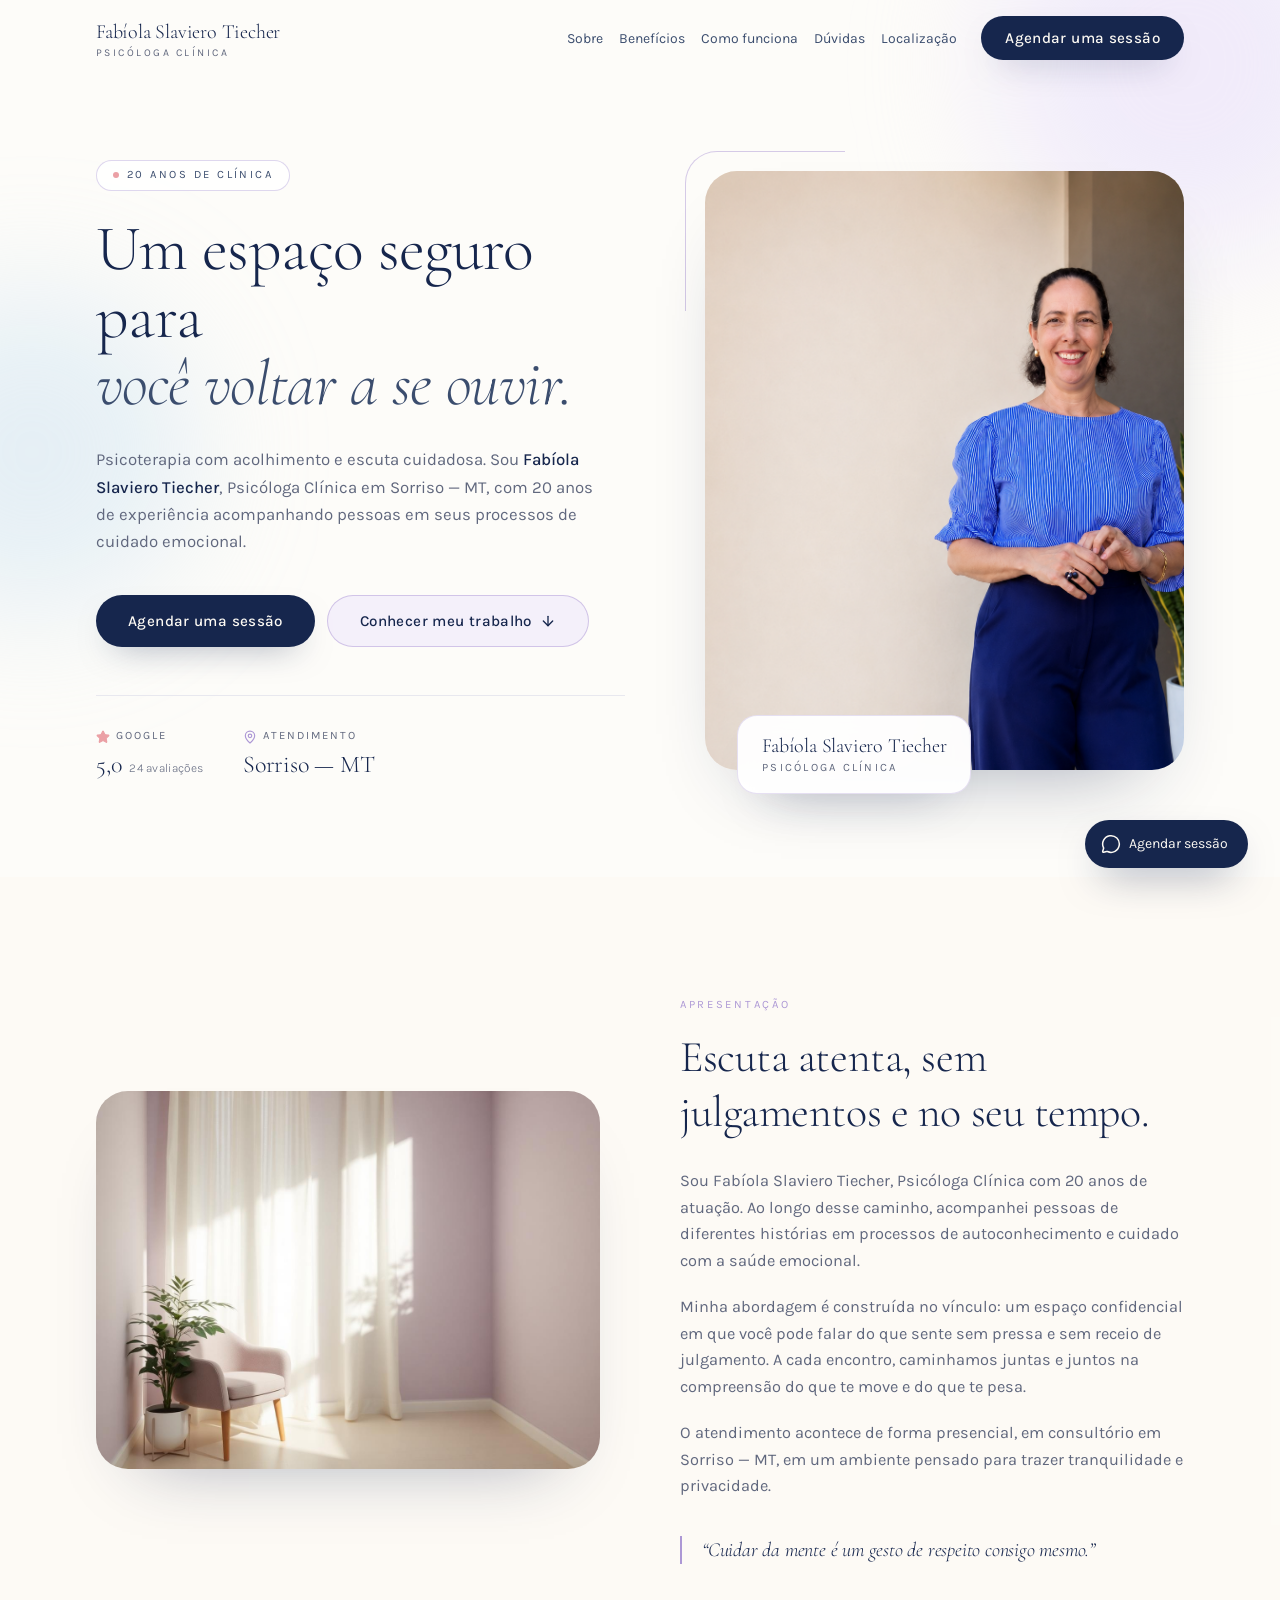
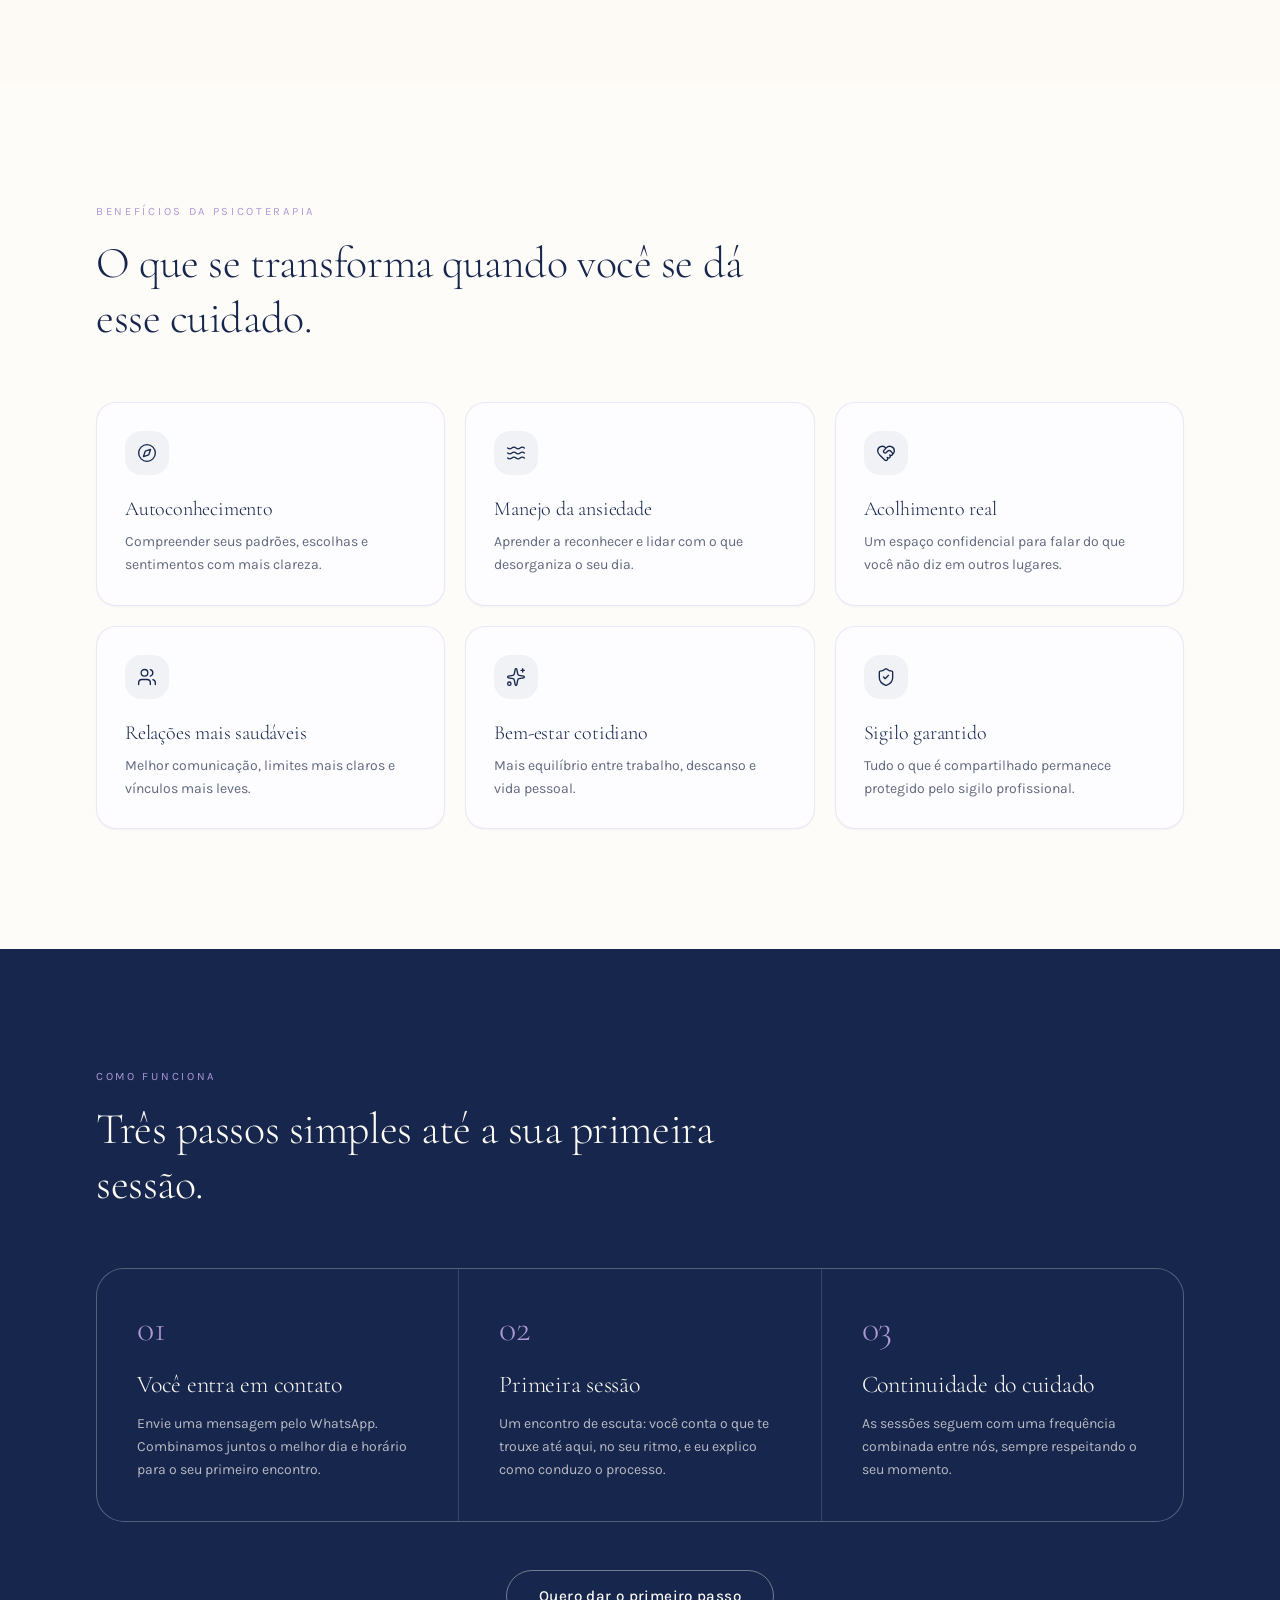
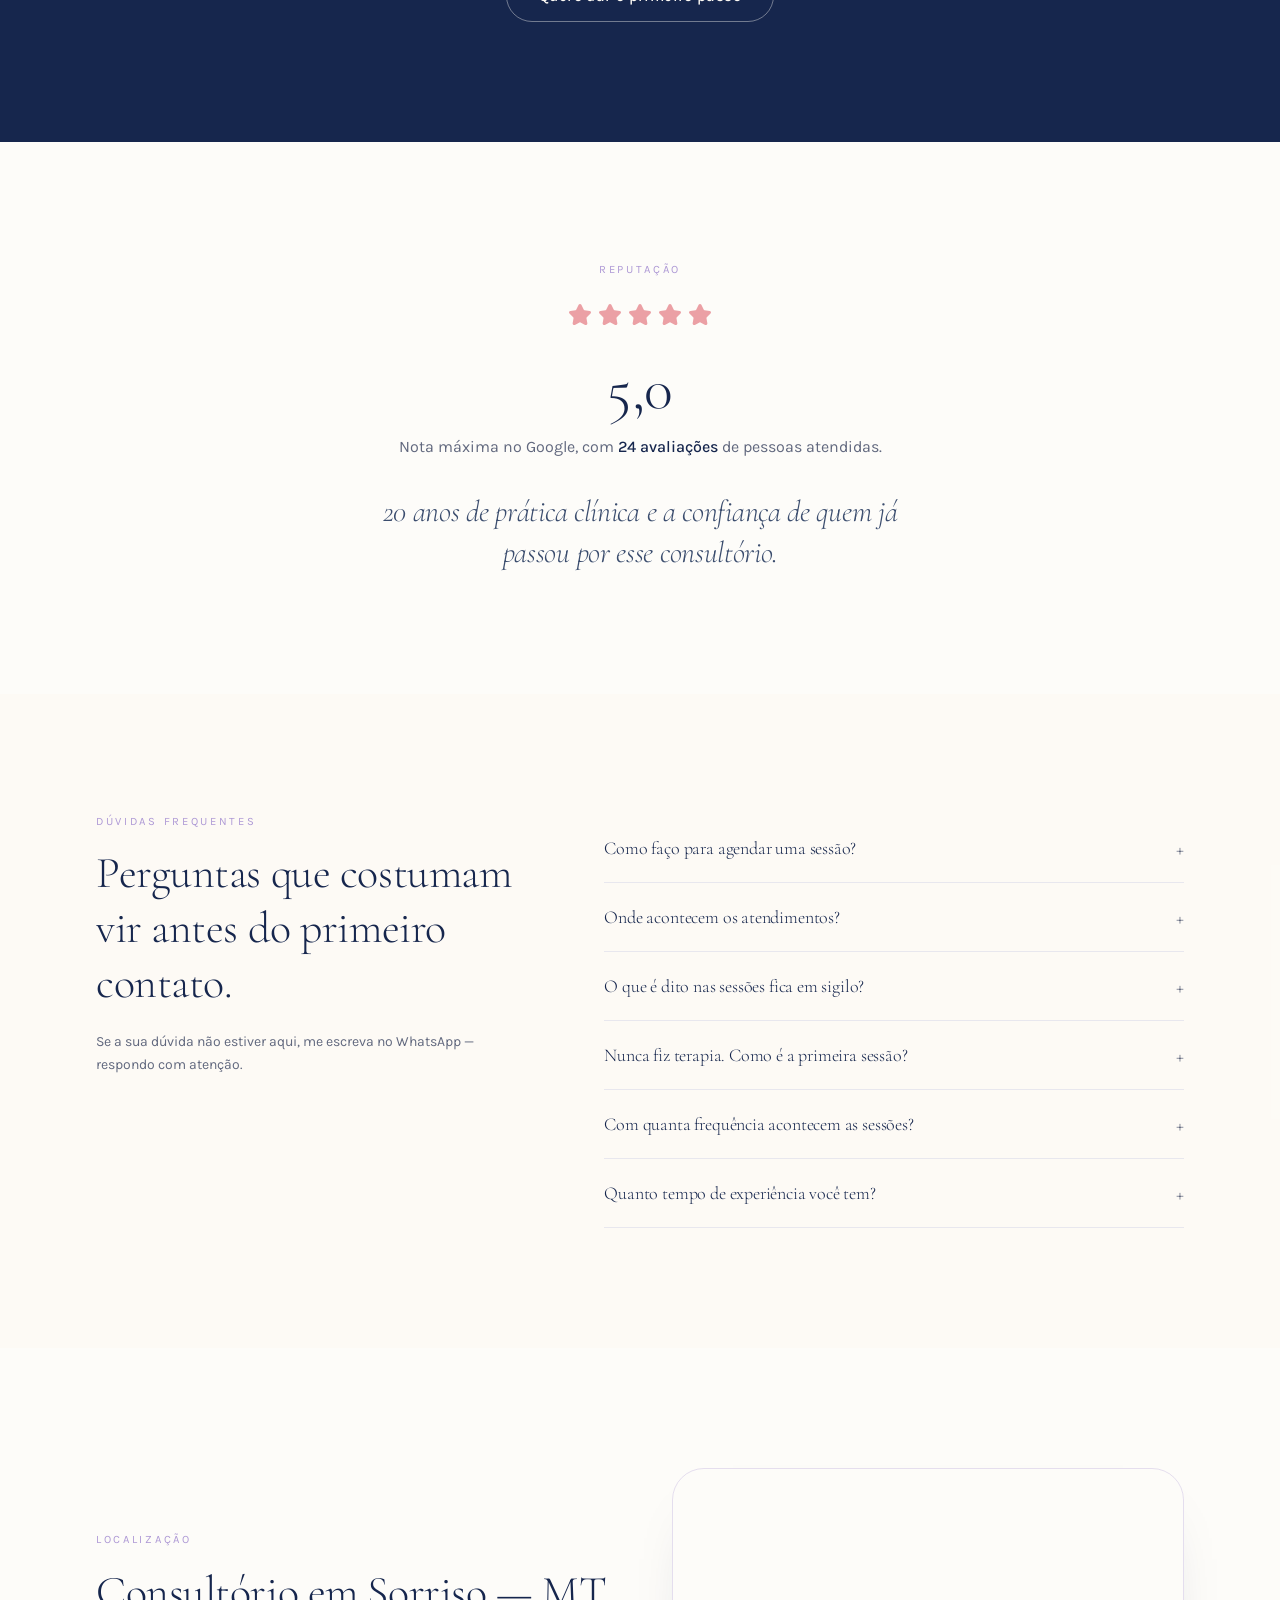
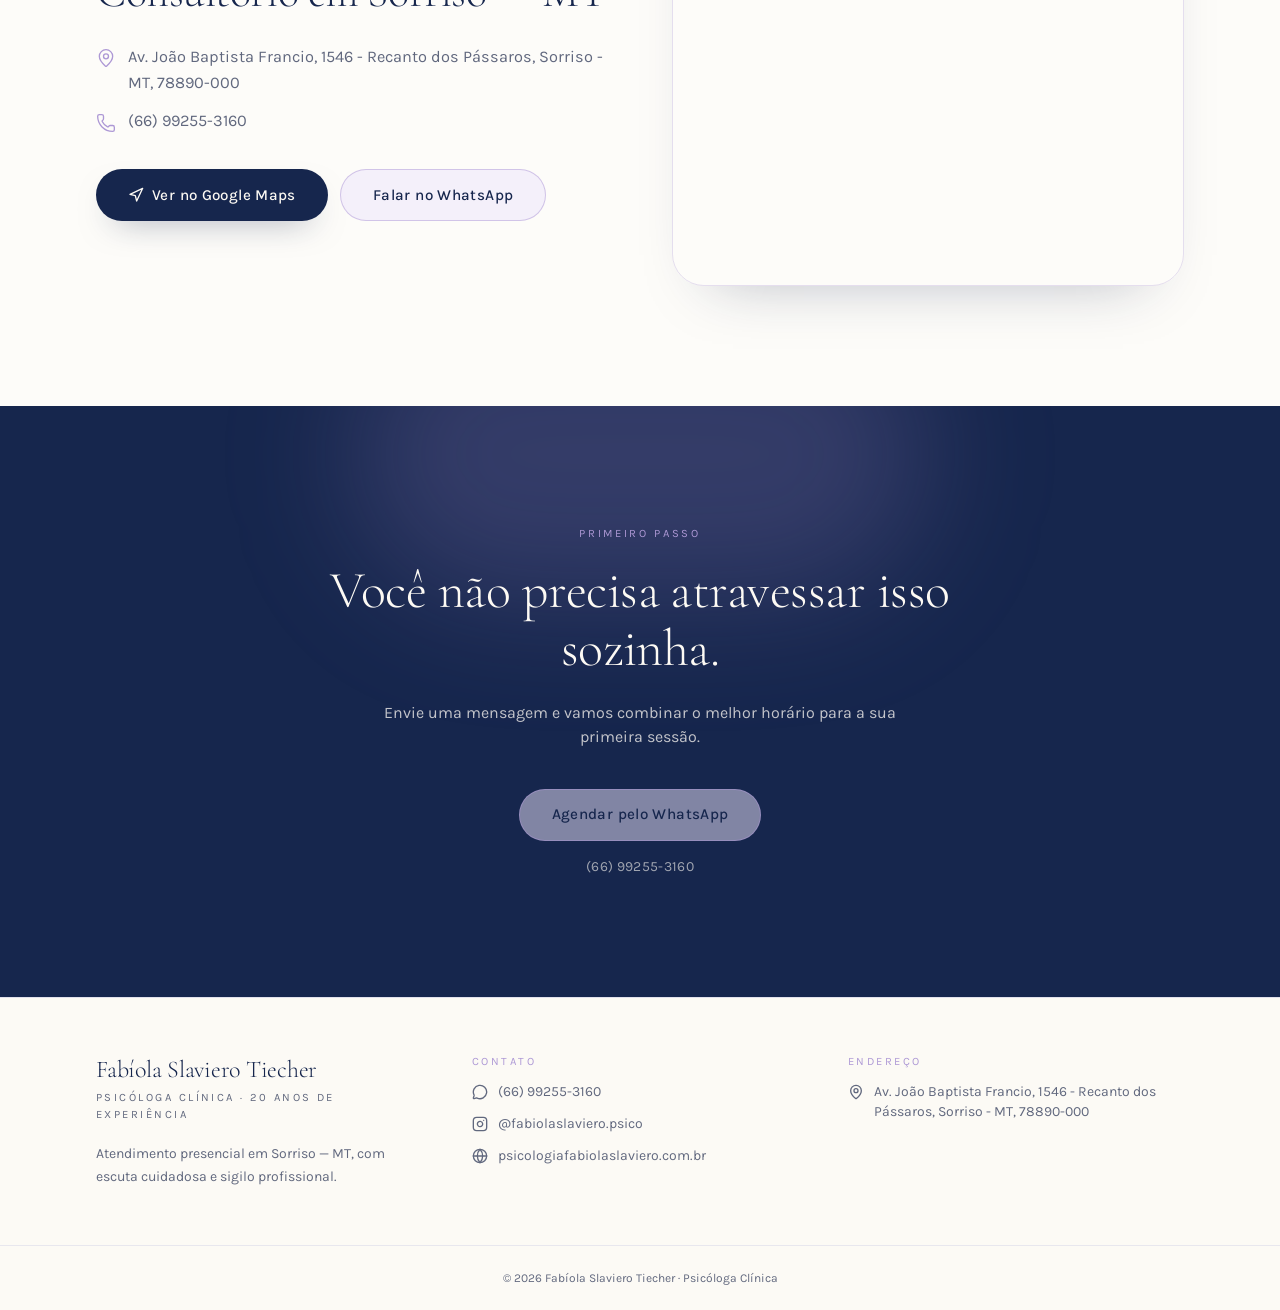
==== commit 2b588e46: "Add files via upload" ====
--- a/index.html
+++ b/index.html
@@ -1,4 +1,4 @@
-<!DOCTYPE html><html lang="en"><head><meta charset="utf-8"><meta name="viewport" content="width=device-width, initial-scale=1"><link rel="preload" as="image" href="/__l5e/assets-v1/8045364e-09e2-46d4-beba-4ddc1733a7c9/whaila-real.png"><link rel="stylesheet" href="css/styles-DKYOhPY_.css" data-precedence="default"><link rel="stylesheet" href="https://fonts.googleapis.com/css2?family=Fraunces:opsz,wght@9..144,300;9..144,400;9..144,500&family=Manrope:wght@300;400;500;600&display=swap" data-precedence="default"><title>Whaila Ribeiro | Psicóloga em Sorriso - MT</title><meta name="author" content="Whaila Ribeiro"><meta property="og:site_name" content="Whaila Ribeiro"><meta name="description" content="Psicóloga Whaila Ribeiro, terapeuta de casal e relacionamentos em Sorriso - MT. Atendimento psicológico com acolhimento e escuta."><meta property="og:title" content="Whaila Ribeiro | Psicóloga em Sorriso - MT"><meta property="og:description" content="Psicóloga Whaila Ribeiro, terapeuta de casal e relacionamentos em Sorriso - MT. Atendimento psicológico com acolhimento e escuta."><meta property="og:type" content="website"><meta property="og:url" content="/"><meta name="twitter:card" content="summary_large_image"><link rel="preconnect" href="https://fonts.googleapis.com"><link rel="preconnect" href="https://fonts.gstatic.com" crossorigin="anonymous"><link rel="icon" href="images/favicon.ico" type="image/x-icon"><link rel="canonical" href="/"><script type="application/ld+json">{"@context":"https://schema.org","@type":"Psychologist","name":"Whaila Ribeiro","description":"Psicóloga Whaila Ribeiro, terapeuta de casal e relacionamentos em Sorriso - MT. Atendimento psicológico com acolhimento e escuta.","telephone":"+5566996398596","address":{"@type":"PostalAddress","streetAddress":"Av. Natalino João Brescansin, 774 - Sala 2","addressLocality":"Sorriso","addressRegion":"MT","addressCountry":"BR"},"sameAs":["https://instagram.com/whailaribeiro"],"aggregateRating":{"@type":"AggregateRating","ratingValue":"5.0","reviewCount":"8"}}</script>
+<!DOCTYPE html><html lang="en"><head><meta charset="utf-8"><meta name="viewport" content="width=device-width, initial-scale=1"><link rel="preload" as="image" href="images/fabiola.png"><link rel="stylesheet" href="https://fonts.googleapis.com/css2?family=Cormorant+Garamond:ital,wght@0,300;0,400;0,500;1,300;1,400&family=Karla:wght@300;400;500;600&display=swap" data-precedence="default"><link rel="stylesheet" href="css/styles-w4XPsQAk.css" data-precedence="default"><title>Fabíola Slaviero Tiecher | Psicóloga Clínica em Sorriso MT</title><meta name="description" content="Psicoterapia com acolhimento e 20 anos de experiência em Sorriso - MT. Nota 5,0 no Google. Agende sua sessão pelo WhatsApp."><meta property="og:title" content="Fabíola Slaviero Tiecher | Psicóloga Clínica em Sorriso MT"><meta property="og:description" content="Psicoterapia com acolhimento e 20 anos de experiência em Sorriso - MT. Nota 5,0 no Google. Agende sua sessão pelo WhatsApp."><meta property="og:type" content="website"><meta name="twitter:card" content="summary_large_image"><link rel="preconnect" href="https://fonts.googleapis.com"><link rel="preconnect" href="https://fonts.gstatic.com" crossorigin="anonymous"><link rel="icon" href="images/favicon.ico" type="image/x-icon"><link rel="canonical" href="https://psicologiafabiolaslaviero.com.br/">
 <style>
 	@font-face {
 		font-family: 'CameraPlainVariable';
@@ -8,7 +8,6 @@
 		font-display: swap;
 	}
 
-	</style>
-<script defer="" src="js/~flock.js" data-proxy-url="/~api/analytics"></script><meta name="twitter:title" content="Whaila Ribeiro | Psicóloga em Sorriso - MT"><meta name="twitter:description" content="Psicóloga Whaila Ribeiro, terapeuta de casal e relacionamentos em Sorriso - MT. Atendimento psicológico com acolhimento e escuta."><meta property="og:image" content="images/id-preview-55cf0147--b21ed9a5-cfa7-42d0-bd35-5553680d25e9.lovable.app-1786504838591.png"><meta name="twitter:image" content="https://pub-bb2e103a32db4e198524a2e9ed8f35b4.r2.dev/555fb98f55a11a2b867689ade48d9e75/id-preview-55cf0147--b21ed9a5-cfa7-42d0-bd35-5553680d25e9.lovable.app-1786504838591.png"></head><body><!--$--><div class="min-h-screen bg-background"><header class="fixed inset-x-0 top-0 z-50 transition-all duration-500 border-b border-transparent py-5"><nav class="mx-auto flex max-w-[1240px] items-center justify-between px-6 lg:px-10"><a href="#topo" class="leading-none"><span class="block font-serif text-lg tracking-tight">Whaila Ribeiro</span><span class="eyebrow mt-1 block text-[0.6rem]">Psicóloga</span></a><ul class="hidden items-center gap-9 lg:flex"><li><a href="#especialidades" class="relative text-sm text-muted-foreground transition-colors duration-300 hover:text-foreground after:absolute after:-bottom-1.5 after:left-0 after:h-px after:w-full after:origin-right after:scale-x-0 after:bg-nude after:transition-transform after:duration-500 hover:after:origin-left hover:after:scale-x-100">Especialidades</a></li><li><a href="#sobre" class="relative text-sm text-muted-foreground transition-colors duration-300 hover:text-foreground after:absolute after:-bottom-1.5 after:left-0 after:h-px after:w-full after:origin-right after:scale-x-0 after:bg-nude after:transition-transform after:duration-500 hover:after:origin-left hover:after:scale-x-100">Sobre</a></li><li><a href="#processo" class="relative text-sm text-muted-foreground transition-colors duration-300 hover:text-foreground after:absolute after:-bottom-1.5 after:left-0 after:h-px after:w-full after:origin-right after:scale-x-0 after:bg-nude after:transition-transform after:duration-500 hover:after:origin-left hover:after:scale-x-100">Como funciona</a></li><li><a href="#depoimentos" class="relative text-sm text-muted-foreground transition-colors duration-300 hover:text-foreground after:absolute after:-bottom-1.5 after:left-0 after:h-px after:w-full after:origin-right after:scale-x-0 after:bg-nude after:transition-transform after:duration-500 hover:after:origin-left hover:after:scale-x-100">Depoimentos</a></li><li><a href="#localizacao" class="relative text-sm text-muted-foreground transition-colors duration-300 hover:text-foreground after:absolute after:-bottom-1.5 after:left-0 after:h-px after:w-full after:origin-right after:scale-x-0 after:bg-nude after:transition-transform after:duration-500 hover:after:origin-left hover:after:scale-x-100">Localização</a></li></ul><div class="flex items-center gap-3"><a href="https://wa.me/5566996398596?text=Ol%C3%A1%2C%20Whaila!%20Gostaria%20de%20agendar%20uma%20conversa." target="_blank" rel="noopener" class="hidden rounded-full bg-ink px-5 py-2.5 text-sm text-primary-foreground transition-transform duration-500 hover:-translate-y-0.5 sm:inline-flex">Agendar conversa</a><button type="button" aria-label="Abrir menu" aria-expanded="false" class="grid size-10 place-items-center rounded-full border border-border lg:hidden"><svg xmlns="http://www.w3.org/2000/svg" width="18" height="18" viewBox="0 0 24 24" fill="none" stroke="currentColor" stroke-width="2" stroke-linecap="round" stroke-linejoin="round" class="lucide lucide-menu" aria-hidden="true"><path d="M4 5h16"></path><path d="M4 12h16"></path><path d="M4 19h16"></path></svg></button></div></nav></header><main><section id="topo" class="relative overflow-hidden pt-32 pb-16 lg:pt-44 lg:pb-24"><div aria-hidden="true" class="pointer-events-none absolute -top-40 -right-24 size-[520px] rounded-full blur-3xl opacity-60" style="background:var(--gradient-soft)"></div><div aria-hidden="true" class="pointer-events-none absolute top-1/3 -left-32 size-[380px] rounded-full bg-lavender/35 blur-3xl"></div><div class="relative mx-auto grid max-w-[1240px] items-center gap-14 px-6 lg:grid-cols-[1.05fr_0.95fr] lg:gap-20 lg:px-10"><div class="order-2 lg:order-1"><p class="eyebrow">Psicologia • Relacionamentos • Saúde mental</p><h1 class="text-balance-title mt-6 text-[2.15rem] leading-[1.12] sm:text-5xl lg:text-[3.5rem]">Relacionamentos mais saudáveis começam com uma relação mais consciente com<!-- --> <em class="not-italic text-muted-foreground">você.</em></h1><p class="mt-7 max-w-lg text-[1.02rem] leading-relaxed text-muted-foreground">Psicoterapia para quem deseja compreender seus sentimentos, fortalecer a autoestima e construir relações mais leves e saudáveis.</p><div class="mt-10 flex flex-col gap-3 sm:flex-row"><a href="https://wa.me/5566996398596?text=Ol%C3%A1%2C%20Whaila!%20Gostaria%20de%20agendar%20uma%20conversa." target="_blank" rel="noopener" class="inline-flex items-center justify-center gap-2 rounded-full px-7 py-3.5 text-sm font-medium transition-all duration-500 will-change-transform hover:-translate-y-0.5 bg-ink text-primary-foreground shadow-[var(--shadow-soft)] hover:shadow-[var(--shadow-lift)] w-full sm:w-auto">Quero agendar uma conversa</a><a href="#sobre" class="inline-flex w-full items-center justify-center rounded-full border border-border px-7 py-3.5 text-sm font-medium transition-all duration-500 hover:-translate-y-0.5 hover:border-nude hover:bg-secondary sm:w-auto">Conhecer meu trabalho</a></div><div class="mt-10 flex flex-wrap items-center gap-x-8 gap-y-3 text-sm text-muted-foreground"><span class="inline-flex items-center gap-2"><span aria-label="5 de 5 estrelas" class="text-gold text-[0.8rem]">★★★★★</span> 5,0 no Google</span><span class="hidden h-4 w-px bg-border sm:block"></span><span>9 anos de experiência</span></div></div><div class="relative order-1 lg:order-2"><div class="relative mx-auto max-w-[440px] lg:max-w-none"><div aria-hidden="true" class="absolute -inset-4 -z-10 rounded-[48%_52%_44%_56%/56%_44%_56%_44%] bg-sand/60"></div><img src="images/whaila-real.png" alt="Retrato da psicóloga Whaila Ribeiro em seu consultório" width="1024" height="1280" class="w-full rounded-[46%_54%_42%_58%/50%_44%_56%_50%] object-cover shadow-[var(--shadow-lift)] lg:rounded-[300px_300px_28px_28px]"><div class="absolute -bottom-6 left-2 rounded-2xl border border-border bg-card/90 px-5 py-3 shadow-[var(--shadow-soft)] backdrop-blur-md lg:-left-8"><p class="font-serif text-lg leading-none">9 anos</p><p class="eyebrow mt-1.5">de experiência clínica</p></div></div></div></div></section><section aria-label="Provas de confiança" class="border-y border-border bg-secondary/50"><div class="mx-auto grid max-w-[1240px] gap-8 px-6 py-10 sm:grid-cols-2 lg:grid-cols-4 lg:px-10"><div class="text-center lg:text-left"><span aria-label="5 de 5 estrelas" class="text-gold text-sm">★★★★★</span><p class="mt-1.5 text-sm text-muted-foreground">5,0 no Google</p><p class="text-xs text-muted-foreground/70">8 avaliações</p></div><div class="text-center lg:text-left"><p class="font-serif text-xl">9 anos</p><p class="mt-1.5 text-sm text-muted-foreground">de experiência</p></div><div class="text-center lg:text-left"><p class="font-serif text-xl">Atendimento</p><p class="mt-1.5 text-sm text-muted-foreground">em Sorriso - MT</p></div><div class="text-center lg:text-left"><p class="font-serif text-xl">Psicologia</p><p class="mt-1.5 text-sm text-muted-foreground">com acolhimento e propósito</p></div></div></section><section class="relative py-24 lg:py-36"><div class="mx-auto grid max-w-[1240px] gap-14 px-6 lg:grid-cols-[0.9fr_1.1fr] lg:gap-24 lg:px-10"><div><p class="eyebrow">Talvez você se reconheça</p><h2 class="text-balance-title mt-5 text-[1.9rem] leading-[1.18] sm:text-4xl">Talvez você esteja tentando entender tudo sozinho(a).</h2></div><ul class="space-y-0"><li class="border-b border-border py-5 first:border-t"><div class="flex items-start gap-5"><span class="mt-1 font-serif text-sm text-nude">01</span><p class="text-[1.05rem] leading-relaxed text-muted-foreground">Você sente que está sempre cedendo para manter a relação?</p></div></li><li class="border-b border-border py-5 first:border-t"><div class="flex items-start gap-5"><span class="mt-1 font-serif text-sm text-nude">02</span><p class="text-[1.05rem] leading-relaxed text-muted-foreground">Tem dificuldade para reconhecer seus próprios limites?</p></div></li><li class="border-b border-border py-5 first:border-t"><div class="flex items-start gap-5"><span class="mt-1 font-serif text-sm text-nude">03</span><p class="text-[1.05rem] leading-relaxed text-muted-foreground">Vive conflitos que parecem se repetir?</p></div></li><li class="border-b border-border py-5 first:border-t"><div class="flex items-start gap-5"><span class="mt-1 font-serif text-sm text-nude">04</span><p class="text-[1.05rem] leading-relaxed text-muted-foreground">Quer melhorar seu relacionamento, mas não sabe por onde começar?</p></div></li><li class="border-b border-border py-5 first:border-t"><div class="flex items-start gap-5"><span class="mt-1 font-serif text-sm text-nude">05</span><p class="text-[1.05rem] leading-relaxed text-muted-foreground">Está tentando recuperar sua autoestima?</p></div></li><li class="pt-9"><p class="font-serif text-xl leading-snug text-foreground sm:text-2xl">Você não precisa passar por esse processo sozinho(a).</p></li></ul></div></section><section id="especialidades" class="bg-secondary/40 py-24 lg:py-36"><div class="mx-auto max-w-[1240px] px-6 lg:px-10"><div class="max-w-2xl"><p class="eyebrow">Especialidades</p><h2 class="text-balance-title mt-5 text-[1.9rem] leading-[1.18] sm:text-4xl">Um espaço para olhar para você e para suas relações com mais clareza.</h2></div><div class="mt-14 grid gap-5 sm:grid-cols-2"><div><article class="surface-card group h-full p-8 lg:p-10"><div class="flex items-start justify-between"><span class="grid size-11 place-items-center rounded-full bg-lavender/40 text-ink transition-colors duration-500 group-hover:bg-nude/50"><svg xmlns="http://www.w3.org/2000/svg" width="19" height="19" viewBox="0 0 24 24" fill="none" stroke="currentColor" stroke-width="1.5" stroke-linecap="round" stroke-linejoin="round" class="lucide lucide-users" aria-hidden="true"><path d="M16 21v-2a4 4 0 0 0-4-4H6a4 4 0 0 0-4 4v2"></path><path d="M16 3.128a4 4 0 0 1 0 7.744"></path><path d="M22 21v-2a4 4 0 0 0-3-3.87"></path><circle cx="9" cy="7" r="4"></circle></svg></span><span class="font-serif text-sm text-muted-foreground/60">01</span></div><h3 class="mt-8 text-xl">Terapia de Casal</h3><p class="mt-3 text-[0.95rem] leading-relaxed text-muted-foreground">Um espaço seguro para compreender conflitos, melhorar a comunicação e reconstruir a conexão.</p></article></div><div><article class="surface-card group h-full p-8 lg:p-10"><div class="flex items-start justify-between"><span class="grid size-11 place-items-center rounded-full bg-lavender/40 text-ink transition-colors duration-500 group-hover:bg-nude/50"><svg xmlns="http://www.w3.org/2000/svg" width="19" height="19" viewBox="0 0 24 24" fill="none" stroke="currentColor" stroke-width="1.5" stroke-linecap="round" stroke-linejoin="round" class="lucide lucide-heart-handshake" aria-hidden="true"><path d="M19.414 14.414C21 12.828 22 11.5 22 9.5a5.5 5.5 0 0 0-9.591-3.676.6.6 0 0 1-.818.001A5.5 5.5 0 0 0 2 9.5c0 2.3 1.5 4 3 5.5l5.535 5.362a2 2 0 0 0 2.879.052 2.12 2.12 0 0 0-.004-3 2.124 2.124 0 1 0 3-3 2.124 2.124 0 0 0 3.004 0 2 2 0 0 0 0-2.828l-1.881-1.882a2.41 2.41 0 0 0-3.409 0l-1.71 1.71a2 2 0 0 1-2.828 0 2 2 0 0 1 0-2.828l2.823-2.762"></path></svg></span><span class="font-serif text-sm text-muted-foreground/60">02</span></div><h3 class="mt-8 text-xl">Relacionamentos</h3><p class="mt-3 text-[0.95rem] leading-relaxed text-muted-foreground">Compreenda padrões emocionais e desenvolva relações mais saudáveis.</p></article></div><div><article class="surface-card group h-full p-8 lg:p-10"><div class="flex items-start justify-between"><span class="grid size-11 place-items-center rounded-full bg-lavender/40 text-ink transition-colors duration-500 group-hover:bg-nude/50"><svg xmlns="http://www.w3.org/2000/svg" width="19" height="19" viewBox="0 0 24 24" fill="none" stroke="currentColor" stroke-width="1.5" stroke-linecap="round" stroke-linejoin="round" class="lucide lucide-sparkles" aria-hidden="true"><path d="M11.017 2.814a1 1 0 0 1 1.966 0l1.051 5.558a2 2 0 0 0 1.594 1.594l5.558 1.051a1 1 0 0 1 0 1.966l-5.558 1.051a2 2 0 0 0-1.594 1.594l-1.051 5.558a1 1 0 0 1-1.966 0l-1.051-5.558a2 2 0 0 0-1.594-1.594l-5.558-1.051a1 1 0 0 1 0-1.966l5.558-1.051a2 2 0 0 0 1.594-1.594z"></path><path d="M20 2v4"></path><path d="M22 4h-4"></path><circle cx="4" cy="20" r="2"></circle></svg></span><span class="font-serif text-sm text-muted-foreground/60">03</span></div><h3 class="mt-8 text-xl">Autoestima</h3><p class="mt-3 text-[0.95rem] leading-relaxed text-muted-foreground">Fortaleça sua relação consigo mesma e recupere sua autonomia emocional.</p></article></div><div><article class="surface-card group h-full p-8 lg:p-10"><div class="flex items-start justify-between"><span class="grid size-11 place-items-center rounded-full bg-lavender/40 text-ink transition-colors duration-500 group-hover:bg-nude/50"><svg xmlns="http://www.w3.org/2000/svg" width="19" height="19" viewBox="0 0 24 24" fill="none" stroke="currentColor" stroke-width="1.5" stroke-linecap="round" stroke-linejoin="round" class="lucide lucide-shield-check" aria-hidden="true"><path d="M20 13c0 5-3.5 7.5-7.66 8.95a1 1 0 0 1-.67-.01C7.5 20.5 4 18 4 13V6a1 1 0 0 1 1-1c2 0 4.5-1.2 6.24-2.72a1.17 1.17 0 0 1 1.52 0C14.51 3.81 17 5 19 5a1 1 0 0 1 1 1z"></path><path d="m9 12 2 2 4-4"></path></svg></span><span class="font-serif text-sm text-muted-foreground/60">04</span></div><h3 class="mt-8 text-xl">Relacionamentos Abusivos</h3><p class="mt-3 text-[0.95rem] leading-relaxed text-muted-foreground">Reconheça padrões, compreenda seus limites e encontre caminhos possíveis para se fortalecer.</p></article></div></div></div></section><section id="sobre" class="py-24 lg:py-36"><div class="mx-auto grid max-w-[1240px] items-center gap-14 px-6 lg:grid-cols-[0.95fr_1fr] lg:gap-24 lg:px-10"><div class="relative"><div aria-hidden="true" class="absolute -top-6 -left-6 hidden size-40 rounded-full bg-lavender/40 blur-2xl lg:block"></div><img src="images/whaila-real.png" alt="Whaila Ribeiro sentada em seu consultório de psicologia em Sorriso - MT" width="1024" height="1200" loading="lazy" class="relative w-full rounded-3xl object-cover shadow-[var(--shadow-lift)]"></div><div><div><p class="eyebrow">Sobre</p><h2 class="mt-5 text-[1.9rem] leading-[1.15] sm:text-4xl">Olá, eu sou Whaila.</h2></div><div><p class="mt-7 max-w-xl text-[1.02rem] leading-relaxed text-muted-foreground">Sou psicóloga e há 9 anos acompanho pessoas em processos de transformação, autoconhecimento e construção de relações mais saudáveis.</p></div><div><p class="mt-5 max-w-xl text-[1.02rem] leading-relaxed text-muted-foreground">Meu trabalho parte do acolhimento, da escuta e da compreensão de que cada história é única.</p></div><div><div class="mt-10"><a href="https://wa.me/5566996398596?text=Ol%C3%A1%2C%20Whaila!%20Gostaria%20de%20agendar%20uma%20conversa." target="_blank" rel="noopener" class="inline-flex items-center justify-center gap-2 rounded-full px-7 py-3.5 text-sm font-medium transition-all duration-500 will-change-transform hover:-translate-y-0.5 bg-ink text-primary-foreground shadow-[var(--shadow-soft)] hover:shadow-[var(--shadow-lift)] ">Conhecer meu trabalho</a></div></div></div></div></section><section id="processo" class="bg-secondary/40 py-24 lg:py-36"><div class="mx-auto max-w-[1240px] px-6 lg:px-10"><div class="max-w-xl"><p class="eyebrow">Como funciona</p><h2 class="text-balance-title mt-5 text-[1.9rem] leading-[1.18] sm:text-4xl">Começar pode ser mais simples do que parece.</h2></div><ol class="relative mt-16 grid gap-12 lg:grid-cols-3 lg:gap-10"><span aria-hidden="true" class="absolute top-5 left-0 hidden h-px w-full bg-gradient-to-r from-transparent via-border to-transparent lg:block"></span><li class="relative"><span class="relative grid size-10 place-items-center rounded-full border border-border bg-background font-serif text-sm">01</span><h3 class="mt-6 max-w-[16rem] text-lg leading-snug">Entre em contato</h3></li><li class="relative"><span class="relative grid size-10 place-items-center rounded-full border border-border bg-background font-serif text-sm">02</span><h3 class="mt-6 max-w-[16rem] text-lg leading-snug">Conversamos sobre o que você está vivendo</h3></li><li class="relative"><span class="relative grid size-10 place-items-center rounded-full border border-border bg-background font-serif text-sm">03</span><h3 class="mt-6 max-w-[16rem] text-lg leading-snug">Encontramos o melhor caminho para o seu processo</h3></li></ol></div></section><section id="depoimentos" class="py-24 lg:py-36"><div class="mx-auto max-w-[1240px] px-6 lg:px-10"><div class="flex flex-wrap items-end justify-between gap-6"><div class="max-w-xl"><p class="eyebrow">Depoimentos</p><h2 class="mt-5 text-[1.9rem] leading-[1.18] sm:text-4xl">Avaliações reais de quem já foi atendido.</h2></div><div class="text-left sm:text-right"><p class="font-serif text-2xl">5,0 <span class="text-gold">★</span></p><p class="text-sm text-muted-foreground">no Google • 8 avaliações</p></div></div><div class="mt-14 grid gap-5 lg:grid-cols-3"><div><figure class="surface-card flex h-full flex-col justify-between p-8"><div><span aria-label="5 de 5 estrelas" class="text-gold text-xs">★★★★★</span><blockquote class="mt-5 font-serif text-[1.12rem] leading-relaxed">“<!-- -->Profissional de alto nível. Seriedade nos atendimentos, sempre guardando os princípios da profissão. Psicologia com resultados. Super indico.<!-- -->”</blockquote></div><figcaption class="mt-8 text-sm text-muted-foreground">Hálacy Amorin</figcaption></figure></div><div><figure class="surface-card flex h-full flex-col justify-between p-8"><div><span aria-label="5 de 5 estrelas" class="text-gold text-xs">★★★★★</span><blockquote class="mt-5 font-serif text-[1.12rem] leading-relaxed">“<!-- -->Ótima profissional!<!-- -->”</blockquote></div><figcaption class="mt-8 text-sm text-muted-foreground">Irma Oliveira</figcaption></figure></div><div><figure class="surface-card flex h-full flex-col justify-between p-8"><div><span aria-label="5 de 5 estrelas" class="text-gold text-xs">★★★★★</span><blockquote class="mt-5 font-serif text-[1.12rem] leading-relaxed">“<!-- -->Ótima profissional!<!-- -->”</blockquote></div><figcaption class="mt-8 text-sm text-muted-foreground">Weliton Fernando Casarine Gamarra</figcaption></figure></div></div></div></section><section id="localizacao" class="bg-secondary/40 py-24 lg:py-36"><div class="mx-auto grid max-w-[1240px] items-center gap-12 px-6 lg:grid-cols-2 lg:gap-20 lg:px-10"><div><p class="eyebrow">Localização</p><h2 class="mt-5 text-[1.9rem] leading-[1.18] sm:text-4xl">Atendimento em Sorriso - MT</h2><address class="mt-8 not-italic text-[1.02rem] leading-relaxed text-muted-foreground">Av. Natalino João Brescansin, 774<br>Sala 2 — Centro<br>Sorriso — MT</address><a href="https://www.google.com/maps/search/?api=1&query=Av.+Natalino+Jo%C3%A3o+Brescansin%2C+774+-+Centro%2C+Sorriso+-+MT" target="_blank" rel="noopener" class="mt-9 inline-flex items-center gap-2 rounded-full border border-border bg-background px-7 py-3.5 text-sm font-medium transition-all duration-500 hover:-translate-y-0.5 hover:border-nude"><svg xmlns="http://www.w3.org/2000/svg" width="16" height="16" viewBox="0 0 24 24" fill="none" stroke="currentColor" stroke-width="1.6" stroke-linecap="round" stroke-linejoin="round" class="lucide lucide-navigation" aria-hidden="true"><polygon points="3 11 22 2 13 21 11 13 3 11"></polygon></svg> Como chegar</a></div><div><a href="https://www.google.com/maps/search/?api=1&query=Av.+Natalino+Jo%C3%A3o+Brescansin%2C+774+-+Centro%2C+Sorriso+-+MT" target="_blank" rel="noopener" aria-label="Abrir endereço no Google Maps" class="surface-card relative block aspect-[4/3] overflow-hidden"><span aria-hidden="true" class="absolute inset-0" style="background:var(--gradient-soft)"></span><svg aria-hidden="true" viewBox="0 0 400 300" class="absolute inset-0 size-full text-nude/70" fill="none" stroke="currentColor" stroke-width="1"><path d="M0 90h400M0 190h400M90 0v300M250 0v300"></path><path d="M90 190 250 90" stroke-width="2" class="text-lavender"></path><circle cx="250" cy="90" r="46" stroke-dasharray="3 6"></circle></svg><span class="absolute top-1/2 left-1/2 flex -translate-x-1/2 -translate-y-1/2 flex-col items-center"><span class="grid size-12 place-items-center rounded-full bg-ink text-primary-foreground shadow-[var(--shadow-lift)]"><svg xmlns="http://www.w3.org/2000/svg" width="20" height="20" viewBox="0 0 24 24" fill="none" stroke="currentColor" stroke-width="1.6" stroke-linecap="round" stroke-linejoin="round" class="lucide lucide-map-pin" aria-hidden="true"><path d="M20 10c0 4.993-5.539 10.193-7.399 11.799a1 1 0 0 1-1.202 0C9.539 20.193 4 14.993 4 10a8 8 0 0 1 16 0"></path><circle cx="12" cy="10" r="3"></circle></svg></span><span class="mt-4 rounded-full bg-card/90 px-4 py-2 text-xs backdrop-blur-md">Centro • Sorriso - MT</span></span></a></div></div></section><section class="px-6 py-16 lg:px-10 lg:py-24"><div class="relative mx-auto max-w-[1240px] overflow-hidden rounded-[2rem] px-8 py-20 text-center lg:px-20 lg:py-28" style="background:var(--gradient-ink)"><span aria-hidden="true" class="pointer-events-none absolute -top-24 -right-16 size-[380px] rounded-full bg-lavender/20 blur-3xl"></span><div class="relative"><h2 class="text-balance-title mx-auto max-w-3xl text-[1.9rem] leading-[1.18] text-primary-foreground sm:text-[2.6rem]">Você não precisa continuar vivendo os mesmos padrões.</h2><p class="mx-auto mt-7 max-w-xl leading-relaxed text-primary-foreground/70">Dar o primeiro passo pode ser o começo de uma nova relação com você e com quem está ao seu redor.</p><a href="https://wa.me/5566996398596?text=Ol%C3%A1%2C%20Whaila!%20Gostaria%20de%20agendar%20uma%20conversa." target="_blank" rel="noopener" class="mt-11 inline-flex w-full items-center justify-center gap-2.5 rounded-full bg-background px-9 py-4.5 text-sm font-medium text-foreground transition-transform duration-500 hover:-translate-y-1 sm:w-auto"><svg xmlns="http://www.w3.org/2000/svg" width="18" height="18" viewBox="0 0 24 24" fill="none" stroke="currentColor" stroke-width="1.6" stroke-linecap="round" stroke-linejoin="round" class="lucide lucide-message-circle" aria-hidden="true"><path d="M2.992 16.342a2 2 0 0 1 .094 1.167l-1.065 3.29a1 1 0 0 0 1.236 1.168l3.413-.998a2 2 0 0 1 1.099.092 10 10 0 1 0-4.777-4.719"></path></svg> Agendar atendimento pelo WhatsApp</a></div></div></section></main><footer class="border-t border-border py-16"><div class="mx-auto grid max-w-[1240px] gap-10 px-6 sm:grid-cols-2 lg:px-10"><div><p class="font-serif text-2xl">Whaila Ribeiro</p><p class="mt-2 text-sm text-muted-foreground">Psicóloga • Terapeuta de Casal e Relacionamentos</p><p class="mt-1 text-sm text-muted-foreground">Sorriso - MT</p></div><div class="sm:text-right"><a href="https://instagram.com/whailaribeiro" target="_blank" rel="noopener" class="inline-flex items-center gap-2 text-sm text-muted-foreground transition-colors hover:text-foreground sm:justify-end"><svg xmlns="http://www.w3.org/2000/svg" width="16" height="16" viewBox="0 0 24 24" fill="none" stroke="currentColor" stroke-width="1.6" stroke-linecap="round" stroke-linejoin="round" class="lucide lucide-instagram" aria-hidden="true"><rect width="20" height="20" x="2" y="2" rx="5" ry="5"></rect><path d="M16 11.37A4 4 0 1 1 12.63 8 4 4 0 0 1 16 11.37z"></path><line x1="17.5" x2="17.51" y1="6.5" y2="6.5"></line></svg> @whailaribeiro</a><br><a href="https://wa.me/5566996398596?text=Ol%C3%A1%2C%20Whaila!%20Gostaria%20de%20agendar%20uma%20conversa." target="_blank" rel="noopener" class="mt-3 inline-flex items-center gap-2 text-sm text-muted-foreground transition-colors hover:text-foreground"><svg xmlns="http://www.w3.org/2000/svg" width="16" height="16" viewBox="0 0 24 24" fill="none" stroke="currentColor" stroke-width="1.6" stroke-linecap="round" stroke-linejoin="round" class="lucide lucide-phone" aria-hidden="true"><path d="M13.832 16.568a1 1 0 0 0 1.213-.303l.355-.465A2 2 0 0 1 17 15h3a2 2 0 0 1 2 2v3a2 2 0 0 1-2 2A18 18 0 0 1 2 4a2 2 0 0 1 2-2h3a2 2 0 0 1 2 2v3a2 2 0 0 1-.8 1.6l-.468.351a1 1 0 0 0-.292 1.233 14 14 0 0 0 6.392 6.384"></path></svg> (66) 99639-8596</a></div></div><div class="mx-auto mt-12 max-w-[1240px] border-t border-border px-6 pt-6 lg:px-10"><p class="text-xs leading-relaxed text-muted-foreground/70">Este site possui caráter informativo e não substitui atendimento psicológico.</p></div></footer><a href="https://wa.me/5566996398596?text=Ol%C3%A1%2C%20Whaila!%20Gostaria%20de%20agendar%20uma%20conversa." target="_blank" rel="noopener" class="fixed right-4 bottom-4 z-50 inline-flex items-center gap-2 rounded-full bg-ink px-5 py-3.5 text-sm text-primary-foreground shadow-[var(--shadow-lift)] max-sm:left-4 max-sm:justify-center"><svg xmlns="http://www.w3.org/2000/svg" width="18" height="18" viewBox="0 0 24 24" fill="none" stroke="currentColor" stroke-width="1.6" stroke-linecap="round" stroke-linejoin="round" class="lucide lucide-message-circle" aria-hidden="true"><path d="M2.992 16.342a2 2 0 0 1 .094 1.167l-1.065 3.29a1 1 0 0 0 1.236 1.168l3.413-.998a2 2 0 0 1 1.099.092 10 10 0 1 0-4.777-4.719"></path></svg><span>Agendar pelo WhatsApp</span></a></div><!--/$-->
-
+</style>
+<meta name="twitter:title" content="Fabíola Slaviero Tiecher | Psicóloga Clínica em Sorriso MT"><meta name="twitter:description" content="Psicoterapia com acolhimento e 20 anos de experiência em Sorriso - MT. Nota 5,0 no Google. Agende sua sessão pelo WhatsApp."><meta property="og:image" content="images/fabiola.png"><meta name="twitter:image" content="images/fabiola.png"></head><body><!--$--><header class="fixed inset-x-0 top-0 z-50 transition-all duration-500 border-b border-transparent"><nav aria-label="Navegação principal" class="mx-auto grid max-w-6xl grid-cols-[minmax(0,1fr)_auto] items-center gap-4 px-5 py-4 md:px-8"><a href="#inicio" class="min-w-0 leading-tight"><span class="block truncate font-display text-lg text-navy md:text-xl">Fabíola Slaviero Tiecher</span><span class="block text-[0.65rem] uppercase tracking-[0.24em] text-muted-foreground">Psicóloga Clínica</span></a><div class="flex shrink-0 items-center gap-6"><ul class="flex flex-wrap items-center gap-4 gap-y-1 lg:gap-7"><li><a href="#sobre" class="relative text-sm text-navy-soft transition-colors after:absolute after:-bottom-1 after:left-0 after:h-px after:w-full after:origin-bottom-right after:scale-x-0 after:bg-lilac after:transition-transform after:duration-300 hover:text-navy hover:after:origin-bottom-left hover:after:scale-x-100">Sobre</a></li><li><a href="#beneficios" class="relative text-sm text-navy-soft transition-colors after:absolute after:-bottom-1 after:left-0 after:h-px after:w-full after:origin-bottom-right after:scale-x-0 after:bg-lilac after:transition-transform after:duration-300 hover:text-navy hover:after:origin-bottom-left hover:after:scale-x-100">Benefícios</a></li><li><a href="#como-funciona" class="relative text-sm text-navy-soft transition-colors after:absolute after:-bottom-1 after:left-0 after:h-px after:w-full after:origin-bottom-right after:scale-x-0 after:bg-lilac after:transition-transform after:duration-300 hover:text-navy hover:after:origin-bottom-left hover:after:scale-x-100">Como funciona</a></li><li><a href="#duvidas" class="relative text-sm text-navy-soft transition-colors after:absolute after:-bottom-1 after:left-0 after:h-px after:w-full after:origin-bottom-right after:scale-x-0 after:bg-lilac after:transition-transform after:duration-300 hover:text-navy hover:after:origin-bottom-left hover:after:scale-x-100">Dúvidas</a></li><li><a href="#localizacao" class="relative text-sm text-navy-soft transition-colors after:absolute after:-bottom-1 after:left-0 after:h-px after:w-full after:origin-bottom-right after:scale-x-0 after:bg-lilac after:transition-transform after:duration-300 hover:text-navy hover:after:origin-bottom-left hover:after:scale-x-100">Localização</a></li></ul><a href="https://wa.me/5566992553160?text=Ol%C3%A1%2C%20Fab%C3%ADola!%20Vim%20pelo%20site%20e%20gostaria%20de%20agendar%20uma%20sess%C3%A3o." target="_blank" rel="noopener noreferrer" class="items-center justify-center gap-2 whitespace-nowrap font-medium cursor-pointer focus-visible:outline-none focus-visible:ring-1 focus-visible:ring-ring disabled:pointer-events-none disabled:opacity-50 disabled:cursor-not-allowed [&_svg]:pointer-events-none [&_svg]:size-4 [&_svg]:shrink-0 bg-navy text-cream shadow-[0_14px_34px_-18px_oklch(0.28_0.075_265/55%)] hover:shadow-[0_20px_44px_-18px_oklch(0.28_0.075_265/65%)] hover:-translate-y-0.5 active:translate-y-0 transition-all duration-300 rounded-full text-[0.95rem] tracking-wide hidden h-11 px-6 sm:inline-flex">Agendar uma sessão</a></div></nav></header><main><section id="inicio" class="relative overflow-hidden pt-32 pb-16 md:pt-40 md:pb-24"><div aria-hidden="true" class="pointer-events-none absolute -top-32 -right-24 h-96 w-96 rounded-full bg-lilac-soft/70 blur-3xl"></div><div aria-hidden="true" class="pointer-events-none absolute top-1/3 -left-32 h-80 w-80 rounded-full bg-skyblue/40 blur-3xl"></div><div class="relative mx-auto grid max-w-6xl items-center gap-14 px-5 md:px-8 lg:grid-cols-[1.05fr_0.95fr] lg:gap-20"><div><div class="reveal" data-visible="false" style="transition-delay:0ms"><p class="mb-6 inline-flex items-center gap-2 rounded-full border border-lilac/40 bg-card/70 px-4 py-1.5 text-[0.7rem] uppercase tracking-[0.22em] text-navy-soft"><span class="h-1.5 w-1.5 rounded-full bg-rose"></span>20 anos<!-- --> de clínica</p></div><div class="reveal" data-visible="false" style="transition-delay:80ms"><h1 class="font-display text-[2.6rem] leading-[1.06] text-navy sm:text-5xl md:text-[4rem]">Um espaço seguro para<span class="block italic text-navy-soft">você voltar a se ouvir.</span></h1></div><div class="reveal" data-visible="false" style="transition-delay:160ms"><p class="mt-7 max-w-lg text-[1.05rem] leading-relaxed text-muted-foreground">Psicoterapia com acolhimento e escuta cuidadosa. Sou<!-- --> <strong class="font-medium text-navy">Fabíola Slaviero Tiecher</strong>, <!-- -->Psicóloga Clínica<!-- --> em Sorriso — MT, com <!-- -->20 anos<!-- --> de experiência acompanhando pessoas em seus processos de cuidado emocional.</p></div><div class="reveal" data-visible="false" style="transition-delay:240ms"><div class="mt-10 flex flex-col gap-3 sm:flex-row sm:items-center"><a href="https://wa.me/5566992553160?text=Ol%C3%A1%2C%20Fab%C3%ADola!%20Vim%20pelo%20site%20e%20gostaria%20de%20agendar%20uma%20sess%C3%A3o." target="_blank" rel="noopener noreferrer" class="inline-flex items-center justify-center gap-2 whitespace-nowrap font-medium cursor-pointer focus-visible:outline-none focus-visible:ring-1 focus-visible:ring-ring disabled:pointer-events-none disabled:opacity-50 disabled:cursor-not-allowed [&_svg]:pointer-events-none [&_svg]:size-4 [&_svg]:shrink-0 bg-navy text-cream shadow-[0_14px_34px_-18px_oklch(0.28_0.075_265/55%)] hover:shadow-[0_20px_44px_-18px_oklch(0.28_0.075_265/65%)] hover:-translate-y-0.5 active:translate-y-0 transition-all duration-300 h-13 rounded-full px-8 text-[0.95rem] tracking-wide w-full sm:w-auto">Agendar uma sessão</a><a href="#sobre" class="inline-flex items-center justify-center gap-2 whitespace-nowrap font-medium cursor-pointer focus-visible:outline-none focus-visible:ring-1 focus-visible:ring-ring disabled:pointer-events-none disabled:opacity-50 disabled:cursor-not-allowed [&_svg]:pointer-events-none [&_svg]:size-4 [&_svg]:shrink-0 border border-lilac/50 bg-lilac-soft/50 text-navy hover:bg-lilac-soft hover:-translate-y-0.5 transition-all duration-300 h-13 rounded-full px-8 text-[0.95rem] tracking-wide w-full sm:w-auto">Conhecer meu trabalho <svg xmlns="http://www.w3.org/2000/svg" width="24" height="24" viewBox="0 0 24 24" fill="none" stroke="currentColor" stroke-width="2" stroke-linecap="round" stroke-linejoin="round" class="lucide lucide-arrow-down size-4" aria-hidden="true"><path d="M12 5v14"></path><path d="m19 12-7 7-7-7"></path></svg></a></div></div><div class="reveal" data-visible="false" style="transition-delay:320ms"><dl class="mt-12 flex flex-wrap items-center gap-x-10 gap-y-5 border-t border-border/70 pt-8"><div class="min-w-0"><dt class="flex items-center gap-1.5 text-[0.7rem] uppercase tracking-[0.18em] text-muted-foreground"><svg xmlns="http://www.w3.org/2000/svg" width="24" height="24" viewBox="0 0 24 24" fill="none" stroke="currentColor" stroke-width="2" stroke-linecap="round" stroke-linejoin="round" class="lucide lucide-star size-3.5 fill-rose text-rose" aria-hidden="true"><path d="M11.525 2.295a.53.53 0 0 1 .95 0l2.31 4.679a2.123 2.123 0 0 0 1.595 1.16l5.166.756a.53.53 0 0 1 .294.904l-3.736 3.638a2.123 2.123 0 0 0-.611 1.878l.882 5.14a.53.53 0 0 1-.771.56l-4.618-2.428a2.122 2.122 0 0 0-1.973 0L6.396 21.01a.53.53 0 0 1-.77-.56l.881-5.139a2.122 2.122 0 0 0-.611-1.879L2.16 9.795a.53.53 0 0 1 .294-.906l5.165-.755a2.122 2.122 0 0 0 1.597-1.16z"></path></svg> Google</dt><dd class="mt-1 font-display text-2xl text-navy">5,0<span class="ml-2 font-sans text-xs tracking-wide text-muted-foreground">24<!-- --> avaliações</span></dd></div><div class="min-w-0"><dt class="flex items-center gap-1.5 text-[0.7rem] uppercase tracking-[0.18em] text-muted-foreground"><svg xmlns="http://www.w3.org/2000/svg" width="24" height="24" viewBox="0 0 24 24" fill="none" stroke="currentColor" stroke-width="2" stroke-linecap="round" stroke-linejoin="round" class="lucide lucide-map-pin size-3.5 text-lilac" aria-hidden="true"><path d="M20 10c0 4.993-5.539 10.193-7.399 11.799a1 1 0 0 1-1.202 0C9.539 20.193 4 14.993 4 10a8 8 0 0 1 16 0"></path><circle cx="12" cy="10" r="3"></circle></svg> Atendimento</dt><dd class="mt-1 font-display text-2xl text-navy">Sorriso — MT</dd></div></dl></div></div><div class="reveal relative" data-visible="false" style="transition-delay:140ms"><div aria-hidden="true" class="absolute -top-5 -left-5 h-40 w-40 rounded-tl-[2rem] border-t border-l border-lilac/50"></div><img src="images/fabiola.png" width="1004" height="1596" alt="Fabíola Slaviero Tiecher, Psicóloga Clínica, em seu consultório" class="relative aspect-4/5 w-full rounded-[2rem] bg-cream object-cover object-[68%_top] shadow-[0_40px_80px_-48px_oklch(0.28_0.075_265/45%)]"><div class="absolute -bottom-6 left-4 rounded-2xl border border-lilac/30 bg-card/95 px-6 py-4 shadow-[0_24px_50px_-30px_oklch(0.28_0.075_265/40%)] backdrop-blur-sm sm:left-8"><p class="font-display text-xl text-navy">Fabíola Slaviero Tiecher</p><p class="text-[0.7rem] uppercase tracking-[0.2em] text-muted-foreground">Psicóloga Clínica</p></div></div></div></section><section id="sobre" class="section-pad bg-cream/60"><div class="mx-auto grid max-w-6xl items-center gap-14 px-5 md:px-8 lg:grid-cols-2 lg:gap-20"><div class="reveal order-2 lg:order-1" data-visible="false" style="transition-delay:0ms"><img src="images/consultorio-fW-PYNXP.jpg" width="1200" height="900" loading="lazy" alt="Ambiente tranquilo e acolhedor do consultório" class="aspect-4/3 w-full rounded-[2rem] object-cover shadow-[0_36px_70px_-46px_oklch(0.28_0.075_265/40%)]"></div><div class="order-1 lg:order-2"><div class="reveal" data-visible="false" style="transition-delay:0ms"><p class="text-[0.7rem] uppercase tracking-[0.24em] text-lilac">Apresentação</p><h2 class="mt-4 font-display text-3xl leading-tight text-navy sm:text-4xl md:text-[2.75rem]">Escuta atenta, sem julgamentos e no seu tempo.</h2></div><div class="reveal" data-visible="false" style="transition-delay:100ms"><div class="mt-7 space-y-5 text-[1.02rem] leading-relaxed text-muted-foreground"><p>Sou <!-- -->Fabíola Slaviero Tiecher<!-- -->, <!-- -->Psicóloga Clínica<!-- --> com <!-- -->20 anos<!-- --> de atuação. Ao longo desse caminho, acompanhei pessoas de diferentes histórias em processos de autoconhecimento e cuidado com a saúde emocional.</p><p>Minha abordagem é construída no vínculo: um espaço confidencial em que você pode falar do que sente sem pressa e sem receio de julgamento. A cada encontro, caminhamos juntas e juntos na compreensão do que te move e do que te pesa.</p><p>O atendimento acontece de forma presencial, em consultório em Sorriso — MT, em um ambiente pensado para trazer tranquilidade e privacidade.</p></div></div><div class="reveal" data-visible="false" style="transition-delay:180ms"><p class="mt-9 border-l-2 border-lilac pl-5 font-display text-xl italic text-navy">“Cuidar da mente é um gesto de respeito consigo mesmo.”</p></div></div></div></section><section id="beneficios" class="section-pad"><div class="mx-auto max-w-6xl px-5 md:px-8"><div class="reveal max-w-2xl" data-visible="false" style="transition-delay:0ms"><p class="text-[0.7rem] uppercase tracking-[0.24em] text-lilac">Benefícios da psicoterapia</p><h2 class="mt-4 font-display text-3xl leading-tight text-navy sm:text-4xl md:text-[2.75rem]">O que se transforma quando você se dá esse cuidado.</h2></div><ul class="mt-14 grid gap-5 sm:grid-cols-2 lg:grid-cols-3"><li class="reveal" data-visible="false" style="transition-delay:0ms"><div class="card-elegant h-full p-7"><span class="grid h-11 w-11 place-items-center rounded-xl bg-navy/5 text-navy"><svg xmlns="http://www.w3.org/2000/svg" width="24" height="24" viewBox="0 0 24 24" fill="none" stroke="currentColor" stroke-width="1.6" stroke-linecap="round" stroke-linejoin="round" class="lucide lucide-compass size-5" aria-hidden="true"><circle cx="12" cy="12" r="10"></circle><path d="m16.24 7.76-1.804 5.411a2 2 0 0 1-1.265 1.265L7.76 16.24l1.804-5.411a2 2 0 0 1 1.265-1.265z"></path></svg></span><h3 class="mt-5 font-display text-xl text-navy">Autoconhecimento</h3><p class="mt-2 text-sm leading-relaxed text-muted-foreground">Compreender seus padrões, escolhas e sentimentos com mais clareza.</p></div></li><li class="reveal" data-visible="false" style="transition-delay:70ms"><div class="card-elegant h-full p-7"><span class="grid h-11 w-11 place-items-center rounded-xl bg-navy/5 text-navy"><svg xmlns="http://www.w3.org/2000/svg" width="24" height="24" viewBox="0 0 24 24" fill="none" stroke="currentColor" stroke-width="1.6" stroke-linecap="round" stroke-linejoin="round" class="lucide lucide-waves size-5" aria-hidden="true"><path d="M2 6c.6.5 1.2 1 2.5 1C7 7 7 5 9.5 5c2.6 0 2.4 2 5 2 2.5 0 2.5-2 5-2 1.3 0 1.9.5 2.5 1"></path><path d="M2 12c.6.5 1.2 1 2.5 1 2.5 0 2.5-2 5-2 2.6 0 2.4 2 5 2 2.5 0 2.5-2 5-2 1.3 0 1.9.5 2.5 1"></path><path d="M2 18c.6.5 1.2 1 2.5 1 2.5 0 2.5-2 5-2 2.6 0 2.4 2 5 2 2.5 0 2.5-2 5-2 1.3 0 1.9.5 2.5 1"></path></svg></span><h3 class="mt-5 font-display text-xl text-navy">Manejo da ansiedade</h3><p class="mt-2 text-sm leading-relaxed text-muted-foreground">Aprender a reconhecer e lidar com o que desorganiza o seu dia.</p></div></li><li class="reveal" data-visible="false" style="transition-delay:140ms"><div class="card-elegant h-full p-7"><span class="grid h-11 w-11 place-items-center rounded-xl bg-navy/5 text-navy"><svg xmlns="http://www.w3.org/2000/svg" width="24" height="24" viewBox="0 0 24 24" fill="none" stroke="currentColor" stroke-width="1.6" stroke-linecap="round" stroke-linejoin="round" class="lucide lucide-heart-handshake size-5" aria-hidden="true"><path d="M19.414 14.414C21 12.828 22 11.5 22 9.5a5.5 5.5 0 0 0-9.591-3.676.6.6 0 0 1-.818.001A5.5 5.5 0 0 0 2 9.5c0 2.3 1.5 4 3 5.5l5.535 5.362a2 2 0 0 0 2.879.052 2.12 2.12 0 0 0-.004-3 2.124 2.124 0 1 0 3-3 2.124 2.124 0 0 0 3.004 0 2 2 0 0 0 0-2.828l-1.881-1.882a2.41 2.41 0 0 0-3.409 0l-1.71 1.71a2 2 0 0 1-2.828 0 2 2 0 0 1 0-2.828l2.823-2.762"></path></svg></span><h3 class="mt-5 font-display text-xl text-navy">Acolhimento real</h3><p class="mt-2 text-sm leading-relaxed text-muted-foreground">Um espaço confidencial para falar do que você não diz em outros lugares.</p></div></li><li class="reveal" data-visible="false" style="transition-delay:210ms"><div class="card-elegant h-full p-7"><span class="grid h-11 w-11 place-items-center rounded-xl bg-navy/5 text-navy"><svg xmlns="http://www.w3.org/2000/svg" width="24" height="24" viewBox="0 0 24 24" fill="none" stroke="currentColor" stroke-width="1.6" stroke-linecap="round" stroke-linejoin="round" class="lucide lucide-users size-5" aria-hidden="true"><path d="M16 21v-2a4 4 0 0 0-4-4H6a4 4 0 0 0-4 4v2"></path><path d="M16 3.128a4 4 0 0 1 0 7.744"></path><path d="M22 21v-2a4 4 0 0 0-3-3.87"></path><circle cx="9" cy="7" r="4"></circle></svg></span><h3 class="mt-5 font-display text-xl text-navy">Relações mais saudáveis</h3><p class="mt-2 text-sm leading-relaxed text-muted-foreground">Melhor comunicação, limites mais claros e vínculos mais leves.</p></div></li><li class="reveal" data-visible="false" style="transition-delay:280ms"><div class="card-elegant h-full p-7"><span class="grid h-11 w-11 place-items-center rounded-xl bg-navy/5 text-navy"><svg xmlns="http://www.w3.org/2000/svg" width="24" height="24" viewBox="0 0 24 24" fill="none" stroke="currentColor" stroke-width="1.6" stroke-linecap="round" stroke-linejoin="round" class="lucide lucide-sparkles size-5" aria-hidden="true"><path d="M11.017 2.814a1 1 0 0 1 1.966 0l1.051 5.558a2 2 0 0 0 1.594 1.594l5.558 1.051a1 1 0 0 1 0 1.966l-5.558 1.051a2 2 0 0 0-1.594 1.594l-1.051 5.558a1 1 0 0 1-1.966 0l-1.051-5.558a2 2 0 0 0-1.594-1.594l-5.558-1.051a1 1 0 0 1 0-1.966l5.558-1.051a2 2 0 0 0 1.594-1.594z"></path><path d="M20 2v4"></path><path d="M22 4h-4"></path><circle cx="4" cy="20" r="2"></circle></svg></span><h3 class="mt-5 font-display text-xl text-navy">Bem-estar cotidiano</h3><p class="mt-2 text-sm leading-relaxed text-muted-foreground">Mais equilíbrio entre trabalho, descanso e vida pessoal.</p></div></li><li class="reveal" data-visible="false" style="transition-delay:350ms"><div class="card-elegant h-full p-7"><span class="grid h-11 w-11 place-items-center rounded-xl bg-navy/5 text-navy"><svg xmlns="http://www.w3.org/2000/svg" width="24" height="24" viewBox="0 0 24 24" fill="none" stroke="currentColor" stroke-width="1.6" stroke-linecap="round" stroke-linejoin="round" class="lucide lucide-shield-check size-5" aria-hidden="true"><path d="M20 13c0 5-3.5 7.5-7.66 8.95a1 1 0 0 1-.67-.01C7.5 20.5 4 18 4 13V6a1 1 0 0 1 1-1c2 0 4.5-1.2 6.24-2.72a1.17 1.17 0 0 1 1.52 0C14.51 3.81 17 5 19 5a1 1 0 0 1 1 1z"></path><path d="m9 12 2 2 4-4"></path></svg></span><h3 class="mt-5 font-display text-xl text-navy">Sigilo garantido</h3><p class="mt-2 text-sm leading-relaxed text-muted-foreground">Tudo o que é compartilhado permanece protegido pelo sigilo profissional.</p></div></li></ul></div></section><section id="como-funciona" class="section-pad bg-navy text-cream"><div class="mx-auto max-w-6xl px-5 md:px-8"><div class="reveal max-w-2xl" data-visible="false" style="transition-delay:0ms"><p class="text-[0.7rem] uppercase tracking-[0.24em] text-lilac">Como funciona</p><h2 class="mt-4 font-display text-3xl leading-tight sm:text-4xl md:text-[2.75rem]">Três passos simples até a sua primeira sessão.</h2></div><ol class="mt-14 grid gap-px overflow-hidden rounded-[1.75rem] border border-cream/15 bg-cream/15 md:grid-cols-3"><li class="reveal bg-navy p-8 md:p-10" data-visible="false" style="transition-delay:0ms"><span class="font-display text-4xl text-lilac">01</span><h3 class="mt-5 font-display text-2xl">Você entra em contato</h3><p class="mt-3 text-sm leading-relaxed text-cream/70">Envie uma mensagem pelo WhatsApp. Combinamos juntos o melhor dia e horário para o seu primeiro encontro.</p></li><li class="reveal bg-navy p-8 md:p-10" data-visible="false" style="transition-delay:110ms"><span class="font-display text-4xl text-lilac">02</span><h3 class="mt-5 font-display text-2xl">Primeira sessão</h3><p class="mt-3 text-sm leading-relaxed text-cream/70">Um encontro de escuta: você conta o que te trouxe até aqui, no seu ritmo, e eu explico como conduzo o processo.</p></li><li class="reveal bg-navy p-8 md:p-10" data-visible="false" style="transition-delay:220ms"><span class="font-display text-4xl text-lilac">03</span><h3 class="mt-5 font-display text-2xl">Continuidade do cuidado</h3><p class="mt-3 text-sm leading-relaxed text-cream/70">As sessões seguem com uma frequência combinada entre nós, sempre respeitando o seu momento.</p></li></ol><div class="reveal mt-12 flex justify-center" data-visible="false" style="transition-delay:120ms"><a href="https://wa.me/5566992553160?text=Ol%C3%A1%2C%20Fab%C3%ADola!%20Vim%20pelo%20site%20e%20gostaria%20de%20agendar%20uma%20sess%C3%A3o." target="_blank" rel="noopener noreferrer" class="inline-flex items-center justify-center gap-2 whitespace-nowrap font-medium cursor-pointer focus-visible:outline-none focus-visible:ring-1 focus-visible:ring-ring disabled:pointer-events-none disabled:opacity-50 disabled:cursor-not-allowed [&_svg]:pointer-events-none [&_svg]:size-4 [&_svg]:shrink-0 border border-cream/40 text-cream hover:bg-cream/10 hover:-translate-y-0.5 transition-all duration-300 h-13 rounded-full px-8 text-[0.95rem] tracking-wide">Quero dar o primeiro passo</a></div></div></section><section class="section-pad"><div class="mx-auto max-w-4xl px-5 text-center md:px-8"><div class="reveal" data-visible="false" style="transition-delay:0ms"><p class="text-[0.7rem] uppercase tracking-[0.24em] text-lilac">Reputação</p><div class="mt-6 flex justify-center gap-1.5" aria-label="Nota 5,0 de 5 no Google"><svg xmlns="http://www.w3.org/2000/svg" width="24" height="24" viewBox="0 0 24 24" fill="none" stroke="currentColor" stroke-width="2" stroke-linecap="round" stroke-linejoin="round" class="lucide lucide-star size-6 fill-rose text-rose" aria-hidden="true"><path d="M11.525 2.295a.53.53 0 0 1 .95 0l2.31 4.679a2.123 2.123 0 0 0 1.595 1.16l5.166.756a.53.53 0 0 1 .294.904l-3.736 3.638a2.123 2.123 0 0 0-.611 1.878l.882 5.14a.53.53 0 0 1-.771.56l-4.618-2.428a2.122 2.122 0 0 0-1.973 0L6.396 21.01a.53.53 0 0 1-.77-.56l.881-5.139a2.122 2.122 0 0 0-.611-1.879L2.16 9.795a.53.53 0 0 1 .294-.906l5.165-.755a2.122 2.122 0 0 0 1.597-1.16z"></path></svg><svg xmlns="http://www.w3.org/2000/svg" width="24" height="24" viewBox="0 0 24 24" fill="none" stroke="currentColor" stroke-width="2" stroke-linecap="round" stroke-linejoin="round" class="lucide lucide-star size-6 fill-rose text-rose" aria-hidden="true"><path d="M11.525 2.295a.53.53 0 0 1 .95 0l2.31 4.679a2.123 2.123 0 0 0 1.595 1.16l5.166.756a.53.53 0 0 1 .294.904l-3.736 3.638a2.123 2.123 0 0 0-.611 1.878l.882 5.14a.53.53 0 0 1-.771.56l-4.618-2.428a2.122 2.122 0 0 0-1.973 0L6.396 21.01a.53.53 0 0 1-.77-.56l.881-5.139a2.122 2.122 0 0 0-.611-1.879L2.16 9.795a.53.53 0 0 1 .294-.906l5.165-.755a2.122 2.122 0 0 0 1.597-1.16z"></path></svg><svg xmlns="http://www.w3.org/2000/svg" width="24" height="24" viewBox="0 0 24 24" fill="none" stroke="currentColor" stroke-width="2" stroke-linecap="round" stroke-linejoin="round" class="lucide lucide-star size-6 fill-rose text-rose" aria-hidden="true"><path d="M11.525 2.295a.53.53 0 0 1 .95 0l2.31 4.679a2.123 2.123 0 0 0 1.595 1.16l5.166.756a.53.53 0 0 1 .294.904l-3.736 3.638a2.123 2.123 0 0 0-.611 1.878l.882 5.14a.53.53 0 0 1-.771.56l-4.618-2.428a2.122 2.122 0 0 0-1.973 0L6.396 21.01a.53.53 0 0 1-.77-.56l.881-5.139a2.122 2.122 0 0 0-.611-1.879L2.16 9.795a.53.53 0 0 1 .294-.906l5.165-.755a2.122 2.122 0 0 0 1.597-1.16z"></path></svg><svg xmlns="http://www.w3.org/2000/svg" width="24" height="24" viewBox="0 0 24 24" fill="none" stroke="currentColor" stroke-width="2" stroke-linecap="round" stroke-linejoin="round" class="lucide lucide-star size-6 fill-rose text-rose" aria-hidden="true"><path d="M11.525 2.295a.53.53 0 0 1 .95 0l2.31 4.679a2.123 2.123 0 0 0 1.595 1.16l5.166.756a.53.53 0 0 1 .294.904l-3.736 3.638a2.123 2.123 0 0 0-.611 1.878l.882 5.14a.53.53 0 0 1-.771.56l-4.618-2.428a2.122 2.122 0 0 0-1.973 0L6.396 21.01a.53.53 0 0 1-.77-.56l.881-5.139a2.122 2.122 0 0 0-.611-1.879L2.16 9.795a.53.53 0 0 1 .294-.906l5.165-.755a2.122 2.122 0 0 0 1.597-1.16z"></path></svg><svg xmlns="http://www.w3.org/2000/svg" width="24" height="24" viewBox="0 0 24 24" fill="none" stroke="currentColor" stroke-width="2" stroke-linecap="round" stroke-linejoin="round" class="lucide lucide-star size-6 fill-rose text-rose" aria-hidden="true"><path d="M11.525 2.295a.53.53 0 0 1 .95 0l2.31 4.679a2.123 2.123 0 0 0 1.595 1.16l5.166.756a.53.53 0 0 1 .294.904l-3.736 3.638a2.123 2.123 0 0 0-.611 1.878l.882 5.14a.53.53 0 0 1-.771.56l-4.618-2.428a2.122 2.122 0 0 0-1.973 0L6.396 21.01a.53.53 0 0 1-.77-.56l.881-5.139a2.122 2.122 0 0 0-.611-1.879L2.16 9.795a.53.53 0 0 1 .294-.906l5.165-.755a2.122 2.122 0 0 0 1.597-1.16z"></path></svg></div><p class="mt-8 font-display text-5xl text-navy md:text-6xl">5,0</p><p class="mt-4 text-base text-muted-foreground">Nota máxima no Google, com<!-- --> <strong class="font-medium text-navy">24<!-- --> avaliações</strong> <!-- -->de pessoas atendidas.</p><p class="mx-auto mt-8 max-w-xl font-display text-2xl leading-snug text-navy-soft italic md:text-3xl">20 anos<!-- --> de prática clínica e a confiança de quem já passou por esse consultório.</p></div></div></section><section id="duvidas" class="section-pad bg-cream/60"><div class="mx-auto grid max-w-6xl gap-12 px-5 md:px-8 lg:grid-cols-[0.85fr_1.15fr] lg:gap-20"><div class="reveal" data-visible="false" style="transition-delay:0ms"><p class="text-[0.7rem] uppercase tracking-[0.24em] text-lilac">Dúvidas frequentes</p><h2 class="mt-4 font-display text-3xl leading-tight text-navy sm:text-4xl md:text-[2.75rem]">Perguntas que costumam vir antes do primeiro contato.</h2><p class="mt-5 text-sm leading-relaxed text-muted-foreground">Se a sua dúvida não estiver aqui, me escreva no WhatsApp — respondo com atenção.</p></div><div class="reveal" data-visible="true" style="transition-delay:100ms"><div class="w-full"><details class="faq-item border-b border-border/70"><summary class="faq-question py-5 font-display text-lg text-navy cursor-pointer">Como faço para agendar uma sessão?</summary><p class="pb-5 text-sm leading-relaxed text-muted-foreground">O agendamento é feito diretamente pelo WhatsApp (66) 99255-3160. Basta enviar uma mensagem e combinamos o dia e horário disponíveis.</p></details><details class="faq-item border-b border-border/70"><summary class="faq-question py-5 font-display text-lg text-navy cursor-pointer">Onde acontecem os atendimentos?</summary><p class="pb-5 text-sm leading-relaxed text-muted-foreground">Os atendimentos são presenciais, no consultório: Av. João Baptista Francio, 1546 - Recanto dos Pássaros, Sorriso - MT, 78890-000.</p></details><details class="faq-item border-b border-border/70"><summary class="faq-question py-5 font-display text-lg text-navy cursor-pointer">O que é dito nas sessões fica em sigilo?</summary><p class="pb-5 text-sm leading-relaxed text-muted-foreground">Sim. Tudo o que é compartilhado em sessão é protegido pelo sigilo profissional, conforme o Código de Ética Profissional do Psicólogo.</p></details><details class="faq-item border-b border-border/70"><summary class="faq-question py-5 font-display text-lg text-navy cursor-pointer">Nunca fiz terapia. Como é a primeira sessão?</summary><p class="pb-5 text-sm leading-relaxed text-muted-foreground">A primeira sessão é um encontro de escuta: você fala sobre o que te trouxe até aqui, no seu tempo, e conversamos sobre como o processo pode seguir. Não é preciso preparar nada antes.</p></details><details class="faq-item border-b border-border/70"><summary class="faq-question py-5 font-display text-lg text-navy cursor-pointer">Com quanta frequência acontecem as sessões?</summary><p class="pb-5 text-sm leading-relaxed text-muted-foreground">A frequência é definida em conjunto, a partir do seu momento e das suas necessidades, e conversada desde os primeiros encontros.</p></details><details class="faq-item border-b border-border/70"><summary class="faq-question py-5 font-display text-lg text-navy cursor-pointer">Quanto tempo de experiência você tem?</summary><p class="pb-5 text-sm leading-relaxed text-muted-foreground">São 20 anos de atuação como psicóloga clínica.</p></details></div></div></div></section><section id="localizacao" class="section-pad"><div class="mx-auto max-w-6xl px-5 md:px-8"><div class="grid items-center gap-10 lg:grid-cols-2 lg:gap-16"><div class="reveal" data-visible="false" style="transition-delay:0ms"><p class="text-[0.7rem] uppercase tracking-[0.24em] text-lilac">Localização</p><h2 class="mt-4 font-display text-3xl leading-tight text-navy sm:text-4xl md:text-[2.75rem]">Consultório em Sorriso — MT</h2><p class="mt-6 flex items-start gap-3 text-[1.02rem] leading-relaxed text-muted-foreground"><svg xmlns="http://www.w3.org/2000/svg" width="24" height="24" viewBox="0 0 24 24" fill="none" stroke="currentColor" stroke-width="1.6" stroke-linecap="round" stroke-linejoin="round" class="lucide lucide-map-pin mt-1 size-5 shrink-0 text-lilac" aria-hidden="true"><path d="M20 10c0 4.993-5.539 10.193-7.399 11.799a1 1 0 0 1-1.202 0C9.539 20.193 4 14.993 4 10a8 8 0 0 1 16 0"></path><circle cx="12" cy="10" r="3"></circle></svg><span>Av. João Baptista Francio, 1546 - Recanto dos Pássaros, Sorriso - MT, 78890-000</span></p><p class="mt-3 flex items-start gap-3 text-[1.02rem] text-muted-foreground"><svg xmlns="http://www.w3.org/2000/svg" width="24" height="24" viewBox="0 0 24 24" fill="none" stroke="currentColor" stroke-width="1.6" stroke-linecap="round" stroke-linejoin="round" class="lucide lucide-phone mt-1 size-5 shrink-0 text-lilac" aria-hidden="true"><path d="M13.832 16.568a1 1 0 0 0 1.213-.303l.355-.465A2 2 0 0 1 17 15h3a2 2 0 0 1 2 2v3a2 2 0 0 1-2 2A18 18 0 0 1 2 4a2 2 0 0 1 2-2h3a2 2 0 0 1 2 2v3a2 2 0 0 1-.8 1.6l-.468.351a1 1 0 0 0-.292 1.233 14 14 0 0 0 6.392 6.384"></path></svg><a href="https://wa.me/5566992553160?text=Ol%C3%A1%2C%20Fab%C3%ADola!%20Vim%20pelo%20site%20e%20gostaria%20de%20agendar%20uma%20sess%C3%A3o." target="_blank" rel="noopener noreferrer" class="transition-colors hover:text-navy">(66) 99255-3160</a></p><div class="mt-9 flex flex-col gap-3 sm:flex-row"><a href="https://www.google.com/maps/search/?api=1&query=Av.%20Jo%C3%A3o%20Baptista%20Francio%2C%201546%20-%20Recanto%20dos%20P%C3%A1ssaros%2C%20Sorriso%20-%20MT%2C%2078890-000" target="_blank" rel="noopener noreferrer" class="inline-flex items-center justify-center gap-2 whitespace-nowrap font-medium cursor-pointer focus-visible:outline-none focus-visible:ring-1 focus-visible:ring-ring disabled:pointer-events-none disabled:opacity-50 disabled:cursor-not-allowed [&_svg]:pointer-events-none [&_svg]:size-4 [&_svg]:shrink-0 bg-navy text-cream shadow-[0_14px_34px_-18px_oklch(0.28_0.075_265/55%)] hover:shadow-[0_20px_44px_-18px_oklch(0.28_0.075_265/65%)] hover:-translate-y-0.5 active:translate-y-0 transition-all duration-300 h-13 rounded-full px-8 text-[0.95rem] tracking-wide w-full sm:w-auto"><svg xmlns="http://www.w3.org/2000/svg" width="24" height="24" viewBox="0 0 24 24" fill="none" stroke="currentColor" stroke-width="2" stroke-linecap="round" stroke-linejoin="round" class="lucide lucide-navigation size-4" aria-hidden="true"><polygon points="3 11 22 2 13 21 11 13 3 11"></polygon></svg> Ver no Google Maps</a><a href="https://wa.me/5566992553160?text=Ol%C3%A1%2C%20Fab%C3%ADola!%20Vim%20pelo%20site%20e%20gostaria%20de%20agendar%20uma%20sess%C3%A3o." target="_blank" rel="noopener noreferrer" class="inline-flex items-center justify-center gap-2 whitespace-nowrap font-medium cursor-pointer focus-visible:outline-none focus-visible:ring-1 focus-visible:ring-ring disabled:pointer-events-none disabled:opacity-50 disabled:cursor-not-allowed [&_svg]:pointer-events-none [&_svg]:size-4 [&_svg]:shrink-0 border border-lilac/50 bg-lilac-soft/50 text-navy hover:bg-lilac-soft hover:-translate-y-0.5 transition-all duration-300 h-13 rounded-full px-8 text-[0.95rem] tracking-wide w-full sm:w-auto">Falar no WhatsApp</a></div></div><div class="reveal" data-visible="false" style="transition-delay:120ms"><div class="overflow-hidden rounded-[2rem] border border-lilac/30 shadow-[0_30px_60px_-40px_oklch(0.28_0.075_265/35%)]"><iframe title="Mapa do consultório" src="https://www.google.com/maps?q=Av.%20Jo%C3%A3o%20Baptista%20Francio%2C%201546%20-%20Recanto%20dos%20P%C3%A1ssaros%2C%20Sorriso%20-%20MT%2C%2078890-000&output=embed" loading="lazy" referrerpolicy="no-referrer-when-downgrade" class="h-80 w-full md:h-[26rem]"></iframe></div></div></div></div></section><section class="relative overflow-hidden bg-navy text-cream section-pad"><div aria-hidden="true" class="pointer-events-none absolute -top-24 left-1/2 h-72 w-[36rem] -translate-x-1/2 rounded-full bg-lilac/20 blur-3xl"></div><div class="relative mx-auto max-w-3xl px-5 text-center md:px-8"><div class="reveal" data-visible="false" style="transition-delay:0ms"><p class="text-[0.7rem] uppercase tracking-[0.24em] text-lilac">Primeiro passo</p><h2 class="mt-5 font-display text-[2.2rem] leading-[1.1] sm:text-4xl md:text-[3.25rem]">Você não precisa atravessar isso sozinha.</h2><p class="mx-auto mt-6 max-w-xl text-cream/75">Envie uma mensagem e vamos combinar o melhor horário para a sua primeira sessão.</p><div class="mt-10 flex flex-col items-center gap-4"><a href="https://wa.me/5566992553160?text=Ol%C3%A1%2C%20Fab%C3%ADola!%20Vim%20pelo%20site%20e%20gostaria%20de%20agendar%20uma%20sess%C3%A3o." target="_blank" rel="noopener noreferrer" class="inline-flex items-center justify-center gap-2 whitespace-nowrap font-medium cursor-pointer focus-visible:outline-none focus-visible:ring-1 focus-visible:ring-ring disabled:pointer-events-none disabled:opacity-50 disabled:cursor-not-allowed [&_svg]:pointer-events-none [&_svg]:size-4 [&_svg]:shrink-0 border border-lilac/50 bg-lilac-soft/50 text-navy hover:bg-lilac-soft hover:-translate-y-0.5 transition-all duration-300 h-13 rounded-full px-8 text-[0.95rem] tracking-wide w-full sm:w-auto">Agendar pelo WhatsApp</a><span class="text-sm tracking-wide text-cream/60">(66) 99255-3160</span></div></div></div></section></main><footer class="border-t border-border bg-cream/70"><div class="mx-auto grid max-w-6xl gap-10 px-5 py-14 md:grid-cols-3 md:px-8"><div><p class="font-display text-2xl text-navy">Fabíola Slaviero Tiecher</p><p class="mt-1 text-[0.7rem] uppercase tracking-[0.22em] text-muted-foreground">Psicóloga Clínica<!-- --> · <!-- -->20 anos<!-- --> de experiência</p><p class="mt-5 max-w-xs text-sm leading-relaxed text-muted-foreground">Atendimento presencial em Sorriso — MT, com escuta cuidadosa e sigilo profissional.</p></div><nav aria-label="Contato" class="space-y-3 text-sm"><p class="text-[0.7rem] uppercase tracking-[0.22em] text-lilac">Contato</p><a href="https://wa.me/5566992553160?text=Ol%C3%A1%2C%20Fab%C3%ADola!%20Vim%20pelo%20site%20e%20gostaria%20de%20agendar%20uma%20sess%C3%A3o." target="_blank" rel="noopener noreferrer" class="flex items-center gap-2.5 text-muted-foreground transition-colors hover:text-navy"><svg xmlns="http://www.w3.org/2000/svg" width="24" height="24" viewBox="0 0 24 24" fill="none" stroke="currentColor" stroke-width="2" stroke-linecap="round" stroke-linejoin="round" class="lucide lucide-message-circle size-4 shrink-0" aria-hidden="true"><path d="M2.992 16.342a2 2 0 0 1 .094 1.167l-1.065 3.29a1 1 0 0 0 1.236 1.168l3.413-.998a2 2 0 0 1 1.099.092 10 10 0 1 0-4.777-4.719"></path></svg> <!-- -->(66) 99255-3160</a><a href="https://www.instagram.com/fabiolaslaviero.psico/" target="_blank" rel="noopener noreferrer" class="flex items-center gap-2.5 text-muted-foreground transition-colors hover:text-navy"><svg xmlns="http://www.w3.org/2000/svg" width="24" height="24" viewBox="0 0 24 24" fill="none" stroke="currentColor" stroke-width="2" stroke-linecap="round" stroke-linejoin="round" class="lucide lucide-instagram size-4 shrink-0" aria-hidden="true"><rect width="20" height="20" x="2" y="2" rx="5" ry="5"></rect><path d="M16 11.37A4 4 0 1 1 12.63 8 4 4 0 0 1 16 11.37z"></path><line x1="17.5" x2="17.51" y1="6.5" y2="6.5"></line></svg> <!-- -->@fabiolaslaviero.psico</a><a href="https://psicologiafabiolaslaviero.com.br/" target="_blank" rel="noopener noreferrer" class="flex items-center gap-2.5 break-all text-muted-foreground transition-colors hover:text-navy"><svg xmlns="http://www.w3.org/2000/svg" width="24" height="24" viewBox="0 0 24 24" fill="none" stroke="currentColor" stroke-width="2" stroke-linecap="round" stroke-linejoin="round" class="lucide lucide-globe size-4 shrink-0" aria-hidden="true"><circle cx="12" cy="12" r="10"></circle><path d="M12 2a14.5 14.5 0 0 0 0 20 14.5 14.5 0 0 0 0-20"></path><path d="M2 12h20"></path></svg> psicologiafabiolaslaviero.com.br</a></nav><div class="space-y-3 text-sm"><p class="text-[0.7rem] uppercase tracking-[0.22em] text-lilac">Endereço</p><a href="https://www.google.com/maps/search/?api=1&query=Av.%20Jo%C3%A3o%20Baptista%20Francio%2C%201546%20-%20Recanto%20dos%20P%C3%A1ssaros%2C%20Sorriso%20-%20MT%2C%2078890-000" target="_blank" rel="noopener noreferrer" class="flex items-start gap-2.5 text-muted-foreground transition-colors hover:text-navy"><svg xmlns="http://www.w3.org/2000/svg" width="24" height="24" viewBox="0 0 24 24" fill="none" stroke="currentColor" stroke-width="2" stroke-linecap="round" stroke-linejoin="round" class="lucide lucide-map-pin mt-0.5 size-4 shrink-0" aria-hidden="true"><path d="M20 10c0 4.993-5.539 10.193-7.399 11.799a1 1 0 0 1-1.202 0C9.539 20.193 4 14.993 4 10a8 8 0 0 1 16 0"></path><circle cx="12" cy="10" r="3"></circle></svg> <span>Av. João Baptista Francio, 1546 - Recanto dos Pássaros, Sorriso - MT, 78890-000</span></a></div></div><div class="border-t border-border/70"><p class="mx-auto max-w-6xl px-5 py-6 text-center text-xs text-muted-foreground md:px-8">© <!-- -->2026<!-- --> <!-- -->Fabíola Slaviero Tiecher<!-- --> · <!-- -->Psicóloga Clínica</p></div></footer><a href="https://wa.me/5566992553160?text=Ol%C3%A1%2C%20Fab%C3%ADola!%20Vim%20pelo%20site%20e%20gostaria%20de%20agendar%20uma%20sess%C3%A3o." target="_blank" rel="noopener noreferrer" aria-label="Agendar pelo WhatsApp" class="group fixed right-5 bottom-5 z-50 flex items-center gap-2 rounded-full bg-navy py-3.5 pr-5 pl-4 text-cream shadow-[0_18px_40px_-16px_oklch(0.28_0.075_265/60%)] transition-all duration-300 hover:-translate-y-1 hover:bg-navy-soft focus-visible:ring-2 focus-visible:ring-lilac focus-visible:outline-none md:right-8 md:bottom-8"><svg xmlns="http://www.w3.org/2000/svg" width="24" height="24" viewBox="0 0 24 24" fill="none" stroke="currentColor" stroke-width="1.8" stroke-linecap="round" stroke-linejoin="round" class="lucide lucide-message-circle size-5 shrink-0" aria-hidden="true"><path d="M2.992 16.342a2 2 0 0 1 .094 1.167l-1.065 3.29a1 1 0 0 0 1.236 1.168l3.413-.998a2 2 0 0 1 1.099.092 10 10 0 1 0-4.777-4.719"></path></svg><span class="max-w-0 overflow-hidden text-sm whitespace-nowrap opacity-0 transition-all duration-300 group-hover:max-w-40 group-hover:opacity-100 md:max-w-40 md:opacity-100">Agendar sessão</span></a><script type="application/ld+json">{"@context":"https://schema.org","@type":"Psychologist","name":"Fabíola Slaviero Tiecher","jobTitle":"Psicóloga Clínica","telephone":"+5566992553160","url":"https://psicologiafabiolaslaviero.com.br/","sameAs":["https://www.instagram.com/fabiolaslaviero.psico/"],"address":{"@type":"PostalAddress","streetAddress":"Av. João Baptista Francio, 1546 - Recanto dos Pássaros","addressLocality":"Sorriso","addressRegion":"MT","postalCode":"78890-000","addressCountry":"BR"},"aggregateRating":{"@type":"AggregateRating","ratingValue":"5.0","reviewCount":"24"},"mainEntityOfPage":{"@type":"FAQPage","mainEntity":[{"@type":"Question","name":"Como faço para agendar uma sessão?","acceptedAnswer":{"@type":"Answer","text":"O agendamento é feito diretamente pelo WhatsApp (66) 99255-3160. Basta enviar uma mensagem e combinamos o dia e horário disponíveis."}},{"@type":"Question","name":"Onde acontecem os atendimentos?","acceptedAnswer":{"@type":"Answer","text":"Os atendimentos são presenciais, no consultório: Av. João Baptista Francio, 1546 - Recanto dos Pássaros, Sorriso - MT, 78890-000."}},{"@type":"Question","name":"O que é dito nas sessões fica em sigilo?","acceptedAnswer":{"@type":"Answer","text":"Sim. Tudo o que é compartilhado em sessão é protegido pelo sigilo profissional, conforme o Código de Ética Profissional do Psicólogo."}},{"@type":"Question","name":"Nunca fiz terapia. Como é a primeira sessão?","acceptedAnswer":{"@type":"Answer","text":"A primeira sessão é um encontro de escuta: você fala sobre o que te trouxe até aqui, no seu tempo, e conversamos sobre como o processo pode seguir. Não é preciso preparar nada antes."}},{"@type":"Question","name":"Com quanta frequência acontecem as sessões?","acceptedAnswer":{"@type":"Answer","text":"A frequência é definida em conjunto, a partir do seu momento e das suas necessidades, e conversada desde os primeiros encontros."}},{"@type":"Question","name":"Quanto tempo de experiência você tem?","acceptedAnswer":{"@type":"Answer","text":"São 20 anos de atuação como psicóloga clínica."}}]}}</script><!--/$-->
 </body></html>
